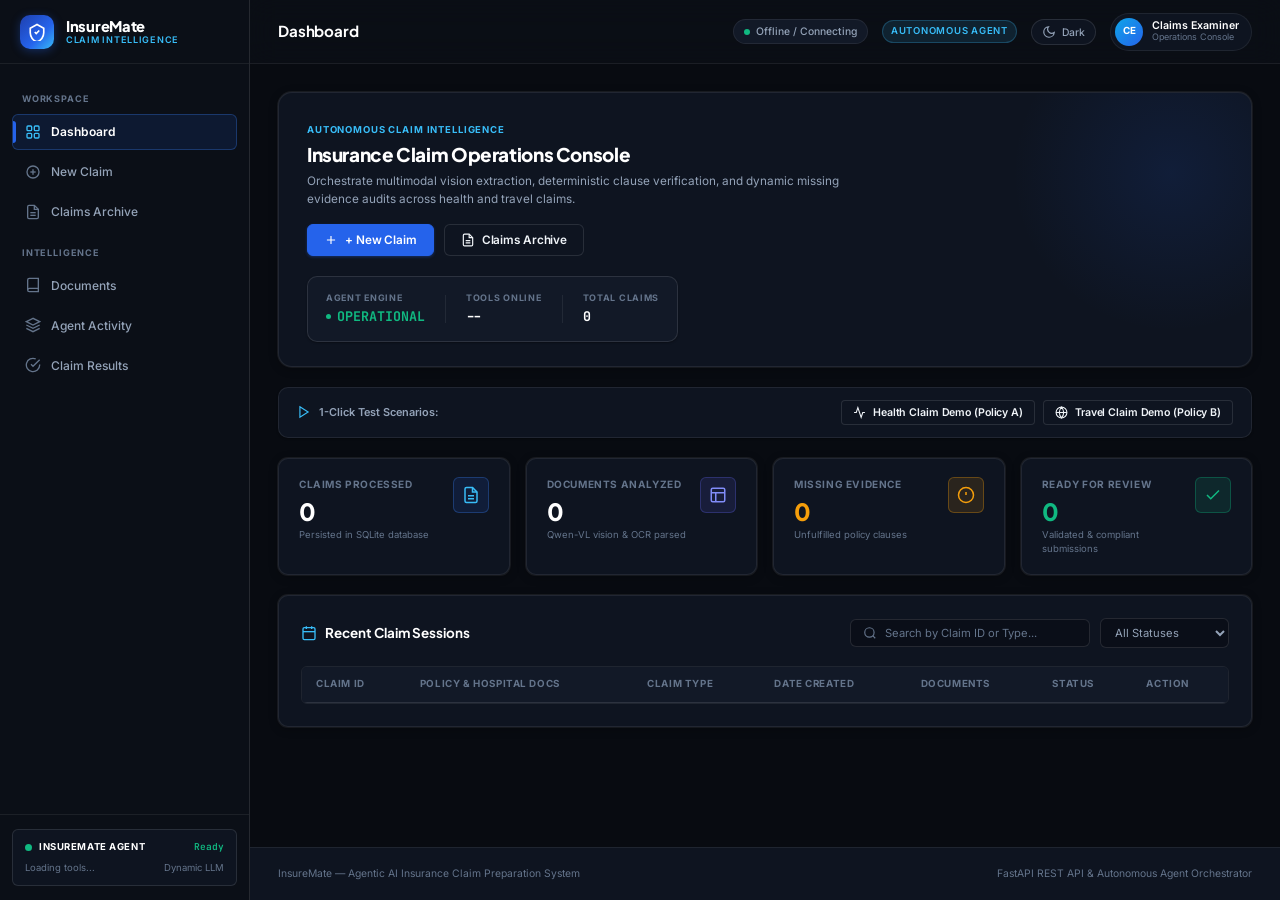
==== frontend/index.html @ 6a3c6ed0 "fix(claim): add script cache busters and update KPI badge styling when 0 missing documents" ====
<!DOCTYPE html>
<html lang="en" data-theme="dark">
<head>
  <meta charset="UTF-8">
  <meta name="viewport" content="width=device-width, initial-scale=1.0">
  <title>InsureMate — Autonomous Insurance Claim Intelligence Platform</title>
  
  <!-- Modern Typography: Plus Jakarta Sans, Inter, JetBrains Mono -->
  <link rel="preconnect" href="https://fonts.googleapis.com">
  <link rel="preconnect" href="https://fonts.gstatic.com" crossorigin>
  <link href="https://fonts.googleapis.com/css2?family=Inter:wght@400;500;600;700&family=Plus+Jakarta+Sans:wght@500;600;700;800&family=JetBrains+Mono:wght@400;500;600&display=swap" rel="stylesheet">

  <!-- Core Design System & Component Stylesheets -->
  <link rel="stylesheet" href="css/style.css">
  <link rel="stylesheet" href="css/dashboard.css">
  <link rel="stylesheet" href="css/upload.css">
  <link rel="stylesheet" href="css/agent.css">
  <link rel="stylesheet" href="css/responsive.css">
</head>
<body>
  <div class="app-layout">
    <!-- Fixed Sidebar Navigation -->
    <aside class="app-sidebar">
      <div class="sidebar-header">
        <div class="logo-badge">
          <!-- InsureMate Shield Icon -->
          <svg width="18" height="18" viewBox="0 0 24 24" fill="none" stroke="currentColor" stroke-width="2.2">
            <path d="M12 2L3 7v6c0 5.55 3.84 10.74 9 12 5.16-1.26 9-6.45 9-12V7l-9-5z"/>
            <polyline points="9 12 11 14 15 10"/>
          </svg>
        </div>
        <div class="logo-text">
          <h1>InsureMate</h1>
          <span>Claim Intelligence</span>
        </div>
      </div>

      <nav class="sidebar-nav">
        <div class="nav-section-title">Workspace</div>
        <button class="nav-link active" data-view="dashboard" id="nav-btn-dashboard">
          <svg width="16" height="16" viewBox="0 0 24 24" fill="none" stroke="currentColor" stroke-width="2">
            <rect x="3" y="3" width="7" height="7" rx="1.5"/>
            <rect x="14" y="3" width="7" height="7" rx="1.5"/>
            <rect x="14" y="14" width="7" height="7" rx="1.5"/>
            <rect x="3" y="14" width="7" height="7" rx="1.5"/>
          </svg>
          <span>Dashboard</span>
        </button>

        <button class="nav-link" data-view="new-claim" id="nav-btn-new-claim">
          <svg width="16" height="16" viewBox="0 0 24 24" fill="none" stroke="currentColor" stroke-width="2">
            <circle cx="12" cy="12" r="9"/>
            <line x1="12" y1="8" x2="12" y2="16"/>
            <line x1="8" y1="12" x2="16" y2="12"/>
          </svg>
          <span>New Claim</span>
        </button>

        <button class="nav-link" data-view="claims" id="nav-btn-claims">
          <svg width="16" height="16" viewBox="0 0 24 24" fill="none" stroke="currentColor" stroke-width="2">
            <path d="M14 2H6a2 2 0 0 0-2 2v16a2 2 0 0 0 2 2h12a2 2 0 0 0 2-2V8z"/>
            <polyline points="14 2 14 8 20 8"/>
            <line x1="16" y1="13" x2="8" y2="13"/>
            <line x1="16" y1="17" x2="8" y2="17"/>
          </svg>
          <span>Claims Archive</span>
        </button>

        <div class="nav-section-title">Intelligence</div>
        <button class="nav-link" data-view="documents" id="nav-btn-documents">
          <svg width="16" height="16" viewBox="0 0 24 24" fill="none" stroke="currentColor" stroke-width="2">
            <path d="M4 19.5A2.5 2.5 0 0 1 6.5 17H20"/>
            <path d="M6.5 2H20v20H6.5A2.5 2.5 0 0 1 4 19.5v-15A2.5 2.5 0 0 1 6.5 2z"/>
          </svg>
          <span>Documents</span>
        </button>

        <button class="nav-link" data-view="agent" id="nav-btn-agent">
          <svg width="16" height="16" viewBox="0 0 24 24" fill="none" stroke="currentColor" stroke-width="2">
            <polygon points="12 2 2 7 12 12 22 7 12 2"/>
            <polyline points="2 17 12 22 22 17"/>
            <polyline points="2 12 12 17 22 12"/>
          </svg>
          <span>Agent Activity</span>
        </button>

        <button class="nav-link" data-view="results" id="nav-btn-results">
          <svg width="16" height="16" viewBox="0 0 24 24" fill="none" stroke="currentColor" stroke-width="2">
            <path d="M22 11.08V12a10 10 0 1 1-5.93-9.14"/>
            <polyline points="22 4 12 14.01 9 11.01"/>
          </svg>
          <span>Claim Results</span>
        </button>
      </nav>

      <!-- Sidebar Footer with Live Agent Status Ticker -->
      <div class="sidebar-footer">
        <div class="agent-status-panel">
          <div class="agent-status-top">
            <div class="agent-status-indicator">
              <div class="agent-pulse-dot" id="sidebar-agent-pulse"></div>
              <span class="agent-panel-title">InsureMate Agent</span>
            </div>
            <span class="agent-panel-state" id="sidebar-agent-state">Ready</span>
          </div>
          <div class="agent-status-details">
            <span id="sidebar-tools-count">Loading tools...</span>
            <span id="sidebar-agent-mode">Dynamic LLM</span>
          </div>
        </div>
      </div>
    </aside>

    <!-- Main Workspace Container -->
    <div class="main-wrapper">
      <!-- Top Sticky Header -->
      <header class="top-header">
        <div class="header-left">
          <button class="header-toggle-mobile" id="btn-mobile-sidebar-toggle" aria-label="Toggle navigation">
            <svg width="18" height="18" viewBox="0 0 24 24" fill="none" stroke="currentColor" stroke-width="2">
              <line x1="3" y1="12" x2="21" y2="12"/>
              <line x1="3" y1="6" x2="21" y2="6"/>
              <line x1="3" y1="18" x2="21" y2="18"/>
            </svg>
          </button>

          <div class="header-view-title" id="header-view-title">
            Dashboard
          </div>

          <div class="active-claim-pill" id="header-active-claim-pill" style="display: none;">
            <span>Active:</span>
            <strong id="header-active-claim-label">--</strong>
            <button id="btn-clear-active-claim" title="Clear active claim selection" class="btn-icon" style="padding: 2px;">
              <svg width="12" height="12" viewBox="0 0 24 24" fill="none" stroke="currentColor" stroke-width="2.5"><line x1="18" y1="6" x2="6" y2="18"/><line x1="6" y1="6" x2="18" y2="18"/></svg>
            </button>
          </div>
        </div>

        <div class="header-right">
          <div class="header-badge-status" id="header-system-status-pill">
            <span class="agent-pulse-dot" style="width: 6px; height: 6px;"></span>
            <span id="header-system-status-text">Backend Connected</span>
          </div>

          <span class="header-agentic-tag">Autonomous Agent</span>

          <!-- Dark / Light Theme Toggle -->
          <button class="theme-toggle-btn" id="btn-theme-toggle" type="button" title="Switch Theme (Dark / Light)" aria-label="Toggle theme">
            <span class="theme-icon theme-icon-dark" aria-hidden="true">
              <svg width="14" height="14" viewBox="0 0 24 24" fill="none" stroke="currentColor" stroke-width="2"><path d="M21 12.79A9 9 0 1 1 11.21 3 7 7 0 0 0 21 12.79z"/></svg>
            </span>
            <span class="theme-icon theme-icon-light" aria-hidden="true">
              <svg width="14" height="14" viewBox="0 0 24 24" fill="none" stroke="currentColor" stroke-width="2"><circle cx="12" cy="12" r="5"/><line x1="12" y1="1" x2="12" y2="3"/><line x1="12" y1="21" x2="12" y2="23"/><line x1="4.22" y1="4.22" x2="5.64" y2="5.64"/><line x1="18.36" y1="18.36" x2="19.78" y2="19.78"/><line x1="1" y1="12" x2="3" y2="12"/><line x1="21" y1="12" x2="23" y2="12"/><line x1="4.22" y1="19.78" x2="5.64" y2="18.36"/><line x1="18.36" y1="5.64" x2="19.78" y2="4.22"/></svg>
            </span>
            <span id="theme-mode-label">Dark</span>
          </button>

          <!-- User Badge -->
          <div class="user-badge">
            <div class="user-avatar">CE</div>
            <div class="user-meta">
              <span class="user-name">Claims Examiner</span>
              <span class="user-role">Operations Console</span>
            </div>
          </div>
        </div>
      </header>

      <!-- Primary Content Area -->
      <main class="page-container">

        <!-- ================================================================ -->
        <!-- VIEW 1: DASHBOARD -->
        <!-- ================================================================ -->
        <section class="view-section active" id="view-dashboard">
          <!-- Operations Hero Section -->
          <div class="dashboard-hero">
            <div class="hero-text">
              <div class="hero-subtitle-tag">Autonomous Claim Intelligence</div>
              <h3>Insurance Claim Operations Console</h3>
              <p>Orchestrate multimodal vision extraction, deterministic clause verification, and dynamic missing evidence audits across health and travel claims.</p>
              <div class="hero-actions">
                <button class="btn btn-primary" id="btn-hero-new-claim" data-action="new-claim">
                  <svg width="14" height="14" viewBox="0 0 24 24" fill="none" stroke="currentColor" stroke-width="2"><line x1="12" y1="5" x2="12" y2="19"/><line x1="5" y1="12" x2="19" y2="12"/></svg>
                  <span>+ New Claim</span>
                </button>
                <button class="btn btn-secondary" id="btn-hero-view-claims">
                  <svg width="14" height="14" viewBox="0 0 24 24" fill="none" stroke="currentColor" stroke-width="2"><path d="M14 2H6a2 2 0 0 0-2 2v16a2 2 0 0 0 2 2h12a2 2 0 0 0 2-2V8z"/><polyline points="14 2 14 8 20 8"/><line x1="16" y1="13" x2="8" y2="13"/><line x1="16" y1="17" x2="8" y2="17"/></svg>
                  <span>Claims Archive</span>
                </button>
              </div>
            </div>

            <!-- Live Telemetry Widget -->
            <div class="hero-system-stats">
              <div class="system-stat-col">
                <span class="system-stat-label">Agent Engine</span>
                <span class="system-stat-val text-emerald">
                  <span class="agent-pulse-dot" style="width: 5px; height: 5px;"></span> OPERATIONAL
                </span>
              </div>
              <div class="system-stat-divider"></div>
              <div class="system-stat-col">
                <span class="system-stat-label">Tools Online</span>
                <span class="system-stat-val" id="hero-stat-tools">--</span>
              </div>
              <div class="system-stat-divider"></div>
              <div class="system-stat-col">
                <span class="system-stat-label">Total Claims</span>
                <span class="system-stat-val" id="hero-stat-claims">0</span>
              </div>
            </div>
          </div>

          <!-- 1-Click Evaluation Scenarios Bar -->
          <div class="demo-scenarios-bar">
            <div class="demo-bar-label">
              <svg width="14" height="14" viewBox="0 0 24 24" fill="none" stroke="currentColor" stroke-width="2"><polygon points="5 3 19 12 5 21 5 3"/></svg>
              <span>1-Click Test Scenarios:</span>
            </div>
            <div class="demo-buttons-group">
              <button class="btn btn-secondary btn-sm" id="btn-dash-demo-health">
                <svg width="13" height="13" viewBox="0 0 24 24" fill="none" stroke="currentColor" stroke-width="2"><path d="M22 12h-4l-3 9L9 3l-3 9H2"/></svg>
                <span>Health Claim Demo (Policy A)</span>
              </button>
              <button class="btn btn-secondary btn-sm" id="btn-dash-demo-travel">
                <svg width="13" height="13" viewBox="0 0 24 24" fill="none" stroke="currentColor" stroke-width="2"><circle cx="12" cy="12" r="10"/><line x1="2" y1="12" x2="22" y2="12"/><path d="M12 2a15.3 15.3 0 0 1 4 10 15.3 15.3 0 0 1-4 10 15.3 15.3 0 0 1-4-10 15.3 15.3 0 0 1 4-10z"/></svg>
                <span>Travel Claim Demo (Policy B)</span>
              </button>
            </div>
          </div>

          <!-- KPI Metric Cards Grid -->
          <div class="kpi-grid">
            <div class="kpi-card kpi-blue">
              <div class="kpi-content">
                <div class="kpi-title">Claims Processed</div>
                <div class="kpi-value" id="kpi-total-claims">0</div>
                <div class="kpi-subtext">Persisted in SQLite database</div>
              </div>
              <div class="kpi-icon-badge">
                <svg width="18" height="18" viewBox="0 0 24 24" fill="none" stroke="currentColor" stroke-width="2"><path d="M14 2H6a2 2 0 0 0-2 2v16a2 2 0 0 0 2 2h12a2 2 0 0 0 2-2V8z"/><polyline points="14 2 14 8 20 8"/><line x1="16" y1="13" x2="8" y2="13"/><line x1="16" y1="17" x2="8" y2="17"/></svg>
              </div>
            </div>

            <div class="kpi-card kpi-indigo">
              <div class="kpi-content">
                <div class="kpi-title">Documents Analyzed</div>
                <div class="kpi-value" id="kpi-total-docs">0</div>
                <div class="kpi-subtext">Qwen-VL vision & OCR parsed</div>
              </div>
              <div class="kpi-icon-badge">
                <svg width="18" height="18" viewBox="0 0 24 24" fill="none" stroke="currentColor" stroke-width="2"><rect x="3" y="3" width="18" height="18" rx="2"/><line x1="3" y1="9" x2="21" y2="9"/><line x1="9" y1="21" x2="9" y2="9"/></svg>
              </div>
            </div>

            <div class="kpi-card kpi-amber">
              <div class="kpi-content">
                <div class="kpi-title">Missing Evidence</div>
                <div class="kpi-value text-amber" id="kpi-missing-docs">0</div>
                <div class="kpi-subtext">Unfulfilled policy clauses</div>
              </div>
              <div class="kpi-icon-badge">
                <svg width="18" height="18" viewBox="0 0 24 24" fill="none" stroke="currentColor" stroke-width="2"><circle cx="12" cy="12" r="10"/><line x1="12" y1="8" x2="12" y2="12"/><line x1="12" y1="16" x2="12.01" y2="16"/></svg>
              </div>
            </div>

            <div class="kpi-card kpi-emerald">
              <div class="kpi-content">
                <div class="kpi-title">Ready for Review</div>
                <div class="kpi-value text-emerald" id="kpi-ready-claims">0</div>
                <div class="kpi-subtext">Validated & compliant submissions</div>
              </div>
              <div class="kpi-icon-badge">
                <svg width="18" height="18" viewBox="0 0 24 24" fill="none" stroke="currentColor" stroke-width="2"><polyline points="20 6 9 17 4 12"/></svg>
              </div>
            </div>
          </div>

          <!-- Recent Claims Table Card -->
          <div class="card">
            <div class="card-header">
              <h3 class="card-title">
                <svg width="16" height="16" viewBox="0 0 24 24" fill="none" stroke="currentColor" stroke-width="2"><rect x="3" y="4" width="18" height="18" rx="2"/><line x1="16" y1="2" x2="16" y2="6"/><line x1="8" y1="2" x2="8" y2="6"/><line x1="3" y1="10" x2="21" y2="10"/></svg>
                <span>Recent Claim Sessions</span>
              </h3>
              <div class="table-controls">
                <div class="search-box">
                  <svg width="14" height="14" viewBox="0 0 24 24" fill="none" stroke="currentColor" stroke-width="2"><circle cx="11" cy="11" r="8"/><line x1="21" y1="21" x2="16.65" y2="16.65"/></svg>
                  <input type="text" id="dash-claims-search" placeholder="Search by Claim ID or Type...">
                </div>
                <div class="filter-group">
                  <select id="dash-claims-filter">
                    <option value="ALL">All Statuses</option>
                    <option value="RUNNING">Agent Running</option>
                    <option value="READY">Claim Ready</option>
                    <option value="MISSING">Action Required</option>
                    <option value="PENDING">Pending</option>
                    <option value="FAILED">Failed</option>
                  </select>
                </div>
              </div>
            </div>

            <div class="table-responsive">
              <table class="data-table">
                <thead>
                  <tr>
                    <th>Claim ID</th>
                    <th>Policy & Hospital Docs</th>
                    <th>Claim Type</th>
                    <th>Date Created</th>
                    <th>Documents</th>
                    <th>Status</th>
                    <th>Action</th>
                  </tr>
                </thead>
                <tbody id="dash-claims-tbody">
                  <!-- Populated dynamically via dashboard.js -->
                </tbody>
              </table>
            </div>
          </div>
        </section>

        <!-- ================================================================ -->
        <!-- VIEW 2: NEW CLAIM (WORKFLOW REGISTRATION) -->
        <!-- ================================================================ -->
        <section class="view-section" id="view-new-claim">
          <div class="page-header">
            <div class="page-title-group">
              <h2>New Insurance Claim Registration</h2>
              <p>Upload policy documents and hospital/evidence files to initiate autonomous agent analysis.</p>
            </div>
          </div>

          <!-- 4-Stage Horizontal Stepper Wizard -->
          <div class="stepper-wizard">
            <div class="wizard-step active" id="wiz-step-1">
              <div class="wizard-step-num">01</div>
              <span>Claim Details</span>
            </div>
            <span class="wizard-step-arrow">⟶</span>
            <div class="wizard-step" id="wiz-step-2">
              <div class="wizard-step-num">02</div>
              <span>Upload Documents</span>
            </div>
            <span class="wizard-step-arrow">⟶</span>
            <div class="wizard-step" id="wiz-step-3">
              <div class="wizard-step-num">03</div>
              <span>Review & Execution</span>
            </div>
            <span class="wizard-step-arrow">⟶</span>
            <div class="wizard-step" id="wiz-step-4">
              <div class="wizard-step-num">04</div>
              <span>Agent Analysis</span>
            </div>
          </div>

          <div class="card">
            <form id="claim-create-form">
              <!-- Step 1: Claim Information -->
              <h4 style="font-size: 0.8rem; font-weight: 700; color: var(--accent); margin-bottom: 14px; text-transform: uppercase; letter-spacing: 0.08em;">
                Step 1: Incident & Claim Details
              </h4>

              <div class="form-grid">
                <!-- AI Vision notice banner -->
                <div style="grid-column: 1 / -1; display: flex; align-items: center; gap: 12px; background: var(--accent-light); border: 1px solid rgba(56, 189, 248, 0.25); border-radius: var(--radius-sm); padding: 12px 16px; margin-bottom: 4px;">
                  <svg width="18" height="18" viewBox="0 0 24 24" fill="none" stroke="currentColor" stroke-width="2" style="color: var(--accent); flex-shrink: 0;"><circle cx="12" cy="12" r="10"/><line x1="12" y1="16" x2="12" y2="12"/><line x1="12" y1="8" x2="12.01" y2="8"/></svg>
                  <div style="font-size: 0.8rem; color: var(--text-primary); line-height: 1.45;">
                    <strong>Document Architecture:</strong> Upload your active <strong>Insurance Policy</strong> (premium contract you hold) and your <strong>Hospital / Claim Document(s)</strong> (admission record, bills, medical receipts to redeem your insurance). Claim references, policy limits, and diagnosis amounts are extracted dynamically from your PDFs.
                  </div>
                </div>

                <div class="form-group">
                  <label class="form-label" for="select-claim-type">Claim Category</label>
                  <select id="select-claim-type" class="form-select">
                    <option value="health">Health / Hospitalization</option>
                    <option value="travel">Travel / Baggage</option>
                    <option value="auto">Auto / Motor Vehicle</option>
                    <option value="general">General Insurance</option>
                  </select>
                  <span class="form-hint">Directs document requirement rules and clause auditor.</span>
                </div>

                <div class="form-group">
                  <label class="form-label" for="input-incident-date">Incident / Hospital Admission Date (Optional)</label>
                  <input type="date" id="input-incident-date" class="form-input">
                  <span class="form-hint">Date of admission or occurrence (verified against policy coverage period).</span>
                </div>

                <div class="form-group full-width">
                  <label class="form-label" for="input-incident-notes">Hospital / Facility Name & Location (Optional)</label>
                  <input type="text" id="input-incident-notes" class="form-input" placeholder="e.g. Apollo Hospital, Inpatient Care, City ER">
                  <span class="form-hint">Supplemental hospital context for the agent's observation log.</span>
                </div>

                <div class="form-group full-width">
                  <label class="form-label" for="input-claim-goal">Agent Analysis Objective</label>
                  <input type="text" id="input-claim-goal" class="form-input"
                    value="Determine claim readiness, validate medical bills, and detect any missing evidence."
                    placeholder="Enter claim objective...">
                  <span class="form-hint">Directs the autonomous agent's strategic planning and dynamic tool calls.</span>
                </div>
              </div>

              <!-- Step 2: Documents Upload -->
              <h4 style="font-size: 0.8rem; font-weight: 700; color: var(--accent); margin: 24px 0 14px; text-transform: uppercase; letter-spacing: 0.08em;">
                Step 2: Upload Documents
              </h4>

              <div class="dropzones-container">
                <!-- Dropzone 1: Insurance Policy Document -->
                <div class="dropzone-wrapper">
                  <label class="form-label">
                    <span>Insurance Policy Document</span>
                    <span style="font-size: 0.68rem; color: var(--accent);">Policy Premium Contract</span>
                  </label>
                  <div class="dropzone-box" id="policy-dropzone">
                    <input type="file" id="policy-file-input" accept=".pdf">
                    <div class="dropzone-icon">
                      <svg width="18" height="18" viewBox="0 0 24 24" fill="none" stroke="currentColor" stroke-width="2"><path d="M14 2H6a2 2 0 0 0-2 2v16a2 2 0 0 0 2 2h12a2 2 0 0 0 2-2V8z"/><polyline points="14 2 14 8 20 8"/><line x1="16" y1="13" x2="8" y2="13"/><line x1="16" y1="17" x2="8" y2="17"/></svg>
                    </div>
                    <div class="dropzone-title">Insurance Policy Document</div>
                    <div class="dropzone-hint">Contract/schedule PDF you hold & pay premium for (e.g. Policy.pdf)</div>
                  </div>
                  <div class="file-list" id="policy-files-list"></div>
                </div>

                <!-- Dropzone 2: Hospital / Claim Document(s) -->
                <div class="dropzone-wrapper">
                  <label class="form-label">
                    <span>Hospital / Claim Document(s)</span>
                    <span style="font-size: 0.68rem; color: var(--emerald);">Bills & Medical Records</span>
                  </label>
                  <div class="dropzone-box" id="claim-dropzone">
                    <input type="file" id="claim-file-input" accept=".pdf" multiple>
                    <div class="dropzone-icon">
                      <svg width="18" height="18" viewBox="0 0 24 24" fill="none" stroke="currentColor" stroke-width="2"><path d="M4 19.5A2.5 2.5 0 0 1 6.5 17H20"/><path d="M6.5 2H20v20H6.5A2.5 2.5 0 0 1 4 19.5v-15A2.5 2.5 0 0 1 6.5 2z"/></svg>
                    </div>
                    <div class="dropzone-title">Upload Hospital / Claim Document(s)</div>
                    <div class="dropzone-hint">Hospital bills, discharge summaries, receipts to redeem/avail insurance</div>
                  </div>
                  <div class="file-list" id="claim-files-list"></div>
                </div>
              </div>

              <!-- Step 3: Review Summary & Execution Settings -->
              <h4 style="font-size: 0.8rem; font-weight: 700; color: var(--accent); margin: 24px 0 14px; text-transform: uppercase; letter-spacing: 0.08em;">
                Step 3: Review & Execution Settings
              </h4>

              <div class="review-summary-card">
                <div class="review-summary-left">
                  <div class="review-meta-item">
                    <span class="review-meta-label">Claim Document Reference</span>
                    <span class="review-meta-val" id="review-claim-ref">Awaiting Hospital Document</span>
                  </div>
                  <div class="review-meta-item">
                    <span class="review-meta-label">Claim Category</span>
                    <span class="review-meta-val" id="review-claim-type">Health</span>
                  </div>
                  <div class="review-meta-item">
                    <span class="review-meta-label">Insurance Policy Contract</span>
                    <span class="review-meta-val" id="review-policy-status">None</span>
                  </div>
                  <div class="review-meta-item">
                    <span class="review-meta-label">Hospital Document(s)</span>
                    <span class="review-meta-val" id="review-files-count">0 file(s)</span>
                  </div>
                </div>
                <span class="badge badge-processing">Ready to Orchestrate</span>
              </div>

              <!-- Advanced Settings -->
              <div class="advanced-settings-box" style="margin-top: 14px;">
                <div style="display: grid; grid-template-columns: repeat(auto-fit, minmax(220px, 1fr)); gap: 14px;">
                  <label class="setting-toggle-item">
                    <input type="checkbox" id="check-offline-mode" checked>
                    <div>
                      <span class="setting-title">Offline Mode</span>
                      <span class="setting-desc">Use local OCR & deterministic rule engine</span>
                    </div>
                  </label>

                  <label class="setting-toggle-item">
                    <input type="checkbox" id="check-auto-run" checked>
                    <div>
                      <span class="setting-title">Auto-Run Agent</span>
                      <span class="setting-desc">Execute autonomous analysis upon creation</span>
                    </div>
                  </label>
                </div>
              </div>

              <!-- Form Actions Bar -->
              <div style="margin-top: 20px; display: flex; justify-content: flex-end; gap: 10px;">
                <button type="button" class="btn btn-secondary" id="btn-reset-form">
                  <span>Reset Form</span>
                </button>
                <button type="submit" class="btn btn-primary" id="btn-submit-claim">
                  <svg width="14" height="14" viewBox="0 0 24 24" fill="none" stroke="currentColor" stroke-width="2"><polygon points="5 3 19 12 5 21 5 3"/></svg>
                  <span>Submit & Launch Agent</span>
                </button>
              </div>
            </form>
          </div>
        </section>

        <!-- ================================================================ -->
        <!-- VIEW 3: CLAIMS ARCHIVE -->
        <!-- ================================================================ -->
        <section class="view-section" id="view-claims">
          <div class="page-header">
            <div class="page-title-group">
              <h2>Historical Claims Archive</h2>
              <p>Browse, inspect, and evaluate stored claims and execution histories.</p>
            </div>
            <div style="display: flex; gap: 8px;">
              <button class="btn btn-secondary btn-sm" id="btn-refresh-claims">
                <svg width="13" height="13" viewBox="0 0 24 24" fill="none" stroke="currentColor" stroke-width="2"><polyline points="23 4 23 10 17 10"/><polyline points="1 20 1 14 7 14"/><path d="M3.51 9a9 9 0 0 1 14.85-3.36L23 10M1 14l4.64 4.36A9 9 0 0 0 20.49 15"/></svg>
                <span>Refresh</span>
              </button>
              <button class="btn btn-primary btn-sm" data-action="new-claim">
                <span>+ New Claim</span>
              </button>
            </div>
          </div>

          <div class="card">
            <div class="card-header">
              <h3 class="card-title">
                <svg width="16" height="16" viewBox="0 0 24 24" fill="none" stroke="currentColor" stroke-width="2"><path d="M14 2H6a2 2 0 0 0-2 2v16a2 2 0 0 0 2 2h12a2 2 0 0 0 2-2V8z"/><polyline points="14 2 14 8 20 8"/></svg>
                <span>All Claim Sessions</span>
              </h3>
              <div class="table-controls">
                <div class="search-box">
                  <svg width="14" height="14" viewBox="0 0 24 24" fill="none" stroke="currentColor" stroke-width="2"><circle cx="11" cy="11" r="8"/><line x1="21" y1="21" x2="16.65" y2="16.65"/></svg>
                  <input type="text" id="claims-page-search" placeholder="Filter by Claim ID or Type...">
                </div>
                <div class="filter-group">
                  <select id="claims-page-filter">
                    <option value="ALL">All Statuses</option>
                    <option value="RUNNING">Agent Running</option>
                    <option value="READY">Ready</option>
                    <option value="MISSING">Action Required</option>
                    <option value="PENDING">Pending</option>
                    <option value="FAILED">Failed</option>
                  </select>
                </div>
              </div>
            </div>

            <div class="table-responsive">
              <table class="data-table">
                <thead>
                  <tr>
                    <th>Claim ID</th>
                    <th>Policy & Hospital Docs</th>
                    <th>Claim Type</th>
                    <th>Created At</th>
                    <th>Documents</th>
                    <th>Status</th>
                    <th>Actions</th>
                  </tr>
                </thead>
                <tbody id="all-claims-tbody">
                  <!-- Populated dynamically via dashboard.js -->
                </tbody>
              </table>
            </div>
          </div>
        </section>

        <!-- ================================================================ -->
        <!-- VIEW 4: DOCUMENTS INSPECTOR -->
        <!-- ================================================================ -->
        <section class="view-section" id="view-documents">
          <div class="page-header">
            <div class="page-title-group">
              <h2>Extracted Document Intelligence</h2>
              <p>Page-by-page vision classification, extracted entity fields, and policy clauses.</p>
            </div>
          </div>

          <div class="card">
            <div class="table-responsive">
              <table class="data-table">
                <thead>
                  <tr>
                    <th>Page / Source</th>
                    <th>Document Classification</th>
                    <th>Policy / Ref No.</th>
                    <th>Holder / Patient</th>
                    <th>Dates</th>
                    <th>Amount</th>
                    <th>Validation</th>
                    <th>Details</th>
                  </tr>
                </thead>
                <tbody id="docs-table-tbody">
                  <!-- Populated dynamically via documents.js -->
                </tbody>
              </table>
            </div>
          </div>
        </section>

        <!-- ================================================================ -->
        <!-- VIEW 5: AGENT ACTIVITY (DYNAMIC AGENTIC AI WORKSPACE) -->
        <!-- ================================================================ -->
        <section class="view-section" id="view-agent">
          <!-- Active Execution Banner -->
          <div class="execution-banner">
            <div class="banner-left">
              <div class="agent-icon-badge">
                <svg width="20" height="20" viewBox="0 0 24 24" fill="none" stroke="currentColor" stroke-width="2"><circle cx="12" cy="12" r="10"/><polyline points="12 6 12 12 16 14"/></svg>
              </div>
              <div class="banner-title-group">
                <h3>Autonomous Agent Operations Console</h3>
                <p id="agent-goal-display">Decomposing claim objective into autonomous tool invocations...</p>
              </div>
            </div>
            <div class="banner-meta">
              <span>Claim ID: <strong id="agent-claim-id-display">--</strong></span>
              <span>Iterations: <strong id="agent-iteration-count">0</strong></span>
              <span class="badge badge-processing" id="agent-status-pill">INITIALIZED</span>
            </div>
            <div class="banner-actions">
              <button class="btn btn-secondary btn-sm" id="btn-agent-refresh" title="Reload status from backend">
                <svg width="13" height="13" viewBox="0 0 24 24" fill="none" stroke="currentColor" stroke-width="2"><polyline points="23 4 23 10 17 10"/><polyline points="1 20 1 14 7 14"/><path d="M3.51 9a9 9 0 0 1 14.85-3.36L23 10M1 14l4.64 4.36A9 9 0 0 0 20.49 15"/></svg>
                <span>Refresh</span>
              </button>
              <button class="btn btn-primary btn-sm" id="btn-agent-start-run">
                <svg width="13" height="13" viewBox="0 0 24 24" fill="none" stroke="currentColor" stroke-width="2"><polygon points="5 3 19 12 5 21 5 3"/></svg>
                <span>Run Agent</span>
              </button>
              <button class="btn btn-secondary btn-sm" id="btn-agent-view-results" style="display: none;">
                <span>View Results</span>
                <svg width="13" height="13" viewBox="0 0 24 24" fill="none" stroke="currentColor" stroke-width="2"><polyline points="9 18 15 12 9 6"/></svg>
              </button>
            </div>
          </div>

          <!-- Dynamic Observed Execution Sequence (#stepper-track) -->
          <div class="stepper-container">
            <div class="stepper-header">
              <div class="stepper-title">
                <svg width="16" height="16" viewBox="0 0 24 24" fill="none" stroke="currentColor" stroke-width="2"><polyline points="22 12 18 12 15 21 9 3 6 12 2 12"/></svg>
                <span>Observed Execution Sequence (LLM Tool Invocations)</span>
              </div>
              <span style="font-size: 0.72rem; color: var(--text-muted);">
                Real tool decisions selected dynamically based on intermediate observations
              </span>
            </div>

            <!-- Dynamic Execution Nodes Injected Here -->
            <div class="stepper-track" id="stepper-track">
              <!-- Dynamically populated via agent.js -->
            </div>
          </div>

          <!-- Dynamic Tool Capability Registry Panel -->
          <div class="agent-tools-panel">
            <div class="agent-tools-header">
              <div class="agent-tools-title">
                <svg width="16" height="16" viewBox="0 0 24 24" fill="none" stroke="currentColor" stroke-width="2"><rect x="2" y="7" width="20" height="14" rx="2"/><path d="M16 21V5a2 2 0 0 0-2-2h-4a2 2 0 0 0-2 2v16"/></svg>
                <span>Agent Capability Catalog (Discovered via /api/tools)</span>
              </div>
              <span class="badge badge-neutral" id="agent-tools-count-badge">Discovering tools...</span>
            </div>

            <!-- Dynamically populated tool cards from backend registry -->
            <div class="agent-tools-grid" id="agent-tools-grid">
              <!-- Populated dynamically via agent.js -->
            </div>
          </div>

          <!-- Dynamic Decision & Reasoning Workspace -->
          <div class="decision-card">
            <div class="card-header" style="margin-bottom: 14px;">
              <h3 class="card-title">
                <svg width="16" height="16" viewBox="0 0 24 24" fill="none" stroke="currentColor" stroke-width="2"><polygon points="12 2 2 7 12 12 22 7 12 2"/><polyline points="2 17 12 22 22 17"/><polyline points="2 12 12 17 22 12"/></svg>
                <span>Dynamic Agent Decision & Observation Workspace</span>
              </h3>
            </div>

            <div class="decision-grid">
              <!-- Block 1: Current Objective -->
              <div class="decision-block">
                <div class="decision-block-title">Current Objective</div>
                <div class="decision-block-content" id="agent-current-objective">
                  Analyze submitted documents, validate validity period, and detect any missing required evidence.
                </div>
              </div>

              <!-- Block 2: Latest Observation -->
              <div class="decision-block">
                <div class="decision-block-title">Latest Observed Result</div>
                <div class="decision-block-content" id="agent-latest-observation">
                  Waiting for initial tool observation.
                </div>
              </div>

              <!-- Block 3: Next Selected Action -->
              <div class="decision-block">
                <div class="decision-block-title">Next Selected Action</div>
                <div class="decision-block-content" style="font-weight: 600; color: var(--accent);" id="agent-next-action">
                  Autonomous Planning
                </div>
              </div>

              <!-- Block 4: Operational Reasoning -->
              <div class="decision-block">
                <div class="decision-block-title">Operational Decision / Reasoning</div>
                <div class="decision-block-content" id="agent-decision-reason" style="font-size: 0.8rem; color: var(--text-secondary);">
                  Awaiting agent trigger to begin autonomous multi-step execution.
                </div>
              </div>

              <!-- Block 5: Completed Actions Checklist -->
              <div class="decision-block" style="grid-column: 1 / -1;">
                <div class="decision-block-title">Verified Completed Actions</div>
                <ul class="action-checklist" id="agent-completed-actions">
                  <li>No actions completed yet.</li>
                </ul>
              </div>
            </div>
          </div>

          <!-- Chronological Tool Execution Activity Timeline -->
          <div class="card timeline-card">
            <div class="timeline-header-main">
              <h3 class="card-title">
                <svg width="16" height="16" viewBox="0 0 24 24" fill="none" stroke="currentColor" stroke-width="2"><circle cx="12" cy="12" r="10"/><polyline points="12 6 12 12 16 14"/></svg>
                <span>Chronological Tool Execution Trace</span>
              </h3>
              <span style="font-size: 0.72rem; color: var(--text-muted);">
                Granular record of all tool calls, inputs, durations, and output observations
              </span>
            </div>
            <div class="timeline-container" id="agent-timeline-container">
              <!-- Populated dynamically via agent.js -->
            </div>
          </div>
        </section>

        <!-- ================================================================ -->
        <!-- VIEW 6: CLAIM RESULTS (FINAL READINESS ASSESSMENT) -->
        <!-- ================================================================ -->
        <section class="view-section" id="view-results">
          <!-- Assessment Verdict Banner -->
          <div class="card" id="results-verdict-banner" style="margin-bottom: 20px;">
            <div style="display: flex; align-items: center; justify-content: space-between; flex-wrap: wrap; gap: 16px;">
              <div style="display: flex; align-items: center; gap: 16px;">
                <div id="results-verdict-icon" style="font-size: 2rem; font-weight: 700; color: var(--emerald);">✓</div>
                <div>
                  <div style="font-size: 0.68rem; font-weight: 700; text-transform: uppercase; letter-spacing: 0.08em; color: var(--text-muted);">
                    CLAIM READINESS ASSESSMENT
                  </div>
                  <h2 id="results-verdict-title" style="font-size: 1.35rem; font-weight: 800; color: var(--text-heading); margin: 2px 0 4px;">
                    CLAIM READY
                  </h2>
                  <p id="results-verdict-desc" style="font-size: 0.82rem; color: var(--text-muted); max-width: 680px;">
                    All required evidence has been submitted and verified.
                  </p>
                </div>
              </div>

              <div style="display: flex; gap: 8px; flex-wrap: wrap;">
                <button class="btn btn-secondary btn-sm" id="btn-copy-claim-summary">Copy Report</button>
                <button class="btn btn-secondary btn-sm" id="btn-copy-raw-json">Copy JSON</button>
                <button class="btn btn-secondary btn-sm" id="btn-download-claim-report">Download Report</button>
                <button class="btn btn-primary btn-sm" data-action="new-claim">+ New Claim</button>
              </div>
            </div>
          </div>

          <!-- Summary Metrics Grid -->
          <div class="kpi-grid" style="margin-bottom: 20px;">
            <div class="kpi-card kpi-blue">
              <div class="kpi-content">
                <div class="kpi-title">Total Documents</div>
                <div class="kpi-value" id="metric-results-docs">0</div>
                <div class="kpi-subtext">Submitted files</div>
              </div>
              <div class="kpi-icon-badge">
                <svg width="18" height="18" viewBox="0 0 24 24" fill="none" stroke="currentColor" stroke-width="2"><path d="M14 2H6a2 2 0 0 0-2 2v16a2 2 0 0 0 2 2h12a2 2 0 0 0 2-2V8z"/><polyline points="14 2 14 8 20 8"/></svg>
              </div>
            </div>

            <div class="kpi-card kpi-emerald">
              <div class="kpi-content">
                <div class="kpi-title">Valid Documents</div>
                <div class="kpi-value text-emerald" id="metric-results-valid">0</div>
                <div class="kpi-subtext">Passed structure check</div>
              </div>
              <div class="kpi-icon-badge">
                <svg width="18" height="18" viewBox="0 0 24 24" fill="none" stroke="currentColor" stroke-width="2"><polyline points="20 6 9 17 4 12"/></svg>
              </div>
            </div>

            <div class="kpi-card kpi-amber">
              <div class="kpi-content">
                <div class="kpi-title">Missing Evidence</div>
                <div class="kpi-value text-amber" id="metric-results-missing">0</div>
                <div class="kpi-subtext">Unfulfilled policy clauses</div>
              </div>
              <div class="kpi-icon-badge">
                <svg width="18" height="18" viewBox="0 0 24 24" fill="none" stroke="currentColor" stroke-width="2"><circle cx="12" cy="12" r="10"/><line x1="12" y1="8" x2="12" y2="12"/><line x1="12" y1="16" x2="12.01" y2="16"/></svg>
              </div>
            </div>

            <div class="kpi-card kpi-indigo">
              <div class="kpi-content">
                <div class="kpi-title">Validity Status</div>
                <div class="kpi-value" id="metric-results-validity">PASS</div>
                <div class="kpi-subtext">Coverage window audit</div>
              </div>
              <div class="kpi-icon-badge">
                <svg width="18" height="18" viewBox="0 0 24 24" fill="none" stroke="currentColor" stroke-width="2"><path d="M12 22s8-4 8-10V5l-8-3-8 3v7c0 6 8 10 8 10z"/></svg>
              </div>
            </div>
          </div>

          <!-- Tabbed Deep-Dive Results -->
          <div class="card">
            <div class="results-tab-nav">
              <button class="results-tab-btn active" data-tab="tab-overview">Overview</button>
              <button class="results-tab-btn" data-tab="tab-missing-evidence">Missing Evidence</button>
              <button class="results-tab-btn" data-tab="tab-validity-math">Validity & Dates</button>
              <button class="results-tab-btn" data-tab="tab-doc-validation">Document Validation</button>
              <button class="results-tab-btn" data-tab="tab-extracted-entities">Extracted Information</button>
              <button class="results-tab-btn" data-tab="tab-raw-state">Technical Details</button>
            </div>

            <!-- Tab 1: Overview Summary -->
            <div class="results-tab-pane active" id="tab-overview">
              <div style="background: var(--bg-elevated); border: 1px solid var(--border-subtle); border-radius: var(--radius-sm); padding: 18px; margin-bottom: 16px;">
                <h4 style="font-size: 0.88rem; font-weight: 700; color: var(--text-heading); margin-bottom: 8px;">Claim Executive Summary</h4>
                <p id="results-overview-summary-text" style="font-size: 0.82rem; color: var(--text-secondary); line-height: 1.5;">
                  Select a claim or execute the InsureMate Agent to view the comprehensive synthesis.
                </p>
              </div>

              <div style="background: var(--bg-elevated); border: 1px solid var(--border-subtle); border-radius: var(--radius-sm); padding: 18px;">
                <h4 style="font-size: 0.88rem; font-weight: 700; color: var(--text-heading); margin-bottom: 8px;">Action Items & Recommendations</h4>
                <ul id="results-action-items-list" class="action-checklist">
                  <li style="color: var(--text-muted);">No action items recorded.</li>
                </ul>
              </div>
            </div>

            <!-- Tab 2: Missing Evidence -->
            <div class="results-tab-pane" id="tab-missing-evidence">
              <div class="table-responsive">
                <table class="data-table">
                  <thead>
                    <tr>
                      <th>Sr No.</th>
                      <th>Required Document</th>
                      <th>Status</th>
                      <th>Reason / Policy Finding</th>
                      <th>Page</th>
                    </tr>
                  </thead>
                  <tbody id="missing-evidence-tbody">
                    <!-- Populated dynamically via claim.js -->
                  </tbody>
                </table>
              </div>
            </div>

            <!-- Tab 3: Validity & Dates -->
            <div class="results-tab-pane" id="tab-validity-math">
              <div style="background: var(--bg-elevated); padding: 16px 18px; border-radius: var(--radius-sm); border: 1px solid var(--border-subtle); margin-bottom: 16px; display: flex; align-items: center; justify-content: space-between; flex-wrap: wrap; gap: 12px;">
                <div>
                  <div style="font-size: 0.68rem; text-transform: uppercase; color: var(--text-muted); font-weight: 600;">Active Policy Period</div>
                  <div style="font-size: 0.95rem; font-weight: 700; color: var(--accent); font-family: var(--font-mono);" id="validity-policy-dates">
                    -- ⟶ --
                  </div>
                </div>
                <div>
                  <span class="badge badge-ready" id="validity-math-status">VALID</span>
                </div>
              </div>

              <div id="validity-checks-list" style="display: flex; flex-direction: column; gap: 10px;">
                <!-- Populated dynamically via claim.js -->
              </div>
            </div>

            <!-- Tab 4: Document Validation -->
            <div class="results-tab-pane" id="tab-doc-validation">
              <div id="doc-validation-list" style="display: flex; flex-direction: column; gap: 10px;">
                <!-- Populated dynamically via claim.js -->
              </div>
            </div>

            <!-- Tab 5: Extracted Entities -->
            <div class="results-tab-pane" id="tab-extracted-entities">
              <div id="extracted-entities-container" style="display: grid; grid-template-columns: repeat(auto-fit, minmax(280px, 1fr)); gap: 14px;">
                <!-- Populated dynamically via claim.js -->
              </div>
            </div>

            <!-- Tab 6: Technical Details (Raw JSON) -->
            <div class="results-tab-pane" id="tab-raw-state">
              <div style="background: var(--code-bg); border: 1px solid var(--code-border); border-radius: var(--radius-sm); padding: 14px; overflow-x: auto;">
                <pre id="claim-raw-json-code" style="margin: 0; font-family: var(--font-mono); font-size: 0.72rem; color: var(--text-primary); max-height: 500px; overflow-y: auto;">
// Raw claim session state will appear here
                </pre>
              </div>
            </div>
          </div>
        </section>

      </main>

      <!-- Global App Footer -->
      <footer class="app-footer">
        <div>InsureMate — Agentic AI Insurance Claim Preparation System</div>
        <div>FastAPI REST API & Autonomous Agent Orchestrator</div>
      </footer>
    </div>
  </div>

  <!-- ==================================================================== -->
  <!-- MODAL 1: DOCUMENT DETAIL INSPECTOR -->
  <!-- ==================================================================== -->
  <div class="modal-overlay" id="doc-detail-modal">
    <div class="modal-card">
      <div class="modal-header">
        <h3 id="doc-modal-title">Document Inspection</h3>
        <button class="btn btn-icon btn-sm" id="btn-close-doc-modal" aria-label="Close modal">✕</button>
      </div>
      <div class="modal-body" id="doc-modal-body">
        <!-- Injected via documents.js -->
      </div>
      <div class="modal-footer">
        <button class="btn btn-secondary btn-sm" onclick="Utils.closeModal('doc-detail-modal')">Close</button>
      </div>
    </div>
  </div>

  <!-- ==================================================================== -->
  <!-- MODAL 2: TOOL SCHEMA INSPECTOR -->
  <!-- ==================================================================== -->
  <div class="modal-overlay" id="tool-schema-modal">
    <div class="modal-card">
      <div class="modal-header">
        <h3 id="tool-schema-modal-title">Tool Schema & Parameters</h3>
        <button class="btn btn-icon btn-sm" id="btn-close-schema-modal" aria-label="Close modal">✕</button>
      </div>
      <div class="modal-body" id="tool-schema-modal-body">
        <!-- Injected via agent.js -->
      </div>
      <div class="modal-footer">
        <button class="btn btn-secondary btn-sm" onclick="Utils.closeModal('tool-schema-modal')">Close</button>
      </div>
    </div>
  </div>

  <!-- ==================================================================== -->
  <!-- MODAL 3: DELETE CLAIM CONFIRMATION -->
  <!-- ==================================================================== -->
  <div class="modal-overlay" id="delete-confirm-modal">
    <div class="modal-card" style="max-width: 440px;">
      <div class="modal-header">
        <h3>Delete Claim Session</h3>
        <button class="btn btn-icon btn-sm" id="btn-close-delete-modal" aria-label="Close modal">✕</button>
      </div>
      <div class="modal-body">
        <p style="color: var(--text-secondary); font-size: 0.84rem; line-height: 1.5;">
          Are you sure you want to delete claim <strong id="delete-claim-id-label" style="color: var(--text-heading);">--</strong>?
          This action will permanently remove the claim record and uploaded documents.
        </p>
      </div>
      <div class="modal-footer">
        <button class="btn btn-secondary btn-sm" id="btn-cancel-delete">Cancel</button>
        <button class="btn btn-danger btn-sm" id="btn-confirm-delete">Delete Permanently</button>
      </div>
    </div>
  </div>

  <!-- Toast Notification Container -->
  <div class="toast-container" id="toast-container"></div>

  <!-- Application Logic Modules -->
  <script src="js/utils.js?v=2.1"></script>
  <script src="js/api.js?v=2.1"></script>
  <script src="js/state.js?v=2.1"></script>
  <script src="js/dashboard.js?v=2.1"></script>
  <script src="js/upload.js?v=2.1"></script>
  <script src="js/agent.js?v=2.1"></script>
  <script src="js/documents.js?v=2.1"></script>
  <script src="js/claim.js?v=2.1"></script>
  <script src="js/app.js?v=2.1"></script>
</body>
</html>
---- frontend/css/style.css ----
/* frontend/css/style.css
   InsureMate — Enterprise Autonomous Insurance Claim Intelligence Platform
   Minimal, High-Precision Design System: Obsidian Dark & Ceramic Light
   Linear / Stripe / Vercel / Antigravity Aesthetic
*/

/* ==========================================================================
   1. DESIGN TOKENS & DUAL-THEME ENGINE
   ========================================================================== */

:root,
html[data-theme="dark"] {
  /* Color Canvas */
  --bg-canvas: #080B11;
  --bg-body: #080B11;
  --bg-sidebar: #0B0F17;
  --bg-header: rgba(11, 15, 23, 0.82);
  --bg-card: #0E1420;
  --bg-card-hover: #131B2B;
  --bg-elevated: #121927;
  --bg-input: #0A0E18;
  --bg-subtle: #0B101C;
  --bg-card-subtle: #0C121F;

  /* Precision Micro-Borders */
  --border-subtle: rgba(255, 255, 255, 0.07);
  --border-default: rgba(255, 255, 255, 0.11);
  --border-card: rgba(255, 255, 255, 0.08);
  --border-hover: rgba(255, 255, 255, 0.18);
  --border-focus: #3B82F6;

  /* Typography */
  --text-heading: #FFFFFF;
  --text-primary: #F1F5F9;
  --text-secondary: #94A3B8;
  --text-muted: #64748B;
  --text-subtle: #475569;
  --text-highlight: #FFFFFF;

  /* Brand Accents */
  --primary: #2563EB;
  --primary-hover: #3B82F6;
  --primary-light: rgba(37, 99, 235, 0.12);
  --primary-border: rgba(59, 130, 246, 0.3);
  --brand-glow: 0 0 24px rgba(37, 99, 235, 0.25);

  --accent: #38BDF8;
  --accent-light: rgba(56, 189, 248, 0.12);
  --cyan: #06B6D4;
  --cyan-light: rgba(6, 182, 212, 0.12);
  --cyan-border: rgba(6, 182, 212, 0.28);

  /* Semantic Status */
  --emerald: #10B981;
  --emerald-light: rgba(16, 185, 129, 0.12);
  --emerald-border: rgba(16, 185, 129, 0.3);
  --badge-ready-text: #34D399;

  --amber: #F59E0B;
  --amber-light: rgba(245, 158, 11, 0.12);
  --amber-border: rgba(245, 158, 11, 0.3);
  --badge-warning-text: #FBBF24;

  --rose: #EF4444;
  --rose-light: rgba(239, 68, 68, 0.12);
  --rose-border: rgba(239, 68, 68, 0.3);
  --badge-error-text: #F87171;

  --badge-running-text: var(--accent);

  /* Code & Syntax */
  --code-bg: #070B13;
  --code-border: rgba(255, 255, 255, 0.08);
  --scrollbar-thumb: #1E293B;
  --scrollbar-thumb-hover: #334155;

  /* Depth Shadows */
  --shadow-sm: 0 1px 2px rgba(0, 0, 0, 0.35);
  --shadow-card: 0 2px 10px rgba(0, 0, 0, 0.3), 0 0 0 1px var(--border-card);
  --shadow-md: 0 8px 24px -4px rgba(0, 0, 0, 0.45), 0 0 0 1px var(--border-hover);
  --shadow-lg: 0 16px 40px -8px rgba(0, 0, 0, 0.6), 0 0 0 1px rgba(59, 130, 246, 0.25);
  --glass-blur: blur(14px);
}

html[data-theme="light"] {
  /* Color Canvas */
  --bg-canvas: #F8FAFC;
  --bg-body: #F8FAFC;
  --bg-sidebar: #FFFFFF;
  --bg-header: rgba(255, 255, 255, 0.88);
  --bg-card: #FFFFFF;
  --bg-card-hover: #F8FAFC;
  --bg-elevated: #F1F5F9;
  --bg-input: #FFFFFF;
  --bg-subtle: #F8FAFC;
  --bg-card-subtle: #F1F5F9;

  /* Precision Micro-Borders */
  --border-subtle: rgba(15, 23, 42, 0.07);
  --border-default: rgba(15, 23, 42, 0.12);
  --border-card: #E2E8F0;
  --border-hover: #CBD5E1;
  --border-focus: #2563EB;

  /* Typography */
  --text-heading: #0F172A;
  --text-primary: #1E293B;
  --text-secondary: #475569;
  --text-muted: #64748B;
  --text-subtle: #94A3B8;
  --text-highlight: #0F172A;

  /* Brand Accents */
  --primary: #2563EB;
  --primary-hover: #1D4ED8;
  --primary-light: rgba(37, 99, 235, 0.08);
  --primary-border: rgba(37, 99, 235, 0.25);
  --brand-glow: 0 0 20px rgba(37, 99, 235, 0.15);

  --accent: #0284C7;
  --accent-light: rgba(2, 132, 199, 0.08);
  --cyan: #0891B2;
  --cyan-light: rgba(8, 145, 178, 0.08);
  --cyan-border: rgba(8, 145, 178, 0.22);

  /* Semantic Status */
  --emerald: #059669;
  --emerald-light: rgba(5, 150, 105, 0.09);
  --emerald-border: rgba(5, 150, 105, 0.25);
  --badge-ready-text: #065F46;

  --amber: #D97706;
  --amber-light: rgba(217, 119, 6, 0.09);
  --amber-border: rgba(217, 119, 6, 0.25);
  --badge-warning-text: #92400E;

  --rose: #E11D48;
  --rose-light: rgba(225, 29, 72, 0.09);
  --rose-border: rgba(225, 29, 72, 0.25);
  --badge-error-text: #9F1239;

  --badge-running-text: #1D4ED8;

  /* Code & Syntax */
  --code-bg: #F8FAFC;
  --code-border: #E2E8F0;
  --scrollbar-thumb: #CBD5E1;
  --scrollbar-thumb-hover: #94A3B8;

  /* Depth Shadows */
  --shadow-sm: 0 1px 3px rgba(0, 0, 0, 0.05);
  --shadow-card: 0 1px 3px rgba(0, 0, 0, 0.06), 0 0 0 1px #E2E8F0;
  --shadow-md: 0 4px 14px -2px rgba(0, 0, 0, 0.08), 0 0 0 1px #CBD5E1;
  --shadow-lg: 0 12px 28px -4px rgba(0, 0, 0, 0.12), 0 0 0 1px rgba(37, 99, 235, 0.2);
  --glass-blur: blur(14px);
}

:root {
  --sidebar-w: 250px;
  --header-h: 64px;
  --font-sans: 'Inter', -apple-system, BlinkMacSystemFont, 'Segoe UI', Roboto, sans-serif;
  --font-display: 'Plus Jakarta Sans', var(--font-sans);
  --font-mono: 'JetBrains Mono', 'SF Mono', Consolas, monospace;

  --radius-xs: 4px;
  --radius-sm: 6px;
  --radius-md: 10px;
  --radius-lg: 14px;
  --radius-xl: 20px;
  --radius-full: 9999px;

  --transition-fast: 150ms cubic-bezier(0.16, 1, 0.3, 1);
  --transition-base: 220ms cubic-bezier(0.16, 1, 0.3, 1);
}

/* ==========================================================================
   2. GLOBAL RESET & BASE STYLES
   ========================================================================== */

*, *::before, *::after {
  box-sizing: border-box;
  margin: 0;
  padding: 0;
}

html {
  font-size: 14px;
  -webkit-font-smoothing: antialiased;
  -moz-osx-font-smoothing: grayscale;
  text-rendering: optimizeLegibility;
  scroll-behavior: smooth;
}

body {
  background-color: var(--bg-body);
  color: var(--text-primary);
  font-family: var(--font-sans);
  line-height: 1.5;
  min-height: 100vh;
  overflow-x: hidden;
  transition: background-color var(--transition-base), color var(--transition-base);
}

/* Scrollbar Customization */
::-webkit-scrollbar {
  width: 6px;
  height: 6px;
}
::-webkit-scrollbar-track {
  background: transparent;
}
::-webkit-scrollbar-thumb {
  background: var(--scrollbar-thumb);
  border-radius: 999px;
}
::-webkit-scrollbar-thumb:hover {
  background: var(--scrollbar-thumb-hover);
}

/* SVG Standard Sizing Guard */
svg {
  display: inline-block;
  vertical-align: middle;
  flex-shrink: 0;
}

button, a, input, select, textarea {
  font-family: inherit;
  font-size: inherit;
  color: inherit;
}

button {
  cursor: pointer;
}

a {
  color: var(--accent);
  text-decoration: none;
  transition: color var(--transition-fast);
}
a:hover {
  color: var(--primary-hover);
}

/* ==========================================================================
   3. APP LAYOUT STRUCTURE
   ========================================================================== */

.app-layout {
  display: flex;
  min-height: 100vh;
  width: 100%;
}

/* Fixed Sidebar Navigation */
.app-sidebar {
  width: var(--sidebar-w);
  background: var(--bg-sidebar);
  border-right: 1px solid var(--border-default);
  display: flex;
  flex-direction: column;
  position: fixed;
  top: 0;
  bottom: 0;
  left: 0;
  z-index: 100;
  transition: transform var(--transition-base), background var(--transition-base), border-color var(--transition-base);
}

.sidebar-header {
  height: var(--header-h);
  display: flex;
  align-items: center;
  gap: 12px;
  padding: 0 20px;
  border-bottom: 1px solid var(--border-subtle);
}

.logo-badge {
  width: 34px;
  height: 34px;
  border-radius: var(--radius-md);
  background: linear-gradient(135deg, #1E40AF 0%, #2563EB 60%, #38BDF8 100%);
  display: flex;
  align-items: center;
  justify-content: center;
  color: #FFFFFF;
  box-shadow: 0 2px 10px rgba(37, 99, 235, 0.35);
  flex-shrink: 0;
}

.logo-text {
  display: flex;
  flex-direction: column;
  line-height: 1.15;
}

.logo-text h1 {
  font-family: var(--font-display);
  font-size: 1.05rem;
  font-weight: 800;
  color: var(--text-heading);
  letter-spacing: -0.02em;
}

.logo-text span {
  font-size: 0.65rem;
  font-weight: 600;
  color: var(--accent);
  letter-spacing: 0.08em;
  text-transform: uppercase;
}

/* Sidebar Navigation Items */
.sidebar-nav {
  flex: 1;
  padding: 16px 12px;
  display: flex;
  flex-direction: column;
  gap: 4px;
  overflow-y: auto;
}

.nav-section-title {
  font-size: 0.65rem;
  font-weight: 700;
  text-transform: uppercase;
  letter-spacing: 0.09em;
  color: var(--text-muted);
  padding: 12px 10px 4px;
}

.nav-link {
  display: flex;
  align-items: center;
  gap: 10px;
  padding: 9px 12px;
  border-radius: var(--radius-sm);
  background: transparent;
  border: 1px solid transparent;
  color: var(--text-secondary);
  font-size: 0.86rem;
  font-weight: 500;
  text-align: left;
  width: 100%;
  transition: all var(--transition-fast);
  position: relative;
}

.nav-link svg {
  color: var(--text-muted);
  transition: color var(--transition-fast);
}

.nav-link:hover {
  background: var(--bg-card-hover);
  color: var(--text-heading);
}
.nav-link:hover svg {
  color: var(--text-heading);
}

.nav-link.active {
  background: var(--primary-light);
  border-color: var(--primary-border);
  color: var(--text-heading);
  font-weight: 600;
}

.nav-link.active svg {
  color: var(--accent);
}

.nav-link.active::before {
  content: '';
  position: absolute;
  left: 0;
  top: 6px;
  bottom: 6px;
  width: 3px;
  border-radius: 0 4px 4px 0;
  background: var(--primary);
}

/* Sidebar Footer & Live Agent Status */
.sidebar-footer {
  padding: 14px 12px;
  border-top: 1px solid var(--border-subtle);
  background: var(--bg-sidebar);
}

.agent-status-panel {
  background: var(--bg-card);
  border: 1px solid var(--border-default);
  border-radius: var(--radius-sm);
  padding: 10px 12px;
  display: flex;
  flex-direction: column;
  gap: 6px;
}

.agent-status-top {
  display: flex;
  align-items: center;
  justify-content: space-between;
}

.agent-status-indicator {
  display: flex;
  align-items: center;
  gap: 7px;
}

.agent-pulse-dot {
  width: 7px;
  height: 7px;
  border-radius: 50%;
  background-color: var(--emerald);
  position: relative;
}

.agent-pulse-dot.running {
  background-color: var(--accent);
  box-shadow: 0 0 8px var(--accent);
  animation: pulse-ring 1.8s infinite;
}

@keyframes pulse-ring {
  0% { transform: scale(0.95); box-shadow: 0 0 0 0 rgba(56, 189, 248, 0.7); }
  70% { transform: scale(1.1); box-shadow: 0 0 0 6px rgba(56, 189, 248, 0); }
  100% { transform: scale(0.95); box-shadow: 0 0 0 0 rgba(56, 189, 248, 0); }
}

.agent-panel-title {
  font-size: 0.68rem;
  font-weight: 700;
  letter-spacing: 0.06em;
  color: var(--text-heading);
  text-transform: uppercase;
}

.agent-panel-state {
  font-size: 0.68rem;
  font-weight: 600;
  color: var(--emerald);
  font-family: var(--font-mono);
}

.agent-status-details {
  display: flex;
  align-items: center;
  justify-content: space-between;
  font-size: 0.68rem;
  color: var(--text-muted);
}

/* ==========================================================================
   4. MAIN SHELL & TOP HEADER
   ========================================================================== */

.main-wrapper {
  flex: 1;
  margin-left: var(--sidebar-w);
  display: flex;
  flex-direction: column;
  min-height: 100vh;
  min-width: 0;
  transition: margin-left var(--transition-base);
}

.top-header {
  height: var(--header-h);
  background: var(--bg-header);
  backdrop-filter: var(--glass-blur);
  -webkit-backdrop-filter: var(--glass-blur);
  border-bottom: 1px solid var(--border-subtle);
  position: sticky;
  top: 0;
  z-index: 90;
  display: flex;
  align-items: center;
  justify-content: space-between;
  padding: 0 28px;
  transition: background var(--transition-base), border-color var(--transition-base);
}

.header-left {
  display: flex;
  align-items: center;
  gap: 14px;
}

.header-toggle-mobile {
  display: none;
  background: transparent;
  border: 1px solid var(--border-default);
  border-radius: var(--radius-sm);
  padding: 6px;
  color: var(--text-secondary);
}

.header-view-title {
  font-family: var(--font-display);
  font-size: 1.08rem;
  font-weight: 700;
  color: var(--text-heading);
  letter-spacing: -0.01em;
}

.active-claim-pill {
  display: inline-flex;
  align-items: center;
  gap: 6px;
  background: var(--bg-elevated);
  border: 1px solid var(--border-default);
  padding: 4px 10px;
  border-radius: var(--radius-full);
  font-size: 0.74rem;
  color: var(--text-secondary);
}

.active-claim-pill strong {
  color: var(--accent);
  font-family: var(--font-mono);
  font-weight: 600;
}

.header-right {
  display: flex;
  align-items: center;
  gap: 14px;
}

.header-badge-status {
  display: flex;
  align-items: center;
  gap: 6px;
  font-size: 0.74rem;
  font-weight: 500;
  color: var(--text-secondary);
  background: var(--bg-elevated);
  padding: 4px 10px;
  border-radius: var(--radius-full);
  border: 1px solid var(--border-subtle);
}

.header-agentic-tag {
  font-size: 0.68rem;
  font-weight: 600;
  text-transform: uppercase;
  letter-spacing: 0.08em;
  color: var(--accent);
  background: var(--accent-light);
  border: 1px solid rgba(56, 189, 248, 0.25);
  padding: 3px 8px;
  border-radius: var(--radius-full);
}

/* Theme Toggle Button */
.theme-toggle-btn {
  display: inline-flex;
  align-items: center;
  gap: 6px;
  background: var(--bg-card);
  border: 1px solid var(--border-default);
  padding: 5px 10px;
  border-radius: var(--radius-full);
  color: var(--text-secondary);
  font-size: 0.74rem;
  font-weight: 500;
  transition: all var(--transition-fast);
}

.theme-toggle-btn:hover {
  background: var(--bg-card-hover);
  color: var(--text-heading);
  border-color: var(--border-hover);
}

html[data-theme="dark"] .theme-icon-light { display: none; }
html[data-theme="dark"] .theme-icon-dark { display: inline-flex; }
html[data-theme="light"] .theme-icon-dark { display: none; }
html[data-theme="light"] .theme-icon-light { display: inline-flex; }

/* User Badge */
.user-badge {
  display: flex;
  align-items: center;
  gap: 9px;
  padding: 4px 6px 4px 4px;
  border-radius: var(--radius-full);
  background: var(--bg-card);
  border: 1px solid var(--border-subtle);
}

.user-avatar {
  width: 28px;
  height: 28px;
  border-radius: 50%;
  background: linear-gradient(135deg, #0EA5E9 0%, #2563EB 100%);
  display: flex;
  align-items: center;
  justify-content: center;
  color: #FFFFFF;
  font-size: 0.7rem;
  font-weight: 700;
}

.user-meta {
  display: flex;
  flex-direction: column;
  line-height: 1.15;
  padding-right: 6px;
}

.user-name {
  font-size: 0.76rem;
  font-weight: 600;
  color: var(--text-heading);
}

.user-role {
  font-size: 0.64rem;
  color: var(--text-muted);
}

/* Page Container */
.page-container {
  flex: 1;
  padding: 28px;
  max-width: 1540px;
  width: 100%;
  margin: 0 auto;
}

.view-section {
  display: none;
  animation: fadeIn 0.22s cubic-bezier(0.16, 1, 0.3, 1);
}

.view-section.active {
  display: block;
}

@keyframes fadeIn {
  from { opacity: 0; transform: translateY(4px); }
  to { opacity: 1; transform: translateY(0); }
}

/* Global Page Header */
.page-header {
  display: flex;
  align-items: center;
  justify-content: space-between;
  margin-bottom: 24px;
  gap: 16px;
  flex-wrap: wrap;
}

.page-title-group h2 {
  font-family: var(--font-display);
  font-size: 1.4rem;
  font-weight: 800;
  color: var(--text-heading);
  letter-spacing: -0.02em;
  margin-bottom: 3px;
}

.page-title-group p {
  font-size: 0.84rem;
  color: var(--text-secondary);
}

/* Global App Footer */
.app-footer {
  margin-top: auto;
  border-top: 1px solid var(--border-subtle);
  padding: 18px 28px;
  display: flex;
  align-items: center;
  justify-content: space-between;
  font-size: 0.74rem;
  color: var(--text-muted);
  background: var(--bg-card);
}

/* ==========================================================================
   5. BUTTONS & UI CONTROLS
   ========================================================================== */

.btn {
  display: inline-flex;
  align-items: center;
  justify-content: center;
  gap: 7px;
  padding: 8px 16px;
  border-radius: var(--radius-sm);
  font-size: 0.84rem;
  font-weight: 600;
  letter-spacing: -0.01em;
  transition: all var(--transition-fast);
  white-space: nowrap;
  border: 1px solid transparent;
}

.btn:active {
  transform: scale(0.98);
}

.btn-sm {
  padding: 5px 11px;
  font-size: 0.76rem;
  border-radius: var(--radius-xs);
}

.btn-lg {
  padding: 11px 22px;
  font-size: 0.92rem;
  border-radius: var(--radius-md);
}

.btn-primary {
  background: var(--primary);
  color: #FFFFFF;
  border-color: var(--primary);
  box-shadow: 0 1px 3px rgba(37, 99, 235, 0.35);
}
.btn-primary:hover {
  background: var(--primary-hover);
  border-color: var(--primary-hover);
  box-shadow: 0 4px 12px rgba(37, 99, 235, 0.45);
}

.btn-secondary {
  background: var(--bg-card);
  color: var(--text-primary);
  border-color: var(--border-default);
}
.btn-secondary:hover {
  background: var(--bg-card-hover);
  border-color: var(--border-hover);
  color: var(--text-heading);
}

.btn-ghost {
  background: transparent;
  color: var(--text-secondary);
  border-color: transparent;
}
.btn-ghost:hover {
  background: var(--bg-elevated);
  color: var(--text-heading);
}

.btn-danger {
  background: var(--rose-light);
  color: var(--badge-error-text);
  border-color: var(--rose-border);
}
.btn-danger:hover {
  background: var(--rose);
  color: #FFFFFF;
}

.btn-icon {
  padding: 6px;
  border-radius: var(--radius-xs);
  background: transparent;
  border: 1px solid transparent;
  color: var(--text-secondary);
}
.btn-icon:hover {
  background: var(--bg-elevated);
  color: var(--text-heading);
  border-color: var(--border-subtle);
}

/* ==========================================================================
   6. CARDS & CONTAINERS
   ========================================================================== */

.card {
  background: var(--bg-card);
  border: 1px solid var(--border-card);
  border-radius: var(--radius-md);
  padding: 22px;
  box-shadow: var(--shadow-card);
  transition: border-color var(--transition-fast), background var(--transition-fast);
}

.card:hover {
  border-color: var(--border-hover);
}

.card-header {
  display: flex;
  align-items: center;
  justify-content: space-between;
  margin-bottom: 18px;
  gap: 12px;
  flex-wrap: wrap;
}

.card-title {
  display: flex;
  align-items: center;
  gap: 8px;
  font-family: var(--font-display);
  font-size: 0.96rem;
  font-weight: 700;
  color: var(--text-heading);
}

.card-title svg {
  color: var(--accent);
}

/* ==========================================================================
   7. BADGES & STATUS PILLS
   ========================================================================== */

.badge {
  display: inline-flex;
  align-items: center;
  gap: 5px;
  padding: 3px 8px;
  border-radius: var(--radius-full);
  font-size: 0.72rem;
  font-weight: 600;
  letter-spacing: 0.02em;
  white-space: nowrap;
}

.badge-ready {
  background: var(--emerald-light);
  color: var(--badge-ready-text);
  border: 1px solid var(--emerald-border);
}

.badge-warning {
  background: var(--amber-light);
  color: var(--badge-warning-text);
  border: 1px solid var(--amber-border);
}

.badge-error {
  background: var(--rose-light);
  color: var(--badge-error-text);
  border: 1px solid var(--rose-border);
}

.badge-processing,
.badge-running {
  background: var(--primary-light);
  color: var(--badge-running-text);
  border: 1px solid var(--primary-border);
  animation: pulse-badge 2s infinite ease-in-out;
}

@keyframes pulse-badge {
  0%, 100% { opacity: 1; }
  50% { opacity: 0.7; }
}

.badge-neutral,
.badge-pending {
  background: var(--bg-elevated);
  color: var(--text-muted);
  border: 1px solid var(--border-default);
}

/* Text status helpers */
.text-emerald { color: var(--emerald) !important; }
.text-amber { color: var(--amber) !important; }
.text-rose { color: var(--rose) !important; }
.text-accent { color: var(--accent) !important; }

/* ==========================================================================
   8. DATA TABLES
   ========================================================================== */

.table-responsive {
  width: 100%;
  overflow-x: auto;
  border-radius: var(--radius-sm);
  border: 1px solid var(--border-subtle);
}

.data-table {
  width: 100%;
  border-collapse: separate;
  border-spacing: 0;
  text-align: left;
  font-size: 0.82rem;
}

.data-table thead th {
  background: var(--bg-elevated);
  color: var(--text-muted);
  font-size: 0.7rem;
  font-weight: 700;
  text-transform: uppercase;
  letter-spacing: 0.06em;
  padding: 10px 14px;
  border-bottom: 1px solid var(--border-default);
  white-space: nowrap;
  position: sticky;
  top: 0;
  z-index: 10;
}

.data-table tbody td {
  padding: 12px 14px;
  border-bottom: 1px solid var(--border-subtle);
  color: var(--text-primary);
  vertical-align: middle;
  background: var(--bg-card);
  transition: background var(--transition-fast);
}

.data-table tbody tr:hover td {
  background: var(--bg-card-hover);
}

.data-table tbody tr:last-child td {
  border-bottom: none;
}

.claim-id-link {
  font-family: var(--font-mono);
  font-weight: 600;
  color: var(--accent);
}
.claim-id-link:hover {
  text-decoration: underline;
}

/* Empty State */
.empty-state {
  text-align: center;
  padding: 48px 20px;
}

.empty-state-icon {
  width: 44px;
  height: 44px;
  border-radius: var(--radius-md);
  background: var(--bg-elevated);
  border: 1px solid var(--border-default);
  display: flex;
  align-items: center;
  justify-content: center;
  margin: 0 auto 12px;
  color: var(--text-muted);
}

.empty-state h4 {
  font-size: 0.95rem;
  font-weight: 700;
  color: var(--text-heading);
  margin-bottom: 4px;
}

.empty-state p {
  font-size: 0.8rem;
  color: var(--text-muted);
  max-width: 360px;
  margin: 0 auto;
}

/* ==========================================================================
   9. FORM ELEMENTS & INPUTS
   ========================================================================== */

.form-grid {
  display: grid;
  grid-template-columns: repeat(2, 1fr);
  gap: 16px;
}

.form-group {
  display: flex;
  flex-direction: column;
  gap: 6px;
}

.form-group.full-width {
  grid-column: 1 / -1;
}

.form-label {
  font-size: 0.78rem;
  font-weight: 600;
  color: var(--text-secondary);
  display: flex;
  align-items: center;
  justify-content: space-between;
}

.form-input,
.form-select,
.select-input {
  background: var(--bg-input);
  border: 1px solid var(--border-default);
  border-radius: var(--radius-sm);
  padding: 8px 12px;
  font-size: 0.84rem;
  color: var(--text-primary);
  outline: none;
  transition: all var(--transition-fast);
}

.form-input:focus,
.form-select:focus,
.select-input:focus {
  border-color: var(--border-focus);
  box-shadow: 0 0 0 2px rgba(59, 130, 246, 0.2);
}

.form-hint {
  font-size: 0.7rem;
  color: var(--text-muted);
}

/* Checkbox Toggle Settings */
.setting-toggle-item {
  display: flex;
  align-items: flex-start;
  gap: 10px;
  cursor: pointer;
  padding: 10px 12px;
  background: var(--bg-elevated);
  border: 1px solid var(--border-subtle);
  border-radius: var(--radius-sm);
  transition: border-color var(--transition-fast);
}

.setting-toggle-item:hover {
  border-color: var(--border-default);
}

.setting-toggle-item input[type="checkbox"] {
  accent-color: var(--primary);
  width: 16px;
  height: 16px;
  margin-top: 2px;
}

.setting-title {
  display: block;
  font-size: 0.8rem;
  font-weight: 600;
  color: var(--text-heading);
}

.setting-desc {
  display: block;
  font-size: 0.7rem;
  color: var(--text-muted);
}

/* ==========================================================================
   10. MODAL DIALOGS
   ========================================================================== */

.modal-overlay {
  position: fixed;
  top: 0;
  left: 0;
  right: 0;
  bottom: 0;
  background: rgba(0, 0, 0, 0.7);
  backdrop-filter: var(--glass-blur);
  -webkit-backdrop-filter: var(--glass-blur);
  z-index: 1000;
  display: flex;
  align-items: center;
  justify-content: center;
  padding: 20px;
  opacity: 0;
  visibility: hidden;
  transition: all var(--transition-base);
}

.modal-overlay.active {
  opacity: 1;
  visibility: visible;
}

.modal-card {
  background: var(--bg-card);
  border: 1px solid var(--border-default);
  border-radius: var(--radius-lg);
  box-shadow: var(--shadow-lg);
  width: 100%;
  max-width: 680px;
  max-height: 85vh;
  display: flex;
  flex-direction: column;
  transform: translateY(12px) scale(0.98);
  transition: all var(--transition-base);
  overflow: hidden;
}

.modal-overlay.active .modal-card {
  transform: translateY(0) scale(1);
}

.modal-header {
  padding: 16px 20px;
  border-bottom: 1px solid var(--border-subtle);
  display: flex;
  align-items: center;
  justify-content: space-between;
}

.modal-header h3 {
  font-family: var(--font-display);
  font-size: 1.05rem;
  font-weight: 700;
  color: var(--text-heading);
}

.modal-body {
  padding: 20px;
  overflow-y: auto;
  flex: 1;
}

.modal-footer {
  padding: 14px 20px;
  border-top: 1px solid var(--border-subtle);
  display: flex;
  align-items: center;
  justify-content: flex-end;
  gap: 10px;
  background: var(--bg-elevated);
}

/* ==========================================================================
   11. TOAST NOTIFICATIONS
   ========================================================================== */

.toast-container {
  position: fixed;
  bottom: 24px;
  right: 24px;
  z-index: 9999;
  display: flex;
  flex-direction: column;
  gap: 8px;
  pointer-events: none;
}

.toast {
  pointer-events: auto;
  min-width: 280px;
  max-width: 420px;
  background: var(--bg-card);
  border: 1px solid var(--border-default);
  box-shadow: var(--shadow-lg);
  border-radius: var(--radius-sm);
  padding: 10px 14px;
  display: flex;
  align-items: center;
  gap: 10px;
  font-size: 0.82rem;
  color: var(--text-heading);
  animation: slideToast 0.25s cubic-bezier(0.16, 1, 0.3, 1);
}

@keyframes slideToast {
  from { transform: translateX(40px); opacity: 0; }
  to { transform: translateX(0); opacity: 1; }
}

.toast-success { border-left: 3px solid var(--emerald); }
.toast-error { border-left: 3px solid var(--rose); }
.toast-warning { border-left: 3px solid var(--amber); }
.toast-info { border-left: 3px solid var(--accent); }
---- frontend/css/dashboard.css ----
/* frontend/css/dashboard.css
   Operations Console & Executive Dashboard Architecture
   High-Precision Linear / Stripe / Antigravity Style
*/

/* ==========================================================================
   1. OPERATIONS HERO SECTION
   ========================================================================== */

.dashboard-hero {
  background: var(--bg-card);
  border: 1px solid var(--border-card);
  border-radius: var(--radius-lg);
  padding: 24px 28px;
  margin-bottom: 20px;
  display: flex;
  align-items: center;
  justify-content: space-between;
  position: relative;
  overflow: hidden;
  box-shadow: var(--shadow-card);
  gap: 20px;
  flex-wrap: wrap;
  transition: border-color var(--transition-fast);
}

.dashboard-hero:hover {
  border-color: var(--border-hover);
}

.dashboard-hero::before {
  content: '';
  position: absolute;
  top: -80px;
  right: -80px;
  width: 320px;
  height: 320px;
  background: radial-gradient(circle, rgba(37, 99, 235, 0.12) 0%, transparent 70%);
  border-radius: 50%;
  pointer-events: none;
}

.hero-text {
  max-width: 580px;
  z-index: 1;
}

.hero-subtitle-tag {
  font-size: 0.68rem;
  font-weight: 700;
  text-transform: uppercase;
  letter-spacing: 0.09em;
  color: var(--accent);
  margin-bottom: 6px;
  display: inline-block;
}

.hero-text h3 {
  font-family: var(--font-display);
  font-size: 1.35rem;
  font-weight: 800;
  color: var(--text-heading);
  letter-spacing: -0.02em;
  margin-bottom: 6px;
  line-height: 1.25;
}

.hero-text p {
  font-size: 0.84rem;
  color: var(--text-secondary);
  line-height: 1.5;
  margin-bottom: 16px;
}

.hero-actions {
  display: flex;
  align-items: center;
  gap: 10px;
  flex-wrap: wrap;
}

/* Hero Right: Live Telemetry Widget */
.hero-system-stats {
  background: var(--bg-elevated);
  border: 1px solid var(--border-default);
  border-radius: var(--radius-md);
  padding: 14px 18px;
  display: flex;
  align-items: center;
  gap: 20px;
  flex-shrink: 0;
  z-index: 1;
  box-shadow: var(--shadow-sm);
}

.system-stat-col {
  display: flex;
  flex-direction: column;
}

.system-stat-label {
  font-size: 0.64rem;
  font-weight: 700;
  text-transform: uppercase;
  letter-spacing: 0.08em;
  color: var(--text-muted);
  margin-bottom: 2px;
}

.system-stat-val {
  font-family: var(--font-mono);
  font-size: 0.95rem;
  font-weight: 700;
  color: var(--text-heading);
  display: flex;
  align-items: center;
  gap: 6px;
}

.system-stat-divider {
  width: 1px;
  height: 28px;
  background: var(--border-subtle);
}

/* ==========================================================================
   2. DEMO SCENARIOS BAR
   ========================================================================== */

.demo-scenarios-bar {
  background: var(--bg-card);
  border: 1px solid var(--border-card);
  border-radius: var(--radius-md);
  padding: 12px 18px;
  margin-bottom: 20px;
  display: flex;
  align-items: center;
  justify-content: space-between;
  gap: 14px;
  flex-wrap: wrap;
  box-shadow: var(--shadow-sm);
}

.demo-bar-label {
  display: flex;
  align-items: center;
  gap: 8px;
  font-size: 0.78rem;
  font-weight: 600;
  color: var(--text-secondary);
}

.demo-bar-label svg {
  color: var(--accent);
}

.demo-buttons-group {
  display: flex;
  align-items: center;
  gap: 8px;
  flex-wrap: wrap;
}

/* ==========================================================================
   3. KPI METRIC CARDS GRID
   ========================================================================== */

.kpi-grid {
  display: grid;
  grid-template-columns: repeat(4, 1fr);
  gap: 16px;
  margin-bottom: 20px;
}

.kpi-card {
  background: var(--bg-card);
  border: 1px solid var(--border-card);
  border-radius: var(--radius-md);
  padding: 18px 20px;
  display: flex;
  align-items: flex-start;
  justify-content: space-between;
  box-shadow: var(--shadow-card);
  position: relative;
  overflow: hidden;
  transition: all var(--transition-fast);
}

.kpi-card:hover {
  transform: translateY(-2px);
  border-color: var(--border-hover);
  box-shadow: var(--shadow-md);
}

.kpi-content {
  display: flex;
  flex-direction: column;
}

.kpi-title {
  font-size: 0.72rem;
  font-weight: 700;
  text-transform: uppercase;
  letter-spacing: 0.06em;
  color: var(--text-muted);
  margin-bottom: 6px;
}

.kpi-value {
  font-family: var(--font-display);
  font-size: 1.7rem;
  font-weight: 800;
  color: var(--text-heading);
  line-height: 1.1;
  letter-spacing: -0.02em;
  margin-bottom: 4px;
}

.kpi-subtext {
  font-size: 0.68rem;
  color: var(--text-muted);
}

.kpi-icon-badge {
  width: 36px;
  height: 36px;
  border-radius: var(--radius-sm);
  display: flex;
  align-items: center;
  justify-content: center;
  flex-shrink: 0;
  background: var(--bg-elevated);
  border: 1px solid var(--border-subtle);
  color: var(--text-secondary);
}

.kpi-blue .kpi-icon-badge {
  background: var(--primary-light);
  border-color: var(--primary-border);
  color: var(--accent);
}

.kpi-indigo .kpi-icon-badge {
  background: rgba(99, 102, 241, 0.12);
  border-color: rgba(99, 102, 241, 0.28);
  color: #818CF8;
}

.kpi-amber .kpi-icon-badge {
  background: var(--amber-light);
  border-color: var(--amber-border);
  color: var(--amber);
}

.kpi-emerald .kpi-icon-badge {
  background: var(--emerald-light);
  border-color: var(--emerald-border);
  color: var(--emerald);
}

/* ==========================================================================
   4. TABLE CONTROLS & SEARCH BAR
   ========================================================================== */

.table-controls {
  display: flex;
  align-items: center;
  gap: 10px;
  flex-wrap: wrap;
}

.search-box {
  display: flex;
  align-items: center;
  gap: 8px;
  background: var(--bg-input);
  border: 1px solid var(--border-default);
  border-radius: var(--radius-sm);
  padding: 6px 12px;
  width: 240px;
  transition: all var(--transition-fast);
}

.search-box:focus-within {
  border-color: var(--border-focus);
  box-shadow: 0 0 0 2px rgba(59, 130, 246, 0.2);
}

.search-box svg {
  color: var(--text-muted);
}

.search-box input {
  background: transparent;
  border: none;
  outline: none;
  color: var(--text-primary);
  font-size: 0.8rem;
  width: 100%;
}

.search-box input::placeholder {
  color: var(--text-muted);
}

.filter-group {
  display: flex;
  align-items: center;
}

.filter-group select {
  background: var(--bg-input);
  border: 1px solid var(--border-default);
  border-radius: var(--radius-sm);
  padding: 6px 10px;
  font-size: 0.8rem;
  color: var(--text-secondary);
  outline: none;
  cursor: pointer;
}

.filter-group select:focus {
  border-color: var(--border-focus);
}
---- frontend/css/upload.css ----
/* frontend/css/upload.css
   Claim Creation & File Upload Architecture
   High-Precision Workflow, Stepper, & Modern Dropzones
*/

/* ==========================================================================
   1. HORIZONTAL STEPPER WIZARD
   ========================================================================== */

.stepper-wizard {
  display: flex;
  align-items: center;
  justify-content: space-between;
  background: var(--bg-card);
  border: 1px solid var(--border-card);
  border-radius: var(--radius-md);
  padding: 12px 20px;
  margin-bottom: 20px;
  box-shadow: var(--shadow-sm);
  gap: 12px;
  overflow-x: auto;
}

.wizard-step {
  display: flex;
  align-items: center;
  gap: 8px;
  font-size: 0.78rem;
  font-weight: 600;
  color: var(--text-muted);
  white-space: nowrap;
  transition: color var(--transition-fast);
}

.wizard-step-num {
  width: 24px;
  height: 24px;
  border-radius: var(--radius-xs);
  background: var(--bg-elevated);
  border: 1px solid var(--border-subtle);
  display: flex;
  align-items: center;
  justify-content: center;
  font-family: var(--font-mono);
  font-size: 0.7rem;
  font-weight: 700;
  color: var(--text-muted);
  transition: all var(--transition-fast);
}

.wizard-step.active {
  color: var(--text-heading);
}

.wizard-step.active .wizard-step-num {
  background: var(--primary);
  border-color: var(--primary);
  color: #FFFFFF;
  box-shadow: 0 0 10px rgba(37, 99, 235, 0.4);
}

.wizard-step.completed {
  color: var(--text-secondary);
}

.wizard-step.completed .wizard-step-num {
  background: var(--emerald-light);
  border-color: var(--emerald-border);
  color: var(--emerald);
}

.wizard-step-arrow {
  color: var(--border-hover);
  font-size: 0.75rem;
}

/* ==========================================================================
   2. DUAL DROPZONES & FILE UPLOAD
   ========================================================================== */

.dropzones-container {
  display: grid;
  grid-template-columns: repeat(2, 1fr);
  gap: 16px;
  margin-bottom: 20px;
}

.dropzone-wrapper {
  display: flex;
  flex-direction: column;
  gap: 8px;
}

.dropzone-box {
  background: var(--bg-input);
  border: 1.5px dashed var(--border-default);
  border-radius: var(--radius-md);
  padding: 28px 20px;
  text-align: center;
  display: flex;
  flex-direction: column;
  align-items: center;
  justify-content: center;
  cursor: pointer;
  position: relative;
  transition: all var(--transition-fast);
  min-height: 140px;
}

.dropzone-box input[type="file"] {
  position: absolute;
  top: 0;
  left: 0;
  width: 100%;
  height: 100%;
  opacity: 0;
  cursor: pointer;
}

.dropzone-box:hover,
.dropzone-box.drag-over {
  border-color: var(--border-focus);
  background: var(--bg-card-hover);
  box-shadow: 0 0 16px rgba(59, 130, 246, 0.15);
}

.dropzone-icon {
  width: 40px;
  height: 40px;
  border-radius: var(--radius-sm);
  background: var(--bg-elevated);
  border: 1px solid var(--border-subtle);
  display: flex;
  align-items: center;
  justify-content: center;
  color: var(--accent);
  margin-bottom: 10px;
  transition: all var(--transition-fast);
}

.dropzone-box:hover .dropzone-icon {
  background: var(--primary-light);
  border-color: var(--primary-border);
  transform: translateY(-2px);
}

.dropzone-title {
  font-size: 0.84rem;
  font-weight: 700;
  color: var(--text-heading);
  margin-bottom: 3px;
}

.dropzone-hint {
  font-size: 0.72rem;
  color: var(--text-muted);
}

/* File list items */
.file-list {
  display: flex;
  flex-direction: column;
  gap: 6px;
  margin-top: 4px;
}

.file-item {
  display: flex;
  align-items: center;
  justify-content: space-between;
  background: var(--bg-elevated);
  border: 1px solid var(--border-subtle);
  border-radius: var(--radius-sm);
  padding: 7px 12px;
  font-size: 0.76rem;
}

.file-item-info {
  display: flex;
  align-items: center;
  gap: 8px;
  overflow: hidden;
}

.file-item-info svg {
  color: var(--accent);
}

.file-item-name {
  font-weight: 600;
  color: var(--text-heading);
  text-overflow: ellipsis;
  overflow: hidden;
  white-space: nowrap;
}

.file-item-size {
  color: var(--text-muted);
  font-family: var(--font-mono);
  font-size: 0.7rem;
}

.file-item-remove {
  background: transparent;
  border: none;
  color: var(--text-muted);
  cursor: pointer;
  padding: 2px 6px;
  border-radius: var(--radius-xs);
  transition: all var(--transition-fast);
}

.file-item-remove:hover {
  color: var(--rose);
  background: var(--rose-light);
}

/* ==========================================================================
   3. REVIEW CARD & ADVANCED SETTINGS
   ========================================================================== */

.review-summary-card {
  background: var(--bg-elevated);
  border: 1px solid var(--border-subtle);
  border-radius: var(--radius-md);
  padding: 14px 18px;
  display: flex;
  align-items: center;
  justify-content: space-between;
  gap: 16px;
  flex-wrap: wrap;
}

.review-summary-left {
  display: flex;
  align-items: center;
  gap: 24px;
  flex-wrap: wrap;
}

.review-meta-item {
  display: flex;
  flex-direction: column;
}

.review-meta-label {
  font-size: 0.65rem;
  font-weight: 700;
  text-transform: uppercase;
  letter-spacing: 0.07em;
  color: var(--text-muted);
  margin-bottom: 2px;
}

.review-meta-val {
  font-size: 0.82rem;
  font-weight: 600;
  color: var(--text-heading);
}

.advanced-settings-box {
  background: var(--bg-card);
  border: 1px solid var(--border-subtle);
  border-radius: var(--radius-md);
  padding: 14px 18px;
}
---- frontend/css/agent.css ----
/* frontend/css/agent.css
   Antigravity Autonomous Agent Operations Console & Observability
   High-Precision AI Decision Workspace, Dynamic Stepper, & Chronological Trace
*/

/* ==========================================================================
   1. ACTIVE EXECUTION BANNER
   ========================================================================== */

.execution-banner {
  display: flex;
  align-items: center;
  justify-content: space-between;
  background: var(--bg-card);
  border: 1px solid var(--border-card);
  border-radius: var(--radius-lg);
  padding: 18px 24px;
  margin-bottom: 20px;
  flex-wrap: wrap;
  gap: 16px;
  box-shadow: var(--shadow-card);
  position: relative;
  overflow: hidden;
  transition: border-color var(--transition-fast);
}

.execution-banner:hover {
  border-color: var(--border-hover);
}

.execution-banner::before {
  content: '';
  position: absolute;
  top: 0; left: 0; width: 4px; height: 100%;
  background: linear-gradient(180deg, var(--accent) 0%, var(--primary) 100%);
}

.banner-left {
  display: flex;
  align-items: center;
  gap: 14px;
}

.agent-icon-badge {
  width: 42px;
  height: 42px;
  border-radius: var(--radius-sm);
  background: var(--primary-light);
  border: 1px solid var(--primary-border);
  display: flex;
  align-items: center;
  justify-content: center;
  color: var(--accent);
  flex-shrink: 0;
  box-shadow: 0 0 16px rgba(37, 99, 235, 0.2);
}

.banner-title-group h3 {
  font-family: var(--font-display);
  font-size: 1.15rem;
  font-weight: 800;
  color: var(--text-heading);
  letter-spacing: -0.01em;
  margin-bottom: 2px;
}

.banner-title-group p {
  font-size: 0.8rem;
  color: var(--text-secondary);
}

.banner-meta {
  display: flex;
  align-items: center;
  gap: 14px;
  font-size: 0.78rem;
  color: var(--text-muted);
  flex-wrap: wrap;
}

.banner-meta strong {
  color: var(--text-heading);
  font-family: var(--font-mono);
}

.banner-actions {
  display: flex;
  align-items: center;
  gap: 8px;
}

/* ==========================================================================
   2. DYNAMIC OBSERVED EXECUTION FLOW (#stepper-track)
   ========================================================================== */

.stepper-container {
  background: var(--bg-card);
  border: 1px solid var(--border-card);
  border-radius: var(--radius-md);
  padding: 18px 20px;
  margin-bottom: 20px;
  box-shadow: var(--shadow-sm);
}

.stepper-header {
  display: flex;
  align-items: center;
  justify-content: space-between;
  margin-bottom: 14px;
  flex-wrap: wrap;
  gap: 10px;
}

.stepper-title {
  display: flex;
  align-items: center;
  gap: 8px;
  font-family: var(--font-display);
  font-size: 0.92rem;
  font-weight: 700;
  color: var(--text-heading);
}

.stepper-title svg {
  color: var(--accent);
}

.stepper-track {
  display: flex;
  align-items: center;
  gap: 10px;
  overflow-x: auto;
  padding: 8px 4px 12px;
}

.stepper-empty-state {
  display: flex;
  align-items: center;
  gap: 10px;
  padding: 14px 18px;
  background: var(--bg-elevated);
  border: 1px solid var(--border-subtle);
  border-radius: var(--radius-sm);
  color: var(--text-muted);
  font-size: 0.8rem;
  width: 100%;
}

.dynamic-step-card {
  min-width: 220px;
  max-width: 260px;
  background: var(--bg-elevated);
  border: 1px solid var(--border-default);
  border-radius: var(--radius-sm);
  padding: 12px 14px;
  display: flex;
  flex-direction: column;
  gap: 6px;
  flex-shrink: 0;
  transition: all var(--transition-fast);
  position: relative;
}

.dynamic-step-card:hover {
  transform: translateY(-2px);
  border-color: var(--border-hover);
}

.dynamic-step-card.completed {
  border-color: rgba(16, 185, 129, 0.35);
}

.dynamic-step-card.running {
  border-color: var(--primary-border);
  background: var(--bg-card-hover);
  box-shadow: 0 0 16px rgba(37, 99, 235, 0.2);
}

.dynamic-step-card.failed {
  border-color: var(--rose-border);
}

.step-card-top {
  display: flex;
  align-items: center;
  justify-content: space-between;
  gap: 8px;
}

.step-card-num {
  font-family: var(--font-mono);
  font-size: 0.65rem;
  font-weight: 700;
  color: var(--text-muted);
  letter-spacing: 0.05em;
}

.step-card-name {
  display: flex;
  align-items: center;
  gap: 6px;
  font-size: 0.82rem;
  font-weight: 700;
  color: var(--text-heading);
}

.step-card-name svg {
  color: var(--emerald);
  flex-shrink: 0;
}

.step-card-summary {
  font-size: 0.72rem;
  color: var(--text-secondary);
  line-height: 1.4;
  overflow: hidden;
  text-overflow: ellipsis;
  display: -webkit-box;
  -webkit-line-clamp: 2;
  -webkit-box-orient: vertical;
}

.step-card-footer {
  display: flex;
  align-items: center;
  justify-content: space-between;
  margin-top: 4px;
  padding-top: 6px;
  border-top: 1px solid var(--border-subtle);
  font-size: 0.65rem;
  color: var(--text-muted);
  font-family: var(--font-mono);
}

.step-arrow-connector {
  color: var(--border-hover);
  font-size: 0.9rem;
  flex-shrink: 0;
}

/* ==========================================================================
   3. CAPABILITY CATALOG GRID
   ========================================================================== */

.agent-tools-panel {
  background: var(--bg-card);
  border: 1px solid var(--border-card);
  border-radius: var(--radius-md);
  padding: 18px 20px;
  margin-bottom: 20px;
  box-shadow: var(--shadow-sm);
}

.agent-tools-header {
  display: flex;
  align-items: center;
  justify-content: space-between;
  margin-bottom: 14px;
}

.agent-tools-title {
  display: flex;
  align-items: center;
  gap: 8px;
  font-family: var(--font-display);
  font-size: 0.92rem;
  font-weight: 700;
  color: var(--text-heading);
}

.agent-tools-title svg {
  color: var(--accent);
}

.agent-tools-grid {
  display: grid;
  grid-template-columns: repeat(auto-fit, minmax(280px, 1fr));
  gap: 12px;
}

.tool-card {
  background: var(--bg-elevated);
  border: 1px solid var(--border-subtle);
  border-radius: var(--radius-sm);
  padding: 12px 14px;
  display: flex;
  flex-direction: column;
  justify-content: space-between;
  gap: 10px;
  cursor: pointer;
  transition: all var(--transition-fast);
}

.tool-card:hover {
  border-color: var(--border-hover);
  background: var(--bg-card-hover);
  transform: translateY(-2px);
  box-shadow: var(--shadow-sm);
}

.tool-card-top {
  display: flex;
  align-items: flex-start;
  justify-content: space-between;
  gap: 8px;
}

.tool-card-name {
  font-size: 0.82rem;
  font-weight: 700;
  color: var(--text-heading);
  line-height: 1.25;
}

.tool-card-system-name {
  font-family: var(--font-mono);
  font-size: 0.65rem;
  color: var(--accent);
  margin-top: 1px;
}

.tool-card-desc {
  font-size: 0.72rem;
  color: var(--text-secondary);
  line-height: 1.4;
  margin-top: 4px;
}

.tool-card-bottom {
  display: flex;
  align-items: center;
  justify-content: space-between;
  font-size: 0.68rem;
  color: var(--text-muted);
  border-top: 1px solid var(--border-subtle);
  padding-top: 6px;
}

.tool-inspect-hint {
  color: var(--accent);
  font-weight: 600;
}

.tool-status-badge {
  font-size: 0.65rem;
  font-weight: 600;
  padding: 2px 7px;
  border-radius: var(--radius-full);
  display: inline-flex;
  align-items: center;
  gap: 4px;
  white-space: nowrap;
}

.tool-status-badge.available {
  background: var(--bg-card);
  color: var(--text-muted);
  border: 1px solid var(--border-subtle);
}

.tool-status-badge.completed {
  background: var(--emerald-light);
  color: var(--badge-ready-text);
  border: 1px solid var(--emerald-border);
}

.tool-status-badge.running {
  background: var(--primary-light);
  color: var(--badge-running-text);
  border: 1px solid var(--primary-border);
}

.tool-status-badge.failed {
  background: var(--rose-light);
  color: var(--badge-error-text);
  border: 1px solid var(--rose-border);
}

/* ==========================================================================
   4. DYNAMIC DECISION & REASONING WORKSPACE
   ========================================================================== */

.decision-card {
  background: var(--bg-card);
  border: 1px solid var(--border-card);
  border-radius: var(--radius-md);
  padding: 20px;
  margin-bottom: 20px;
  box-shadow: var(--shadow-sm);
}

.decision-grid {
  display: grid;
  grid-template-columns: repeat(2, 1fr);
  gap: 12px;
}

.decision-block {
  background: var(--bg-elevated);
  border: 1px solid var(--border-subtle);
  border-radius: var(--radius-sm);
  padding: 12px 16px;
  display: flex;
  flex-direction: column;
  gap: 6px;
}

.decision-block-title {
  font-size: 0.68rem;
  font-weight: 700;
  text-transform: uppercase;
  letter-spacing: 0.08em;
  color: var(--text-muted);
}

.decision-block-content {
  font-size: 0.82rem;
  color: var(--text-heading);
  line-height: 1.45;
}

.action-checklist {
  list-style: none;
  display: flex;
  flex-direction: column;
  gap: 6px;
}

.action-checklist li {
  display: flex;
  align-items: center;
  gap: 8px;
  font-size: 0.78rem;
  color: var(--text-primary);
}

.action-checklist li svg {
  color: var(--emerald);
  flex-shrink: 0;
}

/* ==========================================================================
   5. CHRONOLOGICAL TOOL EXECUTION TRACE TIMELINE
   ========================================================================== */

.timeline-card {
  margin-bottom: 20px;
}

.timeline-header-main {
  display: flex;
  align-items: center;
  justify-content: space-between;
  margin-bottom: 16px;
  flex-wrap: wrap;
  gap: 10px;
}

.timeline-container {
  display: flex;
  flex-direction: column;
  gap: 12px;
}

.timeline-item {
  background: var(--bg-elevated);
  border: 1px solid var(--border-subtle);
  border-radius: var(--radius-sm);
  padding: 14px 18px;
  position: relative;
  transition: all var(--transition-fast);
}

.timeline-item:hover {
  border-color: var(--border-hover);
}

.timeline-item.completed {
  border-left: 3px solid var(--emerald);
}

.timeline-item.failed {
  border-left: 3px solid var(--rose);
}

.timeline-item.running {
  border-left: 3px solid var(--accent);
  background: var(--bg-card-hover);
}

.ag-tool-header {
  display: flex;
  align-items: flex-start;
  justify-content: space-between;
  flex-wrap: wrap;
  gap: 10px;
  margin-bottom: 6px;
}

.ag-tool-identity {
  display: flex;
  flex-direction: column;
  gap: 3px;
}

.ag-tool-action-line {
  display: flex;
  align-items: center;
  gap: 8px;
}

.ag-step-tag {
  font-family: var(--font-mono);
  font-size: 0.68rem;
  font-weight: 700;
  color: var(--text-muted);
}

.ag-tool-action {
  font-size: 0.88rem;
  font-weight: 700;
  color: var(--text-heading);
}

.ag-tool-meta-line {
  display: flex;
  align-items: center;
  gap: 8px;
  font-size: 0.72rem;
  flex-wrap: wrap;
}

.ag-tool-summary-pill {
  color: var(--accent);
  font-weight: 600;
}

.ag-system-tool-tag {
  display: inline-flex;
  align-items: center;
  gap: 4px;
  background: var(--bg-card);
  border: 1px solid var(--border-subtle);
  border-radius: var(--radius-xs);
  padding: 2px 6px;
  font-family: var(--font-mono);
  font-size: 0.65rem;
  color: var(--text-secondary);
}

.ag-tool-status-group {
  display: flex;
  align-items: center;
  gap: 8px;
}

.ag-duration-badge {
  font-family: var(--font-mono);
  font-size: 0.7rem;
  color: var(--text-muted);
  background: var(--bg-card);
  border: 1px solid var(--border-subtle);
  border-radius: var(--radius-xs);
  padding: 2px 7px;
}

.ag-thought-box {
  background: rgba(56, 189, 248, 0.08);
  border: 1px solid rgba(56, 189, 248, 0.2);
  border-radius: var(--radius-xs);
  padding: 8px 12px;
  margin: 8px 0;
  display: flex;
  align-items: flex-start;
  gap: 8px;
  font-size: 0.76rem;
  color: var(--text-primary);
  line-height: 1.45;
}

.ag-thought-box svg {
  color: var(--accent);
  margin-top: 2px;
  flex-shrink: 0;
}

.timeline-summary {
  font-size: 0.78rem;
  color: var(--text-secondary);
  line-height: 1.45;
}

.ag-drawer-toggle {
  background: transparent;
  border: none;
  color: var(--accent);
  font-size: 0.72rem;
  font-weight: 600;
  display: inline-flex;
  align-items: center;
  gap: 6px;
  cursor: pointer;
  padding: 4px 0;
  transition: color var(--transition-fast);
}

.ag-drawer-toggle:hover {
  color: var(--primary-hover);
}

.ag-drawer-toggle svg {
  transition: transform var(--transition-fast);
}

.ag-drawer-toggle.open svg {
  transform: rotate(180deg);
}

.timeline-details-drawer {
  display: none;
  margin-top: 10px;
  padding-top: 10px;
  border-top: 1px solid var(--border-subtle);
}

.timeline-details-drawer.open {
  display: block;
  animation: fadeIn 0.18s ease-in-out;
}

.timeline-drawer-grid {
  display: grid;
  grid-template-columns: repeat(2, 1fr);
  gap: 12px;
}

.timeline-detail-col {
  display: flex;
  flex-direction: column;
  gap: 6px;
}

.timeline-detail-title {
  display: flex;
  align-items: center;
  gap: 6px;
  font-size: 0.68rem;
  font-weight: 700;
  text-transform: uppercase;
  color: var(--text-muted);
}

.timeline-detail-col pre {
  background: var(--code-bg);
  border: 1px solid var(--code-border);
  border-radius: var(--radius-xs);
  padding: 10px;
  font-family: var(--font-mono);
  font-size: 0.7rem;
  color: var(--text-primary);
  white-space: pre-wrap;
  word-break: break-word;
  max-height: 200px;
  overflow-y: auto;
}

/* Tool Schema Modal Inner Rows */
.schema-prop-row {
  padding: 8px 0;
  border-bottom: 1px solid var(--border-subtle);
}
.schema-prop-row:last-child {
  border-bottom: none;
}

.schema-prop-header {
  display: flex;
  align-items: center;
  gap: 8px;
  margin-bottom: 2px;
}

.schema-prop-name {
  font-family: var(--font-mono);
  font-weight: 700;
  font-size: 0.78rem;
  color: var(--accent);
}

.schema-prop-type {
  font-family: var(--font-mono);
  font-size: 0.68rem;
  color: var(--text-muted);
}

.schema-prop-desc {
  font-size: 0.72rem;
  color: var(--text-secondary);
  line-height: 1.4;
}

/* ==========================================================================
   6. RESULTS TABS & DEEP DIVE PANES
   ========================================================================== */

.results-tab-nav {
  display: flex;
  align-items: center;
  gap: 4px;
  border-bottom: 1px solid var(--border-subtle);
  padding-bottom: 12px;
  margin-bottom: 16px;
  overflow-x: auto;
}

.results-tab-btn {
  background: transparent;
  border: 1px solid transparent;
  padding: 6px 14px;
  border-radius: var(--radius-full);
  font-size: 0.8rem;
  font-weight: 600;
  color: var(--text-muted);
  transition: all var(--transition-fast);
  white-space: nowrap;
}

.results-tab-btn:hover {
  color: var(--text-heading);
  background: var(--bg-elevated);
}

.results-tab-btn.active {
  background: var(--primary-light);
  border-color: var(--primary-border);
  color: var(--text-heading);
}

.results-tab-pane {
  display: none;
}

.results-tab-pane.active {
  display: block;
}
---- frontend/css/responsive.css ----
/* frontend/css/responsive.css
   Responsive System for Desktop, Laptop, Tablet, and Mobile Displays
   Ensures seamless adaptability, zero overflow, and fluid touch interactions
*/

@media (max-width: 1200px) {
  .kpi-grid {
    grid-template-columns: repeat(2, 1fr);
  }
}

@media (max-width: 1024px) {
  :root {
    --sidebar-w: 230px;
  }

  .dropzones-container {
    grid-template-columns: 1fr;
  }

  .decision-grid {
    grid-template-columns: 1fr;
  }

  .dashboard-hero {
    flex-direction: column;
    align-items: flex-start;
  }

  .hero-system-stats {
    width: 100%;
    justify-content: space-around;
  }
}

@media (max-width: 768px) {
  .app-sidebar {
    transform: translateX(-100%);
    box-shadow: var(--shadow-lg);
  }

  .app-sidebar.mobile-open {
    transform: translateX(0);
  }

  .main-wrapper {
    margin-left: 0;
  }

  .header-toggle-mobile {
    display: inline-flex;
  }

  .top-header {
    padding: 0 16px;
  }

  .header-agentic-tag {
    display: none;
  }

  .user-meta {
    display: none;
  }

  .page-container {
    padding: 16px 12px;
  }

  .kpi-grid {
    grid-template-columns: 1fr;
    gap: 12px;
  }

  .form-grid {
    grid-template-columns: 1fr;
  }

  .card {
    padding: 16px;
  }

  .hero-actions {
    width: 100%;
  }

  .hero-actions .btn {
    flex: 1;
  }

  .table-controls {
    flex-direction: column;
    align-items: stretch;
    width: 100%;
  }

  .search-box {
    width: 100%;
  }

  .filter-group {
    width: 100%;
  }

  .filter-group select {
    width: 100%;
  }

  .toast-container {
    left: 16px;
    right: 16px;
    bottom: 16px;
  }

  .toast {
    min-width: 0;
    max-width: 100%;
  }

  .app-footer {
    padding: 14px 16px;
    flex-direction: column;
    text-align: center;
    gap: 8px;
  }

  .execution-banner {
    flex-direction: column;
    align-items: flex-start;
  }

  .banner-actions {
    width: 100%;
    justify-content: flex-end;
  }

  .review-summary-card {
    flex-direction: column;
    align-items: flex-start;
  }
}

@media (max-width: 480px) {
  .page-title-group h2 {
    font-size: 1.2rem;
  }

  .hero-text h3 {
    font-size: 1.2rem;
  }

  .hero-system-stats {
    flex-direction: column;
    align-items: flex-start;
    gap: 10px;
  }

  .system-stat-divider {
    display: none;
  }

  .stepper-wizard {
    padding: 10px 12px;
  }

  .demo-buttons-group {
    width: 100%;
  }

  .demo-buttons-group .btn {
    flex: 1;
  }
}
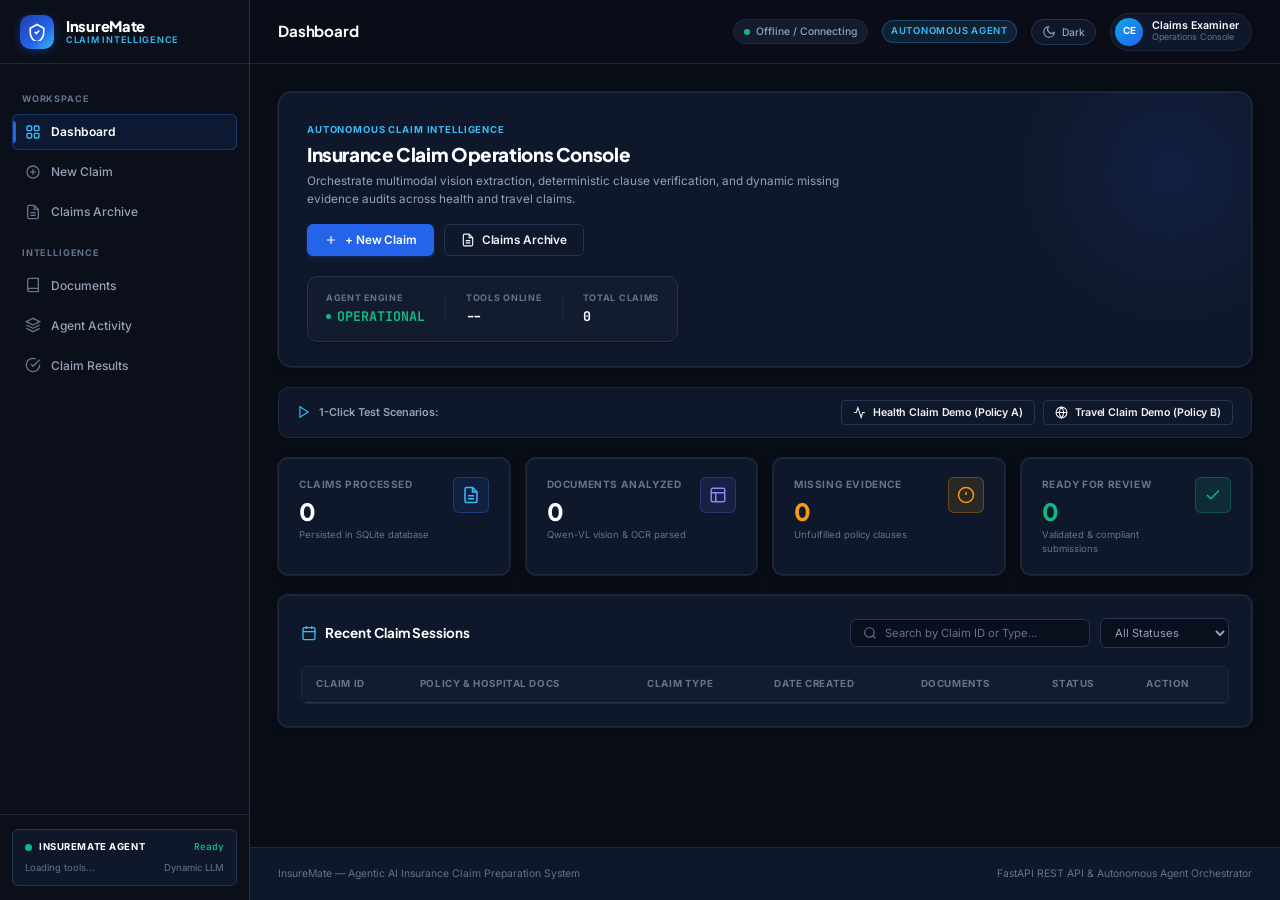
==== commit 49b740f1: "feat: resolve document inversion and truncation bugs, and modernize UI/UX frontend - Fix document sl" ====
--- a/frontend/index.html
+++ b/frontend/index.html
@@ -15,6 +15,7 @@
   <link rel="stylesheet" href="css/dashboard.css">
   <link rel="stylesheet" href="css/upload.css">
   <link rel="stylesheet" href="css/agent.css">
+  <link rel="stylesheet" href="css/claim.css">
   <link rel="stylesheet" href="css/responsive.css">
 </head>
 <body>
@@ -374,24 +375,15 @@
                   </div>
                 </div>
 
+                <input type="hidden" id="select-claim-type" value="health">
+
                 <div class="form-group">
-                  <label class="form-label" for="select-claim-type">Claim Category</label>
-                  <select id="select-claim-type" class="form-select">
-                    <option value="health">Health / Hospitalization</option>
-                    <option value="travel">Travel / Baggage</option>
-                    <option value="auto">Auto / Motor Vehicle</option>
-                    <option value="general">General Insurance</option>
-                  </select>
-                  <span class="form-hint">Directs document requirement rules and clause auditor.</span>
-                </div>
-
-                <div class="form-group">
-                  <label class="form-label" for="input-incident-date">Incident / Hospital Admission Date (Optional)</label>
+                  <label class="form-label" for="input-incident-date">Hospital Admission Date (Optional)</label>
                   <input type="date" id="input-incident-date" class="form-input">
                   <span class="form-hint">Date of admission or occurrence (verified against policy coverage period).</span>
                 </div>
 
-                <div class="form-group full-width">
+                <div class="form-group">
                   <label class="form-label" for="input-incident-notes">Hospital / Facility Name & Location (Optional)</label>
                   <input type="text" id="input-incident-notes" class="form-input" placeholder="e.g. Apollo Hospital, Inpatient Care, City ER">
                   <span class="form-hint">Supplemental hospital context for the agent's observation log.</span>
@@ -459,10 +451,6 @@
                     <span class="review-meta-val" id="review-claim-ref">Awaiting Hospital Document</span>
                   </div>
                   <div class="review-meta-item">
-                    <span class="review-meta-label">Claim Category</span>
-                    <span class="review-meta-val" id="review-claim-type">Health</span>
-                  </div>
-                  <div class="review-meta-item">
                     <span class="review-meta-label">Insurance Policy Contract</span>
                     <span class="review-meta-val" id="review-policy-status">None</span>
                   </div>
@@ -474,17 +462,10 @@
                 <span class="badge badge-processing">Ready to Orchestrate</span>
               </div>
 
-              <!-- Advanced Settings -->
+              <!-- Execution Settings -->
+              <input type="hidden" id="check-offline-mode" value="true">
               <div class="advanced-settings-box" style="margin-top: 14px;">
                 <div style="display: grid; grid-template-columns: repeat(auto-fit, minmax(220px, 1fr)); gap: 14px;">
-                  <label class="setting-toggle-item">
-                    <input type="checkbox" id="check-offline-mode" checked>
-                    <div>
-                      <span class="setting-title">Offline Mode</span>
-                      <span class="setting-desc">Use local OCR & deterministic rule engine</span>
-                    </div>
-                  </label>
-
                   <label class="setting-toggle-item">
                     <input type="checkbox" id="check-auto-run" checked>
                     <div>
@@ -751,78 +732,14 @@
         <!-- VIEW 6: CLAIM RESULTS (FINAL READINESS ASSESSMENT) -->
         <!-- ================================================================ -->
         <section class="view-section" id="view-results">
-          <!-- Assessment Verdict Banner -->
-          <div class="card" id="results-verdict-banner" style="margin-bottom: 20px;">
-            <div style="display: flex; align-items: center; justify-content: space-between; flex-wrap: wrap; gap: 16px;">
-              <div style="display: flex; align-items: center; gap: 16px;">
-                <div id="results-verdict-icon" style="font-size: 2rem; font-weight: 700; color: var(--emerald);">✓</div>
-                <div>
-                  <div style="font-size: 0.68rem; font-weight: 700; text-transform: uppercase; letter-spacing: 0.08em; color: var(--text-muted);">
-                    CLAIM READINESS ASSESSMENT
-                  </div>
-                  <h2 id="results-verdict-title" style="font-size: 1.35rem; font-weight: 800; color: var(--text-heading); margin: 2px 0 4px;">
-                    CLAIM READY
-                  </h2>
-                  <p id="results-verdict-desc" style="font-size: 0.82rem; color: var(--text-muted); max-width: 680px;">
-                    All required evidence has been submitted and verified.
-                  </p>
-                </div>
-              </div>
-
-              <div style="display: flex; gap: 8px; flex-wrap: wrap;">
-                <button class="btn btn-secondary btn-sm" id="btn-copy-claim-summary">Copy Report</button>
-                <button class="btn btn-secondary btn-sm" id="btn-copy-raw-json">Copy JSON</button>
-                <button class="btn btn-secondary btn-sm" id="btn-download-claim-report">Download Report</button>
-                <button class="btn btn-primary btn-sm" data-action="new-claim">+ New Claim</button>
-              </div>
-            </div>
-          </div>
-
-          <!-- Summary Metrics Grid -->
-          <div class="kpi-grid" style="margin-bottom: 20px;">
-            <div class="kpi-card kpi-blue">
-              <div class="kpi-content">
-                <div class="kpi-title">Total Documents</div>
-                <div class="kpi-value" id="metric-results-docs">0</div>
-                <div class="kpi-subtext">Submitted files</div>
-              </div>
-              <div class="kpi-icon-badge">
-                <svg width="18" height="18" viewBox="0 0 24 24" fill="none" stroke="currentColor" stroke-width="2"><path d="M14 2H6a2 2 0 0 0-2 2v16a2 2 0 0 0 2 2h12a2 2 0 0 0 2-2V8z"/><polyline points="14 2 14 8 20 8"/></svg>
-              </div>
-            </div>
-
-            <div class="kpi-card kpi-emerald">
-              <div class="kpi-content">
-                <div class="kpi-title">Valid Documents</div>
-                <div class="kpi-value text-emerald" id="metric-results-valid">0</div>
-                <div class="kpi-subtext">Passed structure check</div>
-              </div>
-              <div class="kpi-icon-badge">
-                <svg width="18" height="18" viewBox="0 0 24 24" fill="none" stroke="currentColor" stroke-width="2"><polyline points="20 6 9 17 4 12"/></svg>
-              </div>
-            </div>
-
-            <div class="kpi-card kpi-amber">
-              <div class="kpi-content">
-                <div class="kpi-title">Missing Evidence</div>
-                <div class="kpi-value text-amber" id="metric-results-missing">0</div>
-                <div class="kpi-subtext">Unfulfilled policy clauses</div>
-              </div>
-              <div class="kpi-icon-badge">
-                <svg width="18" height="18" viewBox="0 0 24 24" fill="none" stroke="currentColor" stroke-width="2"><circle cx="12" cy="12" r="10"/><line x1="12" y1="8" x2="12" y2="12"/><line x1="12" y1="16" x2="12.01" y2="16"/></svg>
-              </div>
-            </div>
-
-            <div class="kpi-card kpi-indigo">
-              <div class="kpi-content">
-                <div class="kpi-title">Validity Status</div>
-                <div class="kpi-value" id="metric-results-validity">PASS</div>
-                <div class="kpi-subtext">Coverage window audit</div>
-              </div>
-              <div class="kpi-icon-badge">
-                <svg width="18" height="18" viewBox="0 0 24 24" fill="none" stroke="currentColor" stroke-width="2"><path d="M12 22s8-4 8-10V5l-8-3-8 3v7c0 6 8 10 8 10z"/></svg>
-              </div>
-            </div>
+          <!-- Module 1: The Adjudication Verdict Hero Banner -->
+          <div id="results-verdict-banner-container">
+            <!-- Populated dynamically via claim.js -->
+          </div>
+
+          <!-- Module 2: High-Impact KPI Metrics Bar (4 Cards) -->
+          <div id="results-kpi-metrics-container">
+            <!-- Populated dynamically via claim.js -->
           </div>
 
           <!-- Tabbed Deep-Dive Results -->
@@ -853,41 +770,46 @@
               </div>
             </div>
 
-            <!-- Tab 2: Missing Evidence -->
+            <!-- Tab 2: Interactive Evidence & Document Remediation Center -->
             <div class="results-tab-pane" id="tab-missing-evidence">
-              <div class="table-responsive">
-                <table class="data-table">
-                  <thead>
-                    <tr>
-                      <th>Sr No.</th>
-                      <th>Required Document</th>
-                      <th>Status</th>
-                      <th>Reason / Policy Finding</th>
-                      <th>Page</th>
-                    </tr>
-                  </thead>
-                  <tbody id="missing-evidence-tbody">
-                    <!-- Populated dynamically via claim.js -->
-                  </tbody>
-                </table>
-              </div>
-            </div>
-
-            <!-- Tab 3: Validity & Dates -->
+              <div class="remediation-section-header">
+                <div class="remediation-header-title">
+                  <svg width="18" height="18" viewBox="0 0 24 24" fill="none" stroke="currentColor" stroke-width="2"><path d="M14 2H6a2 2 0 0 0-2 2v16a2 2 0 0 0 2 2h12a2 2 0 0 0 2-2V8z"/><polyline points="14 2 14 8 20 8"/><line x1="16" y1="13" x2="8" y2="13"/><line x1="16" y1="17" x2="8" y2="17"/></svg>
+                  <h3>Mandatory Evidence & Policy Clause Fulfillment</h3>
+                </div>
+                <span style="font-size: 0.76rem; color: var(--text-muted);">
+                  Attach missing documents directly to fulfill policy clauses and trigger autonomous re-adjudication
+                </span>
+              </div>
+              <div class="requirement-cards-grid" id="remediation-cards-container">
+                <!-- Populated dynamically via claim.js -->
+              </div>
+            </div>
+
+            <!-- Tab 3: Coverage & Timeline Visualizer (Validity & Dates) -->
             <div class="results-tab-pane" id="tab-validity-math">
-              <div style="background: var(--bg-elevated); padding: 16px 18px; border-radius: var(--radius-sm); border: 1px solid var(--border-subtle); margin-bottom: 16px; display: flex; align-items: center; justify-content: space-between; flex-wrap: wrap; gap: 12px;">
-                <div>
-                  <div style="font-size: 0.68rem; text-transform: uppercase; color: var(--text-muted); font-weight: 600;">Active Policy Period</div>
-                  <div style="font-size: 0.95rem; font-weight: 700; color: var(--accent); font-family: var(--font-mono);" id="validity-policy-dates">
-                    -- ⟶ --
+              <div class="coverage-timeline-card">
+                <div class="coverage-timeline-header">
+                  <div>
+                    <div style="font-size: 0.68rem; text-transform: uppercase; color: var(--text-muted); font-weight: 700; letter-spacing: 0.06em;">Policy Coverage Horizon</div>
+                    <div style="font-size: 1.05rem; font-weight: 800; color: var(--text-heading); font-family: var(--font-mono); margin-top: 2px;" id="validity-policy-dates">
+                      -- ⟶ --
+                    </div>
                   </div>
-                </div>
-                <div>
-                  <span class="badge badge-ready" id="validity-math-status">VALID</span>
-                </div>
-              </div>
-
-              <div id="validity-checks-list" style="display: flex; flex-direction: column; gap: 10px;">
+                  <div>
+                    <span class="badge badge-ready" id="validity-math-status">VALID</span>
+                  </div>
+                </div>
+                <div id="coverage-gantt-chart-container">
+                  <!-- Populated dynamically via claim.js -->
+                </div>
+              </div>
+
+              <div class="remediation-header-title" style="margin-bottom: 12px;">
+                <svg width="16" height="16" viewBox="0 0 24 24" fill="none" stroke="currentColor" stroke-width="2"><rect x="3" y="4" width="18" height="18" rx="2" ry="2"/><line x1="16" y1="2" x2="16" y2="6"/><line x1="8" y1="2" x2="8" y2="6"/><line x1="3" y1="10" x2="21" y2="10"/></svg>
+                <h4 style="font-size: 0.9rem; font-weight: 700; color: var(--text-heading); margin: 0;">Date & Chronology Audit Verification</h4>
+              </div>
+              <div id="validity-checks-list" class="date-audit-checklist">
                 <!-- Populated dynamically via claim.js -->
               </div>
             </div>
@@ -934,7 +856,9 @@
     <div class="modal-card">
       <div class="modal-header">
         <h3 id="doc-modal-title">Document Inspection</h3>
-        <button class="btn btn-icon btn-sm" id="btn-close-doc-modal" aria-label="Close modal">✕</button>
+        <button class="btn btn-icon btn-sm" id="btn-close-doc-modal" aria-label="Close modal">
+          <svg width="14" height="14" viewBox="0 0 24 24" fill="none" stroke="currentColor" stroke-width="2.5"><line x1="18" y1="6" x2="6" y2="18"/><line x1="6" y1="6" x2="18" y2="18"/></svg>
+        </button>
       </div>
       <div class="modal-body" id="doc-modal-body">
         <!-- Injected via documents.js -->
@@ -952,7 +876,9 @@
     <div class="modal-card">
       <div class="modal-header">
         <h3 id="tool-schema-modal-title">Tool Schema & Parameters</h3>
-        <button class="btn btn-icon btn-sm" id="btn-close-schema-modal" aria-label="Close modal">✕</button>
+        <button class="btn btn-icon btn-sm" id="btn-close-schema-modal" aria-label="Close modal">
+          <svg width="14" height="14" viewBox="0 0 24 24" fill="none" stroke="currentColor" stroke-width="2.5"><line x1="18" y1="6" x2="6" y2="18"/><line x1="6" y1="6" x2="18" y2="18"/></svg>
+        </button>
       </div>
       <div class="modal-body" id="tool-schema-modal-body">
         <!-- Injected via agent.js -->
@@ -970,7 +896,9 @@
     <div class="modal-card" style="max-width: 440px;">
       <div class="modal-header">
         <h3>Delete Claim Session</h3>
-        <button class="btn btn-icon btn-sm" id="btn-close-delete-modal" aria-label="Close modal">✕</button>
+        <button class="btn btn-icon btn-sm" id="btn-close-delete-modal" aria-label="Close modal">
+          <svg width="14" height="14" viewBox="0 0 24 24" fill="none" stroke="currentColor" stroke-width="2.5"><line x1="18" y1="6" x2="6" y2="18"/><line x1="6" y1="6" x2="18" y2="18"/></svg>
+        </button>
       </div>
       <div class="modal-body">
         <p style="color: var(--text-secondary); font-size: 0.84rem; line-height: 1.5;">
--- a/frontend/css/style.css
+++ b/frontend/css/style.css
@@ -11,23 +11,23 @@
 :root,
 html[data-theme="dark"] {
   /* Color Canvas */
-  --bg-canvas: #080B11;
-  --bg-body: #080B11;
-  --bg-sidebar: #0B0F17;
-  --bg-header: rgba(11, 15, 23, 0.82);
-  --bg-card: #0E1420;
-  --bg-card-hover: #131B2B;
-  --bg-elevated: #121927;
-  --bg-input: #0A0E18;
-  --bg-subtle: #0B101C;
-  --bg-card-subtle: #0C121F;
+  --bg-canvas: #090d16;
+  --bg-body: #090d16;
+  --bg-sidebar: #0b0f19;
+  --bg-header: rgba(11, 15, 25, 0.85);
+  --bg-card: #0f172a;
+  --bg-card-hover: #162035;
+  --bg-elevated: #131c2e;
+  --bg-input: #0a0f1d;
+  --bg-subtle: #0d1322;
+  --bg-card-subtle: #0f172a;
 
   /* Precision Micro-Borders */
-  --border-subtle: rgba(255, 255, 255, 0.07);
-  --border-default: rgba(255, 255, 255, 0.11);
-  --border-card: rgba(255, 255, 255, 0.08);
-  --border-hover: rgba(255, 255, 255, 0.18);
-  --border-focus: #3B82F6;
+  --border-subtle: #1e293b;
+  --border-default: #27354f;
+  --border-card: #1e293b;
+  --border-hover: #334155;
+  --border-focus: #6366f1;
 
   /* Typography */
   --text-heading: #FFFFFF;
@@ -44,6 +44,11 @@
   --primary-border: rgba(59, 130, 246, 0.3);
   --brand-glow: 0 0 24px rgba(37, 99, 235, 0.25);
 
+  --indigo: #6366f1;
+  --indigo-light: rgba(99, 102, 241, 0.12);
+  --indigo-border: rgba(99, 102, 241, 0.3);
+  --indigo-glow: 0 0 20px rgba(99, 102, 241, 0.2);
+
   --accent: #38BDF8;
   --accent-light: rgba(56, 189, 248, 0.12);
   --cyan: #06B6D4;
@@ -54,31 +59,34 @@
   --emerald: #10B981;
   --emerald-light: rgba(16, 185, 129, 0.12);
   --emerald-border: rgba(16, 185, 129, 0.3);
+  --emerald-glow: 0 0 20px rgba(16, 185, 129, 0.2);
   --badge-ready-text: #34D399;
 
   --amber: #F59E0B;
   --amber-light: rgba(245, 158, 11, 0.12);
   --amber-border: rgba(245, 158, 11, 0.3);
+  --amber-glow: 0 0 20px rgba(245, 158, 11, 0.2);
   --badge-warning-text: #FBBF24;
 
-  --rose: #EF4444;
-  --rose-light: rgba(239, 68, 68, 0.12);
-  --rose-border: rgba(239, 68, 68, 0.3);
-  --badge-error-text: #F87171;
+  --rose: #F43F5E;
+  --rose-light: rgba(244, 63, 94, 0.12);
+  --rose-border: rgba(244, 63, 94, 0.3);
+  --rose-glow: 0 0 20px rgba(244, 63, 94, 0.2);
+  --badge-error-text: #FB7185;
 
   --badge-running-text: var(--accent);
 
   /* Code & Syntax */
   --code-bg: #070B13;
-  --code-border: rgba(255, 255, 255, 0.08);
+  --code-border: #1e293b;
   --scrollbar-thumb: #1E293B;
   --scrollbar-thumb-hover: #334155;
 
   /* Depth Shadows */
-  --shadow-sm: 0 1px 2px rgba(0, 0, 0, 0.35);
-  --shadow-card: 0 2px 10px rgba(0, 0, 0, 0.3), 0 0 0 1px var(--border-card);
-  --shadow-md: 0 8px 24px -4px rgba(0, 0, 0, 0.45), 0 0 0 1px var(--border-hover);
-  --shadow-lg: 0 16px 40px -8px rgba(0, 0, 0, 0.6), 0 0 0 1px rgba(59, 130, 246, 0.25);
+  --shadow-sm: 0 1px 2px rgba(0, 0, 0, 0.4);
+  --shadow-card: 0 2px 10px rgba(0, 0, 0, 0.35), 0 0 0 1px var(--border-card);
+  --shadow-md: 0 8px 24px -4px rgba(0, 0, 0, 0.5), 0 0 0 1px var(--border-hover);
+  --shadow-lg: 0 16px 40px -8px rgba(0, 0, 0, 0.65), 0 0 0 1px rgba(99, 102, 241, 0.25);
   --glass-blur: blur(14px);
 }
 
@@ -869,6 +877,98 @@
   color: var(--text-muted);
   border: 1px solid var(--border-default);
 }
+
+/* Hospital Claim Category Badges */
+.badge-hospital-inpatient {
+  background: rgba(37, 99, 235, 0.12);
+  color: #60A5FA;
+  border: 1px solid rgba(59, 130, 246, 0.35);
+}
+.badge-hospital-daycare {
+  background: rgba(6, 182, 212, 0.12);
+  color: #22D3EE;
+  border: 1px solid rgba(6, 182, 212, 0.35);
+}
+.badge-hospital-emergency {
+  background: rgba(239, 68, 68, 0.12);
+  color: #F87171;
+  border: 1px solid rgba(239, 68, 68, 0.35);
+}
+.badge-hospital-prepost {
+  background: rgba(168, 85, 247, 0.12);
+  color: #C084FC;
+  border: 1px solid rgba(168, 85, 247, 0.35);
+}
+.badge-hospital-diagnostic {
+  background: rgba(13, 148, 136, 0.14);
+  color: #2DD4BF;
+  border: 1px solid rgba(13, 148, 136, 0.35);
+}
+.badge-hospital-maternity {
+  background: rgba(236, 72, 153, 0.12);
+  color: #F472B6;
+  border: 1px solid rgba(236, 72, 153, 0.35);
+}
+.badge-hospital-critical {
+  background: rgba(245, 158, 11, 0.12);
+  color: #FBBF24;
+  border: 1px solid rgba(245, 158, 11, 0.35);
+}
+.badge-hospital-ayush {
+  background: rgba(16, 185, 129, 0.12);
+  color: #34D399;
+  border: 1px solid rgba(16, 185, 129, 0.35);
+}
+
+/* Hospital Evidence Guide */
+.hospital-evidence-guide {
+  background: var(--bg-card-subtle);
+  border: 1px solid var(--border-subtle);
+  border-radius: var(--radius-sm);
+  padding: 12px 16px;
+  margin-bottom: 16px;
+  display: flex;
+  flex-direction: column;
+  gap: 10px;
+}
+.hospital-guide-header {
+  display: flex;
+  align-items: center;
+  gap: 8px;
+  font-size: 0.76rem;
+  font-weight: 700;
+  text-transform: uppercase;
+  letter-spacing: 0.06em;
+  color: var(--accent);
+}
+.hospital-guide-pills {
+  display: flex;
+  flex-wrap: wrap;
+  gap: 8px;
+}
+.hospital-pill {
+  display: inline-flex;
+  align-items: center;
+  gap: 6px;
+  background: var(--bg-elevated);
+  border: 1px solid var(--border-subtle);
+  border-radius: var(--radius-full);
+  padding: 4px 10px;
+  font-size: 0.72rem;
+  color: var(--text-secondary);
+  font-weight: 500;
+}
+.pill-dot {
+  width: 6px;
+  height: 6px;
+  border-radius: 50%;
+  display: inline-block;
+}
+.pill-dot.emerald { background: var(--emerald); }
+.pill-dot.blue { background: #3B82F6; }
+.pill-dot.cyan { background: #06B6D4; }
+.pill-dot.amber { background: var(--amber); }
+.pill-dot.purple { background: #A855F7; }
 
 /* Text status helpers */
 .text-emerald { color: var(--emerald) !important; }
--- a/frontend/css/claim.css
+++ b/frontend/css/claim.css
@@ -0,0 +1,737 @@
+/* frontend/css/claim.css
+   InsureMate — Enterprise Adjudication & Results Design System
+   Specialized Styles for Adjudication Verdict Banner, KPI Metrics Bar,
+   Interactive Document Remediation Center, and Coverage Timeline Visualizer.
+*/
+
+/* ==========================================================================
+   1. HERO ADJUDICATION VERDICT BANNER
+   ========================================================================== */
+
+.verdict-hero-card {
+  position: relative;
+  background: var(--bg-card);
+  border: 1px solid var(--border-subtle);
+  border-radius: var(--radius-md);
+  padding: 24px 28px;
+  margin-bottom: 24px;
+  box-shadow: 0 4px 20px rgba(0, 0, 0, 0.25);
+  overflow: hidden;
+  transition: all var(--transition-normal);
+}
+
+.verdict-hero-card::before {
+  content: '';
+  position: absolute;
+  top: 0;
+  left: 0;
+  bottom: 0;
+  width: 4px;
+  background: var(--accent);
+  transition: background var(--transition-fast);
+}
+
+.verdict-hero-card.verdict-emerald::before {
+  background: var(--emerald);
+  box-shadow: 0 0 16px var(--emerald);
+}
+
+.verdict-hero-card.verdict-amber::before {
+  background: var(--amber);
+  box-shadow: 0 0 16px var(--amber);
+}
+
+.verdict-hero-card.verdict-rose::before {
+  background: var(--rose);
+  box-shadow: 0 0 16px var(--rose);
+}
+
+.verdict-hero-card.verdict-indigo::before {
+  background: var(--indigo);
+  box-shadow: 0 0 16px var(--indigo);
+}
+
+.verdict-hero-inner {
+  display: flex;
+  align-items: flex-start;
+  justify-content: space-between;
+  flex-wrap: wrap;
+  gap: 20px;
+}
+
+.verdict-hero-left {
+  display: flex;
+  align-items: flex-start;
+  gap: 18px;
+  flex: 1;
+  min-width: 320px;
+}
+
+.verdict-icon-container {
+  width: 52px;
+  height: 52px;
+  border-radius: 14px;
+  display: flex;
+  align-items: center;
+  justify-content: center;
+  flex-shrink: 0;
+  transition: all var(--transition-normal);
+}
+
+.verdict-icon-container.icon-emerald {
+  background: rgba(16, 185, 129, 0.12);
+  border: 1px solid rgba(16, 185, 129, 0.25);
+  color: var(--emerald);
+}
+
+.verdict-icon-container.icon-amber {
+  background: rgba(245, 158, 11, 0.12);
+  border: 1px solid rgba(245, 158, 11, 0.25);
+  color: var(--amber);
+}
+
+.verdict-icon-container.icon-rose {
+  background: rgba(244, 63, 94, 0.12);
+  border: 1px solid rgba(244, 63, 94, 0.25);
+  color: var(--rose);
+}
+
+.verdict-icon-container.icon-indigo {
+  background: rgba(99, 102, 241, 0.12);
+  border: 1px solid rgba(99, 102, 241, 0.25);
+  color: var(--indigo);
+}
+
+.verdict-meta-badges {
+  display: flex;
+  align-items: center;
+  gap: 10px;
+  margin-bottom: 6px;
+  flex-wrap: wrap;
+}
+
+.verdict-status-pill {
+  display: inline-flex;
+  align-items: center;
+  gap: 6px;
+  padding: 3px 10px;
+  border-radius: var(--radius-full);
+  font-size: 0.68rem;
+  font-weight: 700;
+  letter-spacing: 0.08em;
+  text-transform: uppercase;
+}
+
+.verdict-status-pill.pill-emerald {
+  background: rgba(16, 185, 129, 0.15);
+  color: #34d399;
+  border: 1px solid rgba(16, 185, 129, 0.3);
+}
+
+.verdict-status-pill.pill-amber {
+  background: rgba(245, 158, 11, 0.15);
+  color: #fbbf24;
+  border: 1px solid rgba(245, 158, 11, 0.3);
+}
+
+.verdict-status-pill.pill-rose {
+  background: rgba(244, 63, 94, 0.15);
+  color: #fb7185;
+  border: 1px solid rgba(244, 63, 94, 0.3);
+}
+
+.verdict-status-pill.pill-indigo {
+  background: rgba(99, 102, 241, 0.15);
+  color: #a5b4fc;
+  border: 1px solid rgba(99, 102, 241, 0.3);
+}
+
+.worker-status-chip {
+  display: inline-flex;
+  align-items: center;
+  gap: 6px;
+  padding: 3px 8px;
+  border-radius: var(--radius-full);
+  font-size: 0.68rem;
+  font-weight: 600;
+  background: var(--bg-elevated);
+  border: 1px solid var(--border-subtle);
+  color: var(--text-muted);
+}
+
+.beacon-dot {
+  width: 6px;
+  height: 6px;
+  border-radius: 50%;
+  background: currentColor;
+  box-shadow: 0 0 8px currentColor;
+  display: inline-block;
+}
+
+.beacon-dot.pulse {
+  animation: pulse-beacon 1.8s infinite ease-in-out;
+}
+
+@keyframes pulse-beacon {
+  0%, 100% { opacity: 1; transform: scale(1); }
+  50% { opacity: 0.35; transform: scale(0.8); }
+}
+
+.verdict-title {
+  font-size: 1.35rem;
+  font-weight: 800;
+  color: var(--text-heading);
+  margin: 0 0 6px 0;
+  line-height: 1.3;
+  letter-spacing: -0.01em;
+}
+
+.verdict-summary-text {
+  font-size: 0.84rem;
+  color: var(--text-secondary);
+  line-height: 1.55;
+  margin: 0;
+  max-width: 720px;
+}
+
+.verdict-hero-actions {
+  display: flex;
+  align-items: center;
+  gap: 8px;
+  flex-wrap: wrap;
+}
+
+/* ==========================================================================
+   2. HIGH-IMPACT KPI METRICS BAR
+   ========================================================================== */
+
+.kpi-metrics-row {
+  display: grid;
+  grid-template-columns: repeat(4, 1fr);
+  gap: 16px;
+  margin-bottom: 24px;
+}
+
+@media (max-width: 1024px) {
+  .kpi-metrics-row {
+    grid-template-columns: repeat(2, 1fr);
+  }
+}
+
+@media (max-width: 640px) {
+  .kpi-metrics-row {
+    grid-template-columns: 1fr;
+  }
+}
+
+.kpi-modern-card {
+  background: var(--bg-card);
+  border: 1px solid var(--border-subtle);
+  border-radius: var(--radius-md);
+  padding: 18px 20px;
+  display: flex;
+  flex-direction: column;
+  justify-content: space-between;
+  position: relative;
+  transition: transform var(--transition-fast), border-color var(--transition-fast), box-shadow var(--transition-fast);
+}
+
+.kpi-modern-card:hover {
+  border-color: var(--border-hover);
+  transform: translateY(-2px);
+  box-shadow: 0 6px 18px rgba(0, 0, 0, 0.25);
+}
+
+.kpi-card-header {
+  display: flex;
+  align-items: center;
+  justify-content: space-between;
+  margin-bottom: 12px;
+}
+
+.kpi-card-title {
+  font-size: 0.72rem;
+  font-weight: 600;
+  text-transform: uppercase;
+  letter-spacing: 0.06em;
+  color: var(--text-muted);
+}
+
+.kpi-card-icon-wrap {
+  width: 32px;
+  height: 32px;
+  border-radius: 8px;
+  display: flex;
+  align-items: center;
+  justify-content: center;
+}
+
+.kpi-card-val {
+  font-size: 1.45rem;
+  font-weight: 800;
+  color: var(--text-heading);
+  font-variant-numeric: tabular-nums;
+  line-height: 1.2;
+  margin-bottom: 4px;
+}
+
+.kpi-card-subtext {
+  font-size: 0.74rem;
+  color: var(--text-muted);
+  display: flex;
+  align-items: center;
+  gap: 6px;
+}
+
+/* ==========================================================================
+   3. INTERACTIVE EVIDENCE & DOCUMENT REMEDIATION CENTER
+   ========================================================================== */
+
+.remediation-section-header {
+  display: flex;
+  align-items: center;
+  justify-content: space-between;
+  flex-wrap: wrap;
+  gap: 12px;
+  margin-bottom: 16px;
+  padding: 0 4px;
+}
+
+.remediation-header-title {
+  display: flex;
+  align-items: center;
+  gap: 10px;
+}
+
+.remediation-header-title h3 {
+  font-size: 1rem;
+  font-weight: 700;
+  color: var(--text-heading);
+  margin: 0;
+}
+
+.requirement-cards-grid {
+  display: grid;
+  grid-template-columns: 1fr;
+  gap: 14px;
+}
+
+.requirement-card {
+  background: var(--bg-card);
+  border: 1px solid var(--border-subtle);
+  border-radius: var(--radius-md);
+  padding: 18px 20px;
+  transition: all var(--transition-fast);
+  position: relative;
+}
+
+.requirement-card:hover {
+  border-color: var(--border-hover);
+}
+
+.requirement-card.status-verified {
+  border-left: 3px solid var(--emerald);
+}
+
+.requirement-card.status-missing {
+  border-left: 3px solid var(--amber);
+  background: linear-gradient(135deg, var(--bg-card) 0%, rgba(245, 158, 11, 0.03) 100%);
+}
+
+.requirement-card.status-invalid {
+  border-left: 3px solid var(--rose);
+  background: linear-gradient(135deg, var(--bg-card) 0%, rgba(244, 63, 94, 0.03) 100%);
+}
+
+.req-card-top {
+  display: flex;
+  align-items: flex-start;
+  justify-content: space-between;
+  flex-wrap: wrap;
+  gap: 12px;
+  margin-bottom: 10px;
+}
+
+.req-title-group {
+  display: flex;
+  align-items: center;
+  gap: 10px;
+  flex-wrap: wrap;
+}
+
+.req-doc-title {
+  font-size: 0.95rem;
+  font-weight: 700;
+  color: var(--text-heading);
+  margin: 0;
+}
+
+.clause-badge {
+  display: inline-flex;
+  align-items: center;
+  gap: 4px;
+  background: rgba(99, 102, 241, 0.12);
+  border: 1px solid rgba(99, 102, 241, 0.25);
+  color: #818cf8;
+  font-size: 0.68rem;
+  font-weight: 600;
+  font-family: var(--font-mono);
+  padding: 2px 8px;
+  border-radius: 4px;
+}
+
+.severity-pill {
+  display: inline-flex;
+  align-items: center;
+  gap: 4px;
+  background: rgba(244, 63, 94, 0.12);
+  border: 1px solid rgba(244, 63, 94, 0.25);
+  color: #fb7185;
+  font-size: 0.66rem;
+  font-weight: 700;
+  text-transform: uppercase;
+  letter-spacing: 0.04em;
+  padding: 2px 7px;
+  border-radius: 4px;
+}
+
+.req-status-tag {
+  display: inline-flex;
+  align-items: center;
+  gap: 6px;
+  font-size: 0.72rem;
+  font-weight: 700;
+  padding: 4px 10px;
+  border-radius: var(--radius-full);
+}
+
+.req-status-tag.tag-verified {
+  background: rgba(16, 185, 129, 0.15);
+  color: #34d399;
+  border: 1px solid rgba(16, 185, 129, 0.3);
+}
+
+.req-status-tag.tag-missing {
+  background: rgba(245, 158, 11, 0.15);
+  color: #fbbf24;
+  border: 1px solid rgba(245, 158, 11, 0.3);
+}
+
+.req-reason-box {
+  font-size: 0.8rem;
+  color: var(--text-secondary);
+  line-height: 1.5;
+  margin-bottom: 12px;
+}
+
+.req-meta-row {
+  display: flex;
+  align-items: center;
+  justify-content: space-between;
+  flex-wrap: wrap;
+  gap: 12px;
+  padding-top: 10px;
+  border-top: 1px solid var(--border-subtle);
+  font-size: 0.76rem;
+}
+
+/* Inline Remediation Dropzone */
+.inline-remediation-dropzone {
+  margin-top: 12px;
+  background: var(--bg-elevated);
+  border: 1.5px dashed var(--border-hover);
+  border-radius: var(--radius-sm);
+  padding: 14px 18px;
+  display: flex;
+  align-items: center;
+  justify-content: space-between;
+  gap: 14px;
+  transition: all var(--transition-fast);
+  cursor: pointer;
+}
+
+.inline-remediation-dropzone:hover,
+.inline-remediation-dropzone.dragover {
+  border-color: var(--accent);
+  background: rgba(56, 189, 248, 0.04);
+}
+
+.remediation-drop-left {
+  display: flex;
+  align-items: center;
+  gap: 12px;
+}
+
+.remediation-drop-icon {
+  width: 32px;
+  height: 32px;
+  border-radius: 8px;
+  background: rgba(245, 158, 11, 0.1);
+  color: var(--amber);
+  display: flex;
+  align-items: center;
+  justify-content: center;
+  flex-shrink: 0;
+}
+
+.remediation-drop-text {
+  display: flex;
+  flex-direction: column;
+}
+
+.remediation-drop-title {
+  font-size: 0.78rem;
+  font-weight: 600;
+  color: var(--text-heading);
+}
+
+.remediation-drop-hint {
+  font-size: 0.7rem;
+  color: var(--text-muted);
+}
+
+.remediation-file-input {
+  display: none;
+}
+
+.remediation-uploading-bar {
+  width: 100%;
+  height: 3px;
+  background: var(--border-subtle);
+  border-radius: 2px;
+  overflow: hidden;
+  margin-top: 8px;
+}
+
+.remediation-uploading-progress {
+  height: 100%;
+  background: var(--accent);
+  width: 40%;
+  animation: upload-prog 1.2s infinite ease-in-out;
+}
+
+@keyframes upload-prog {
+  0% { transform: translateX(-100%); }
+  100% { transform: translateX(250%); }
+}
+
+/* ==========================================================================
+   4. COVERAGE & TIMELINE VISUALIZER (GANTT CHART)
+   ========================================================================== */
+
+.coverage-timeline-card {
+  background: var(--bg-card);
+  border: 1px solid var(--border-subtle);
+  border-radius: var(--radius-md);
+  padding: 22px 24px;
+  margin-bottom: 20px;
+}
+
+.coverage-timeline-header {
+  display: flex;
+  align-items: center;
+  justify-content: space-between;
+  margin-bottom: 20px;
+  flex-wrap: wrap;
+  gap: 10px;
+}
+
+.gantt-container {
+  position: relative;
+  padding: 28px 12px 20px;
+  margin: 10px 0 24px;
+}
+
+.gantt-track-bg {
+  position: relative;
+  height: 12px;
+  background: rgba(255, 255, 255, 0.05);
+  border-radius: 6px;
+  width: 100%;
+}
+
+.gantt-coverage-window {
+  position: absolute;
+  top: 0;
+  bottom: 0;
+  left: 10%;
+  width: 75%;
+  background: linear-gradient(90deg, rgba(16, 185, 129, 0.3) 0%, rgba(16, 185, 129, 0.6) 100%);
+  border: 1px solid rgba(16, 185, 129, 0.8);
+  border-radius: 6px;
+  box-shadow: 0 0 14px rgba(16, 185, 129, 0.2);
+}
+
+.gantt-marker {
+  position: absolute;
+  top: -24px;
+  transform: translateX(-50%);
+  display: flex;
+  flex-direction: column;
+  align-items: center;
+  z-index: 2;
+}
+
+.gantt-marker-badge {
+  padding: 2px 7px;
+  border-radius: 4px;
+  font-size: 0.64rem;
+  font-weight: 700;
+  font-family: var(--font-mono);
+  white-space: nowrap;
+  box-shadow: 0 2px 8px rgba(0, 0, 0, 0.4);
+}
+
+.gantt-marker-pin {
+  width: 2px;
+  height: 20px;
+  background: currentColor;
+  margin-top: 2px;
+}
+
+.gantt-marker.marker-incident {
+  left: 38%;
+  color: var(--emerald);
+}
+
+.gantt-marker.marker-incident.out-of-bounds {
+  left: 92%;
+  color: var(--rose);
+}
+
+.gantt-marker.marker-incident .gantt-marker-badge {
+  background: #0f172a;
+  border: 1px solid currentColor;
+}
+
+.gantt-legend-row {
+  display: flex;
+  align-items: center;
+  justify-content: space-between;
+  font-size: 0.72rem;
+  color: var(--text-muted);
+  font-family: var(--font-mono);
+  padding: 0 4px;
+  margin-top: 14px;
+}
+
+.date-audit-checklist {
+  display: flex;
+  flex-direction: column;
+  gap: 10px;
+  margin-top: 18px;
+}
+
+.date-audit-item {
+  background: var(--bg-elevated);
+  border: 1px solid var(--border-subtle);
+  border-radius: var(--radius-sm);
+  padding: 12px 16px;
+  display: flex;
+  align-items: center;
+  justify-content: space-between;
+  flex-wrap: wrap;
+  gap: 10px;
+}
+
+.date-audit-left {
+  display: flex;
+  align-items: center;
+  gap: 12px;
+}
+
+.date-audit-icon {
+  width: 28px;
+  height: 28px;
+  border-radius: 6px;
+  display: flex;
+  align-items: center;
+  justify-content: center;
+  flex-shrink: 0;
+}
+
+.date-audit-icon.audit-pass {
+  background: rgba(16, 185, 129, 0.12);
+  color: var(--emerald);
+}
+
+.date-audit-icon.audit-fail {
+  background: rgba(244, 63, 94, 0.12);
+  color: var(--rose);
+}
+
+.date-audit-desc-title {
+  font-size: 0.82rem;
+  font-weight: 600;
+  color: var(--text-heading);
+}
+
+.date-audit-desc-sub {
+  font-size: 0.72rem;
+  color: var(--text-muted);
+}
+
+.date-audit-right {
+  display: flex;
+  align-items: center;
+  gap: 10px;
+}
+
+.date-audit-tag {
+  font-family: var(--font-mono);
+  font-size: 0.74rem;
+  padding: 3px 8px;
+  border-radius: 4px;
+  background: var(--bg-card);
+  border: 1px solid var(--border-subtle);
+  color: var(--accent);
+}
+
+/* ==========================================================================
+   5. PRINT & REPORT EXPORT MEDIA QUERY
+   ========================================================================== */
+
+@media print {
+  .app-sidebar,
+  .top-header,
+  .app-footer,
+  .verdict-hero-actions,
+  .inline-remediation-dropzone,
+  .results-tab-nav,
+  .header-toggle-mobile,
+  .btn {
+    display: none !important;
+  }
+
+  body,
+  .app-layout,
+  .main-wrapper,
+  .page-container {
+    background: #ffffff !important;
+    color: #000000 !important;
+    margin: 0 !important;
+    padding: 0 !important;
+    width: 100% !important;
+  }
+
+  .verdict-hero-card,
+  .kpi-modern-card,
+  .requirement-card,
+  .coverage-timeline-card,
+  .card {
+    border: 1px solid #d1d5db !important;
+    background: #ffffff !important;
+    box-shadow: none !important;
+    color: #111827 !important;
+    break-inside: avoid;
+  }
+
+  .verdict-title {
+    color: #111827 !important;
+  }
+
+  .results-tab-pane {
+    display: block !important;
+    margin-bottom: 24px;
+  }
+}
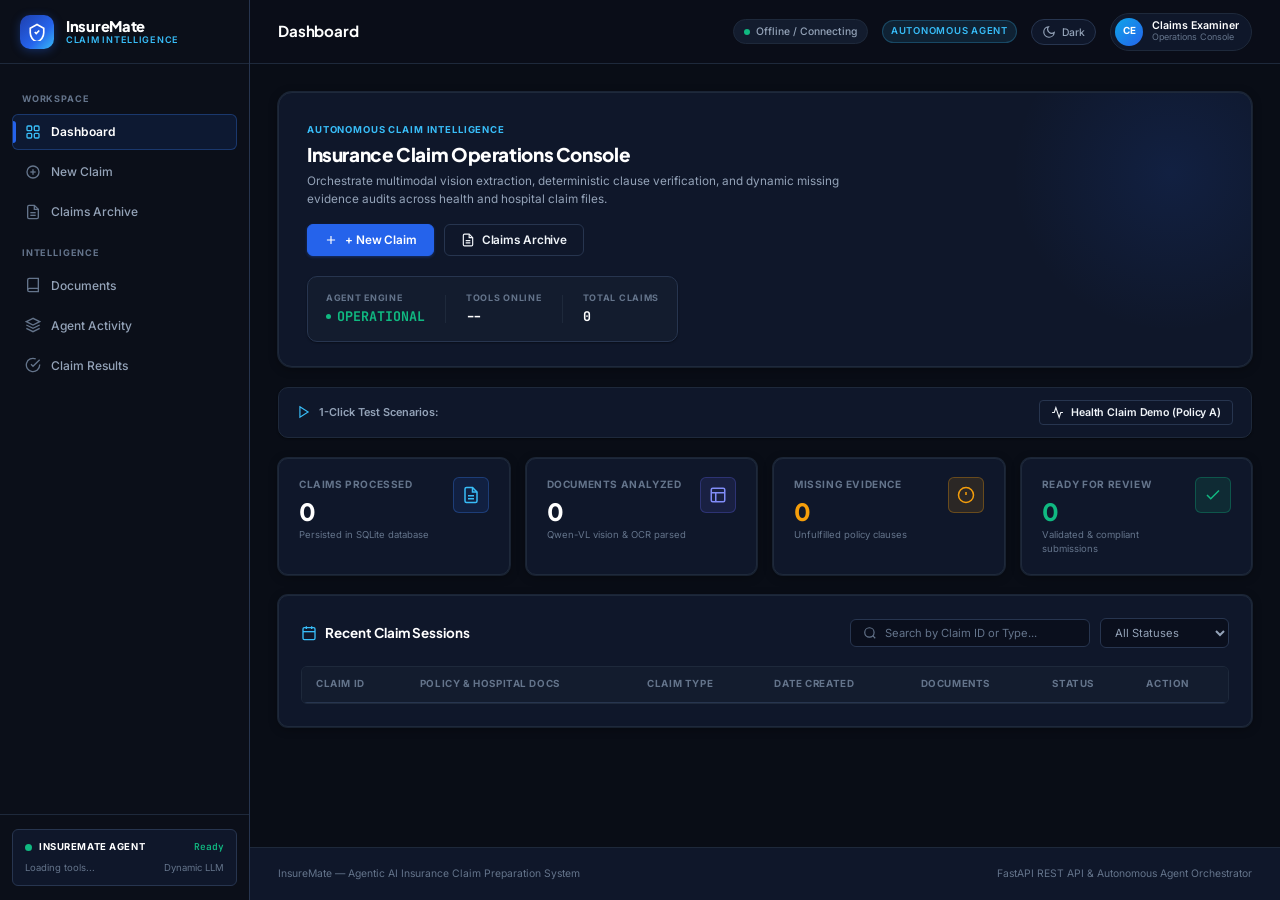
==== commit 25505661: "feat: add FastAPI backend server and complete frontend interface for InsureMate claim management" ====
--- a/frontend/index.html
+++ b/frontend/index.html
@@ -11,12 +11,12 @@
   <link href="https://fonts.googleapis.com/css2?family=Inter:wght@400;500;600;700&family=Plus+Jakarta+Sans:wght@500;600;700;800&family=JetBrains+Mono:wght@400;500;600&display=swap" rel="stylesheet">
 
   <!-- Core Design System & Component Stylesheets -->
-  <link rel="stylesheet" href="css/style.css">
-  <link rel="stylesheet" href="css/dashboard.css">
-  <link rel="stylesheet" href="css/upload.css">
-  <link rel="stylesheet" href="css/agent.css">
-  <link rel="stylesheet" href="css/claim.css">
-  <link rel="stylesheet" href="css/responsive.css">
+  <link rel="stylesheet" href="css/style.css?v=3.6.0">
+  <link rel="stylesheet" href="css/dashboard.css?v=3.6.0">
+  <link rel="stylesheet" href="css/upload.css?v=3.6.0">
+  <link rel="stylesheet" href="css/agent.css?v=3.6.0">
+  <link rel="stylesheet" href="css/claim.css?v=3.6.0">
+  <link rel="stylesheet" href="css/responsive.css?v=3.6.0">
 </head>
 <body>
   <div class="app-layout">
@@ -180,7 +180,7 @@
             <div class="hero-text">
               <div class="hero-subtitle-tag">Autonomous Claim Intelligence</div>
               <h3>Insurance Claim Operations Console</h3>
-              <p>Orchestrate multimodal vision extraction, deterministic clause verification, and dynamic missing evidence audits across health and travel claims.</p>
+              <p>Orchestrate multimodal vision extraction, deterministic clause verification, and dynamic missing evidence audits across health and hospital claim files.</p>
               <div class="hero-actions">
                 <button class="btn btn-primary" id="btn-hero-new-claim" data-action="new-claim">
                   <svg width="14" height="14" viewBox="0 0 24 24" fill="none" stroke="currentColor" stroke-width="2"><line x1="12" y1="5" x2="12" y2="19"/><line x1="5" y1="12" x2="19" y2="12"/></svg>
@@ -225,7 +225,7 @@
                 <svg width="13" height="13" viewBox="0 0 24 24" fill="none" stroke="currentColor" stroke-width="2"><path d="M22 12h-4l-3 9L9 3l-3 9H2"/></svg>
                 <span>Health Claim Demo (Policy A)</span>
               </button>
-              <button class="btn btn-secondary btn-sm" id="btn-dash-demo-travel">
+              <button class="btn btn-secondary btn-sm" id="btn-dash-demo-travel" style="display: none;" aria-hidden="true">
                 <svg width="13" height="13" viewBox="0 0 24 24" fill="none" stroke="currentColor" stroke-width="2"><circle cx="12" cy="12" r="10"/><line x1="2" y1="12" x2="22" y2="12"/><path d="M12 2a15.3 15.3 0 0 1 4 10 15.3 15.3 0 0 1-4 10 15.3 15.3 0 0 1-4-10 15.3 15.3 0 0 1 4-10z"/></svg>
                 <span>Travel Claim Demo (Policy B)</span>
               </button>
@@ -463,7 +463,6 @@
               </div>
 
               <!-- Execution Settings -->
-              <input type="hidden" id="check-offline-mode" value="true">
               <div class="advanced-settings-box" style="margin-top: 14px;">
                 <div style="display: grid; grid-template-columns: repeat(auto-fit, minmax(220px, 1fr)); gap: 14px;">
                   <label class="setting-toggle-item">
@@ -734,7 +733,12 @@
         <section class="view-section" id="view-results">
           <!-- Module 1: The Adjudication Verdict Hero Banner -->
           <div id="results-verdict-banner-container">
-            <!-- Populated dynamically via claim.js -->
+            <!-- Initial fallback action buttons for compatibility -->
+            <div style="display: none;" aria-hidden="true">
+              <button id="btn-copy-claim-summary"></button>
+              <button id="btn-copy-raw-json"></button>
+              <button id="btn-download-claim-report"></button>
+            </div>
           </div>
 
           <!-- Module 2: High-Impact KPI Metrics Bar (4 Cards) -->
@@ -784,6 +788,9 @@
               <div class="requirement-cards-grid" id="remediation-cards-container">
                 <!-- Populated dynamically via claim.js -->
               </div>
+              <table style="display: none;" aria-hidden="true">
+                <tbody id="missing-evidence-tbody"></tbody>
+              </table>
             </div>
 
             <!-- Tab 3: Coverage & Timeline Visualizer (Validity & Dates) -->
@@ -917,14 +924,14 @@
   <div class="toast-container" id="toast-container"></div>
 
   <!-- Application Logic Modules -->
-  <script src="js/utils.js?v=2.1"></script>
-  <script src="js/api.js?v=2.1"></script>
-  <script src="js/state.js?v=2.1"></script>
-  <script src="js/dashboard.js?v=2.1"></script>
-  <script src="js/upload.js?v=2.1"></script>
-  <script src="js/agent.js?v=2.1"></script>
-  <script src="js/documents.js?v=2.1"></script>
-  <script src="js/claim.js?v=2.1"></script>
-  <script src="js/app.js?v=2.1"></script>
+  <script src="js/utils.js?v=3.7.0"></script>
+  <script src="js/api.js?v=3.7.0"></script>
+  <script src="js/state.js?v=3.7.0"></script>
+  <script src="js/dashboard.js?v=3.7.0"></script>
+  <script src="js/upload.js?v=3.7.0"></script>
+  <script src="js/agent.js?v=3.7.0"></script>
+  <script src="js/documents.js?v=3.7.0"></script>
+  <script src="js/claim.js?v=3.7.0"></script>
+  <script src="js/app.js?v=3.7.0"></script>
 </body>
 </html>
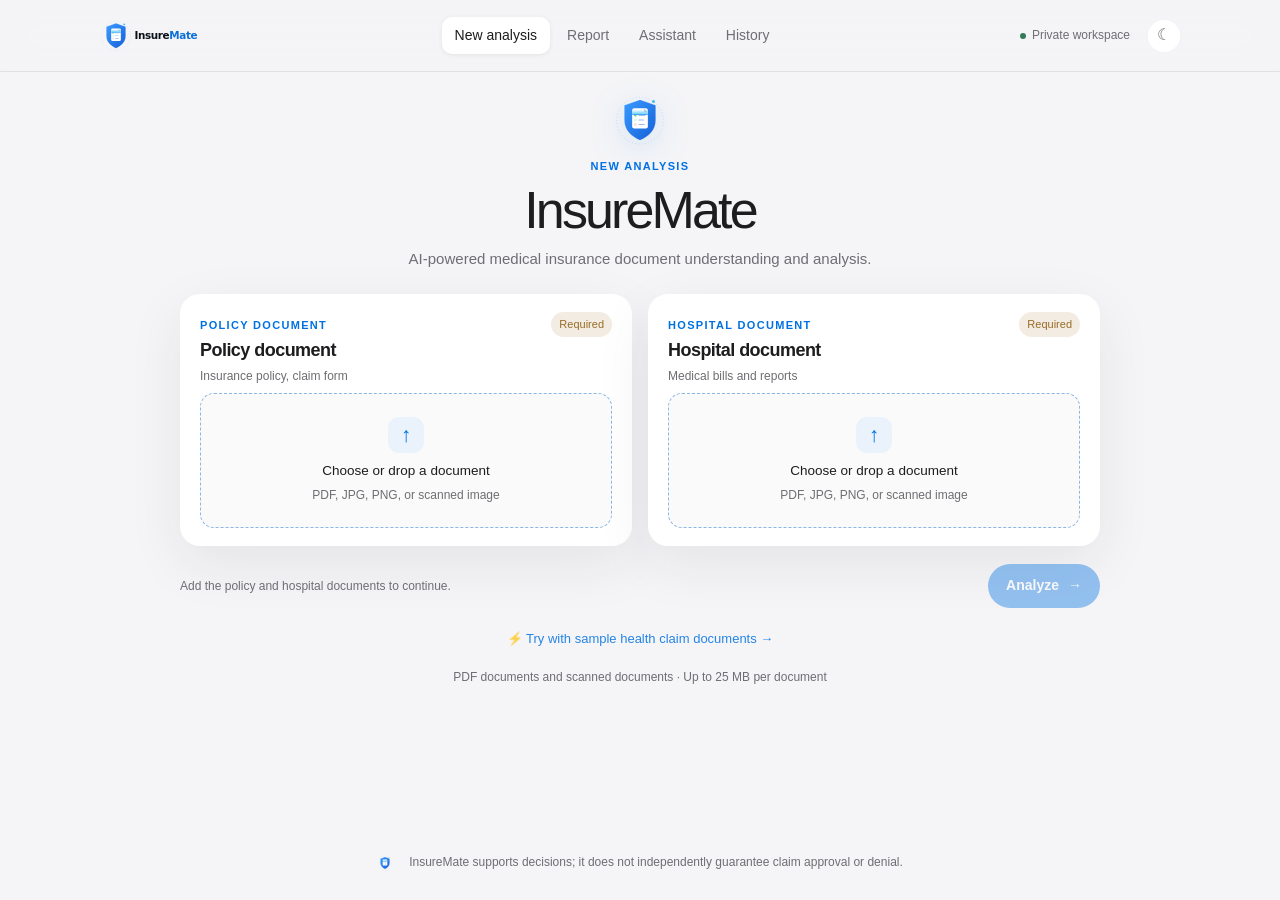
==== commit ac549857: "initialized InsureMate core application with backend services, agent logic, and frontend assets" ====
--- a/frontend/index.html
+++ b/frontend/index.html
@@ -1,937 +1,69 @@
-<!DOCTYPE html>
-<html lang="en" data-theme="dark">
+<!doctype html>
+<html lang="en" data-theme="light">
 <head>
   <meta charset="UTF-8">
-  <meta name="viewport" content="width=device-width, initial-scale=1.0">
-  <title>InsureMate — Autonomous Insurance Claim Intelligence Platform</title>
-  
-  <!-- Modern Typography: Plus Jakarta Sans, Inter, JetBrains Mono -->
-  <link rel="preconnect" href="https://fonts.googleapis.com">
-  <link rel="preconnect" href="https://fonts.gstatic.com" crossorigin>
-  <link href="https://fonts.googleapis.com/css2?family=Inter:wght@400;500;600;700&family=Plus+Jakarta+Sans:wght@500;600;700;800&family=JetBrains+Mono:wght@400;500;600&display=swap" rel="stylesheet">
-
-  <!-- Core Design System & Component Stylesheets -->
-  <link rel="stylesheet" href="css/style.css?v=3.6.0">
-  <link rel="stylesheet" href="css/dashboard.css?v=3.6.0">
-  <link rel="stylesheet" href="css/upload.css?v=3.6.0">
-  <link rel="stylesheet" href="css/agent.css?v=3.6.0">
-  <link rel="stylesheet" href="css/claim.css?v=3.6.0">
-  <link rel="stylesheet" href="css/responsive.css?v=3.6.0">
+  <meta name="viewport" content="width=device-width, initial-scale=1">
+  <meta name="description" content="InsureMate — AI-powered medical insurance document understanding and analysis.">
+  <meta name="insuremate-api-base-url" content="">
+  <title>InsureMate — Document understanding, made clear</title>
+  <link rel="icon" type="image/svg+xml" href="assets/insuremate-icon-light.svg" media="(prefers-color-scheme: light)">
+  <link rel="icon" type="image/svg+xml" href="assets/insuremate-icon-dark.svg" media="(prefers-color-scheme: dark)">
+  <link rel="apple-touch-icon" href="assets/insuremate-icon-light.svg">
+  <link rel="stylesheet" href="css/style.css?v=20261026_05">
 </head>
 <body>
-  <div class="app-layout">
-    <!-- Fixed Sidebar Navigation -->
-    <aside class="app-sidebar">
-      <div class="sidebar-header">
-        <div class="logo-badge">
-          <!-- InsureMate Shield Icon -->
-          <svg width="18" height="18" viewBox="0 0 24 24" fill="none" stroke="currentColor" stroke-width="2.2">
-            <path d="M12 2L3 7v6c0 5.55 3.84 10.74 9 12 5.16-1.26 9-6.45 9-12V7l-9-5z"/>
-            <polyline points="9 12 11 14 15 10"/>
-          </svg>
-        </div>
-        <div class="logo-text">
-          <h1>InsureMate</h1>
-          <span>Claim Intelligence</span>
-        </div>
+  <div class="app-shell">
+    <header class="topbar">
+      <a class="brand" href="#new" aria-label="InsureMate home">
+        <img class="brand-logo dark-logo" src="assets/insuremate-logo-dark.svg" alt="InsureMate" height="34">
+        <img class="brand-logo light-logo" src="assets/insuremate-logo-light.svg" alt="InsureMate" height="34">
+      </a>
+      <nav class="topnav" aria-label="Primary navigation">
+        <button class="nav-item active" data-view="new">New analysis</button>
+        <button class="nav-item" data-view="report">Report</button>
+        <button class="nav-item" data-view="assistant">Assistant</button>
+        <button class="nav-item" data-view="history">History</button>
+      </nav>
+      <div class="topbar-actions">
+        <span class="secure-note"><span class="status-dot"></span>Private workspace</span>
+        <button id="theme-toggle" class="icon-button" aria-label="Toggle color theme" title="Toggle theme">☼</button>
       </div>
+    </header>
 
-      <nav class="sidebar-nav">
-        <div class="nav-section-title">Workspace</div>
-        <button class="nav-link active" data-view="dashboard" id="nav-btn-dashboard">
-          <svg width="16" height="16" viewBox="0 0 24 24" fill="none" stroke="currentColor" stroke-width="2">
-            <rect x="3" y="3" width="7" height="7" rx="1.5"/>
-            <rect x="14" y="3" width="7" height="7" rx="1.5"/>
-            <rect x="14" y="14" width="7" height="7" rx="1.5"/>
-            <rect x="3" y="14" width="7" height="7" rx="1.5"/>
-          </svg>
-          <span>Dashboard</span>
-        </button>
+    <main id="app" class="content"></main>
 
-        <button class="nav-link" data-view="new-claim" id="nav-btn-new-claim">
-          <svg width="16" height="16" viewBox="0 0 24 24" fill="none" stroke="currentColor" stroke-width="2">
-            <circle cx="12" cy="12" r="9"/>
-            <line x1="12" y1="8" x2="12" y2="16"/>
-            <line x1="8" y1="12" x2="16" y2="12"/>
-          </svg>
-          <span>New Claim</span>
-        </button>
-
-        <button class="nav-link" data-view="claims" id="nav-btn-claims">
-          <svg width="16" height="16" viewBox="0 0 24 24" fill="none" stroke="currentColor" stroke-width="2">
-            <path d="M14 2H6a2 2 0 0 0-2 2v16a2 2 0 0 0 2 2h12a2 2 0 0 0 2-2V8z"/>
-            <polyline points="14 2 14 8 20 8"/>
-            <line x1="16" y1="13" x2="8" y2="13"/>
-            <line x1="16" y1="17" x2="8" y2="17"/>
-          </svg>
-          <span>Claims Archive</span>
-        </button>
-
-        <div class="nav-section-title">Intelligence</div>
-        <button class="nav-link" data-view="documents" id="nav-btn-documents">
-          <svg width="16" height="16" viewBox="0 0 24 24" fill="none" stroke="currentColor" stroke-width="2">
-            <path d="M4 19.5A2.5 2.5 0 0 1 6.5 17H20"/>
-            <path d="M6.5 2H20v20H6.5A2.5 2.5 0 0 1 4 19.5v-15A2.5 2.5 0 0 1 6.5 2z"/>
-          </svg>
-          <span>Documents</span>
-        </button>
-
-        <button class="nav-link" data-view="agent" id="nav-btn-agent">
-          <svg width="16" height="16" viewBox="0 0 24 24" fill="none" stroke="currentColor" stroke-width="2">
-            <polygon points="12 2 2 7 12 12 22 7 12 2"/>
-            <polyline points="2 17 12 22 22 17"/>
-            <polyline points="2 12 12 17 22 12"/>
-          </svg>
-          <span>Agent Activity</span>
-        </button>
-
-        <button class="nav-link" data-view="results" id="nav-btn-results">
-          <svg width="16" height="16" viewBox="0 0 24 24" fill="none" stroke="currentColor" stroke-width="2">
-            <path d="M22 11.08V12a10 10 0 1 1-5.93-9.14"/>
-            <polyline points="22 4 12 14.01 9 11.01"/>
-          </svg>
-          <span>Claim Results</span>
-        </button>
-      </nav>
-
-      <!-- Sidebar Footer with Live Agent Status Ticker -->
-      <div class="sidebar-footer">
-        <div class="agent-status-panel">
-          <div class="agent-status-top">
-            <div class="agent-status-indicator">
-              <div class="agent-pulse-dot" id="sidebar-agent-pulse"></div>
-              <span class="agent-panel-title">InsureMate Agent</span>
-            </div>
-            <span class="agent-panel-state" id="sidebar-agent-state">Ready</span>
-          </div>
-          <div class="agent-status-details">
-            <span id="sidebar-tools-count">Loading tools...</span>
-            <span id="sidebar-agent-mode">Dynamic LLM</span>
-          </div>
-        </div>
-      </div>
-    </aside>
-
-    <!-- Main Workspace Container -->
-    <div class="main-wrapper">
-      <!-- Top Sticky Header -->
-      <header class="top-header">
-        <div class="header-left">
-          <button class="header-toggle-mobile" id="btn-mobile-sidebar-toggle" aria-label="Toggle navigation">
-            <svg width="18" height="18" viewBox="0 0 24 24" fill="none" stroke="currentColor" stroke-width="2">
-              <line x1="3" y1="12" x2="21" y2="12"/>
-              <line x1="3" y1="6" x2="21" y2="6"/>
-              <line x1="3" y1="18" x2="21" y2="18"/>
-            </svg>
-          </button>
-
-          <div class="header-view-title" id="header-view-title">
-            Dashboard
-          </div>
-
-          <div class="active-claim-pill" id="header-active-claim-pill" style="display: none;">
-            <span>Active:</span>
-            <strong id="header-active-claim-label">--</strong>
-            <button id="btn-clear-active-claim" title="Clear active claim selection" class="btn-icon" style="padding: 2px;">
-              <svg width="12" height="12" viewBox="0 0 24 24" fill="none" stroke="currentColor" stroke-width="2.5"><line x1="18" y1="6" x2="6" y2="18"/><line x1="6" y1="6" x2="18" y2="18"/></svg>
-            </button>
-          </div>
-        </div>
-
-        <div class="header-right">
-          <div class="header-badge-status" id="header-system-status-pill">
-            <span class="agent-pulse-dot" style="width: 6px; height: 6px;"></span>
-            <span id="header-system-status-text">Backend Connected</span>
-          </div>
-
-          <span class="header-agentic-tag">Autonomous Agent</span>
-
-          <!-- Dark / Light Theme Toggle -->
-          <button class="theme-toggle-btn" id="btn-theme-toggle" type="button" title="Switch Theme (Dark / Light)" aria-label="Toggle theme">
-            <span class="theme-icon theme-icon-dark" aria-hidden="true">
-              <svg width="14" height="14" viewBox="0 0 24 24" fill="none" stroke="currentColor" stroke-width="2"><path d="M21 12.79A9 9 0 1 1 11.21 3 7 7 0 0 0 21 12.79z"/></svg>
-            </span>
-            <span class="theme-icon theme-icon-light" aria-hidden="true">
-              <svg width="14" height="14" viewBox="0 0 24 24" fill="none" stroke="currentColor" stroke-width="2"><circle cx="12" cy="12" r="5"/><line x1="12" y1="1" x2="12" y2="3"/><line x1="12" y1="21" x2="12" y2="23"/><line x1="4.22" y1="4.22" x2="5.64" y2="5.64"/><line x1="18.36" y1="18.36" x2="19.78" y2="19.78"/><line x1="1" y1="12" x2="3" y2="12"/><line x1="21" y1="12" x2="23" y2="12"/><line x1="4.22" y1="19.78" x2="5.64" y2="18.36"/><line x1="18.36" y1="5.64" x2="19.78" y2="4.22"/></svg>
-            </span>
-            <span id="theme-mode-label">Dark</span>
-          </button>
-
-          <!-- User Badge -->
-          <div class="user-badge">
-            <div class="user-avatar">CE</div>
-            <div class="user-meta">
-              <span class="user-name">Claims Examiner</span>
-              <span class="user-role">Operations Console</span>
-            </div>
-          </div>
-        </div>
-      </header>
-
-      <!-- Primary Content Area -->
-      <main class="page-container">
-
-        <!-- ================================================================ -->
-        <!-- VIEW 1: DASHBOARD -->
-        <!-- ================================================================ -->
-        <section class="view-section active" id="view-dashboard">
-          <!-- Operations Hero Section -->
-          <div class="dashboard-hero">
-            <div class="hero-text">
-              <div class="hero-subtitle-tag">Autonomous Claim Intelligence</div>
-              <h3>Insurance Claim Operations Console</h3>
-              <p>Orchestrate multimodal vision extraction, deterministic clause verification, and dynamic missing evidence audits across health and hospital claim files.</p>
-              <div class="hero-actions">
-                <button class="btn btn-primary" id="btn-hero-new-claim" data-action="new-claim">
-                  <svg width="14" height="14" viewBox="0 0 24 24" fill="none" stroke="currentColor" stroke-width="2"><line x1="12" y1="5" x2="12" y2="19"/><line x1="5" y1="12" x2="19" y2="12"/></svg>
-                  <span>+ New Claim</span>
-                </button>
-                <button class="btn btn-secondary" id="btn-hero-view-claims">
-                  <svg width="14" height="14" viewBox="0 0 24 24" fill="none" stroke="currentColor" stroke-width="2"><path d="M14 2H6a2 2 0 0 0-2 2v16a2 2 0 0 0 2 2h12a2 2 0 0 0 2-2V8z"/><polyline points="14 2 14 8 20 8"/><line x1="16" y1="13" x2="8" y2="13"/><line x1="16" y1="17" x2="8" y2="17"/></svg>
-                  <span>Claims Archive</span>
-                </button>
-              </div>
-            </div>
-
-            <!-- Live Telemetry Widget -->
-            <div class="hero-system-stats">
-              <div class="system-stat-col">
-                <span class="system-stat-label">Agent Engine</span>
-                <span class="system-stat-val text-emerald">
-                  <span class="agent-pulse-dot" style="width: 5px; height: 5px;"></span> OPERATIONAL
-                </span>
-              </div>
-              <div class="system-stat-divider"></div>
-              <div class="system-stat-col">
-                <span class="system-stat-label">Tools Online</span>
-                <span class="system-stat-val" id="hero-stat-tools">--</span>
-              </div>
-              <div class="system-stat-divider"></div>
-              <div class="system-stat-col">
-                <span class="system-stat-label">Total Claims</span>
-                <span class="system-stat-val" id="hero-stat-claims">0</span>
-              </div>
-            </div>
-          </div>
-
-          <!-- 1-Click Evaluation Scenarios Bar -->
-          <div class="demo-scenarios-bar">
-            <div class="demo-bar-label">
-              <svg width="14" height="14" viewBox="0 0 24 24" fill="none" stroke="currentColor" stroke-width="2"><polygon points="5 3 19 12 5 21 5 3"/></svg>
-              <span>1-Click Test Scenarios:</span>
-            </div>
-            <div class="demo-buttons-group">
-              <button class="btn btn-secondary btn-sm" id="btn-dash-demo-health">
-                <svg width="13" height="13" viewBox="0 0 24 24" fill="none" stroke="currentColor" stroke-width="2"><path d="M22 12h-4l-3 9L9 3l-3 9H2"/></svg>
-                <span>Health Claim Demo (Policy A)</span>
-              </button>
-              <button class="btn btn-secondary btn-sm" id="btn-dash-demo-travel" style="display: none;" aria-hidden="true">
-                <svg width="13" height="13" viewBox="0 0 24 24" fill="none" stroke="currentColor" stroke-width="2"><circle cx="12" cy="12" r="10"/><line x1="2" y1="12" x2="22" y2="12"/><path d="M12 2a15.3 15.3 0 0 1 4 10 15.3 15.3 0 0 1-4 10 15.3 15.3 0 0 1-4-10 15.3 15.3 0 0 1 4-10z"/></svg>
-                <span>Travel Claim Demo (Policy B)</span>
-              </button>
-            </div>
-          </div>
-
-          <!-- KPI Metric Cards Grid -->
-          <div class="kpi-grid">
-            <div class="kpi-card kpi-blue">
-              <div class="kpi-content">
-                <div class="kpi-title">Claims Processed</div>
-                <div class="kpi-value" id="kpi-total-claims">0</div>
-                <div class="kpi-subtext">Persisted in SQLite database</div>
-              </div>
-              <div class="kpi-icon-badge">
-                <svg width="18" height="18" viewBox="0 0 24 24" fill="none" stroke="currentColor" stroke-width="2"><path d="M14 2H6a2 2 0 0 0-2 2v16a2 2 0 0 0 2 2h12a2 2 0 0 0 2-2V8z"/><polyline points="14 2 14 8 20 8"/><line x1="16" y1="13" x2="8" y2="13"/><line x1="16" y1="17" x2="8" y2="17"/></svg>
-              </div>
-            </div>
-
-            <div class="kpi-card kpi-indigo">
-              <div class="kpi-content">
-                <div class="kpi-title">Documents Analyzed</div>
-                <div class="kpi-value" id="kpi-total-docs">0</div>
-                <div class="kpi-subtext">Qwen-VL vision & OCR parsed</div>
-              </div>
-              <div class="kpi-icon-badge">
-                <svg width="18" height="18" viewBox="0 0 24 24" fill="none" stroke="currentColor" stroke-width="2"><rect x="3" y="3" width="18" height="18" rx="2"/><line x1="3" y1="9" x2="21" y2="9"/><line x1="9" y1="21" x2="9" y2="9"/></svg>
-              </div>
-            </div>
-
-            <div class="kpi-card kpi-amber">
-              <div class="kpi-content">
-                <div class="kpi-title">Missing Evidence</div>
-                <div class="kpi-value text-amber" id="kpi-missing-docs">0</div>
-                <div class="kpi-subtext">Unfulfilled policy clauses</div>
-              </div>
-              <div class="kpi-icon-badge">
-                <svg width="18" height="18" viewBox="0 0 24 24" fill="none" stroke="currentColor" stroke-width="2"><circle cx="12" cy="12" r="10"/><line x1="12" y1="8" x2="12" y2="12"/><line x1="12" y1="16" x2="12.01" y2="16"/></svg>
-              </div>
-            </div>
-
-            <div class="kpi-card kpi-emerald">
-              <div class="kpi-content">
-                <div class="kpi-title">Ready for Review</div>
-                <div class="kpi-value text-emerald" id="kpi-ready-claims">0</div>
-                <div class="kpi-subtext">Validated & compliant submissions</div>
-              </div>
-              <div class="kpi-icon-badge">
-                <svg width="18" height="18" viewBox="0 0 24 24" fill="none" stroke="currentColor" stroke-width="2"><polyline points="20 6 9 17 4 12"/></svg>
-              </div>
-            </div>
-          </div>
-
-          <!-- Recent Claims Table Card -->
-          <div class="card">
-            <div class="card-header">
-              <h3 class="card-title">
-                <svg width="16" height="16" viewBox="0 0 24 24" fill="none" stroke="currentColor" stroke-width="2"><rect x="3" y="4" width="18" height="18" rx="2"/><line x1="16" y1="2" x2="16" y2="6"/><line x1="8" y1="2" x2="8" y2="6"/><line x1="3" y1="10" x2="21" y2="10"/></svg>
-                <span>Recent Claim Sessions</span>
-              </h3>
-              <div class="table-controls">
-                <div class="search-box">
-                  <svg width="14" height="14" viewBox="0 0 24 24" fill="none" stroke="currentColor" stroke-width="2"><circle cx="11" cy="11" r="8"/><line x1="21" y1="21" x2="16.65" y2="16.65"/></svg>
-                  <input type="text" id="dash-claims-search" placeholder="Search by Claim ID or Type...">
-                </div>
-                <div class="filter-group">
-                  <select id="dash-claims-filter">
-                    <option value="ALL">All Statuses</option>
-                    <option value="RUNNING">Agent Running</option>
-                    <option value="READY">Claim Ready</option>
-                    <option value="MISSING">Action Required</option>
-                    <option value="PENDING">Pending</option>
-                    <option value="FAILED">Failed</option>
-                  </select>
-                </div>
-              </div>
-            </div>
-
-            <div class="table-responsive">
-              <table class="data-table">
-                <thead>
-                  <tr>
-                    <th>Claim ID</th>
-                    <th>Policy & Hospital Docs</th>
-                    <th>Claim Type</th>
-                    <th>Date Created</th>
-                    <th>Documents</th>
-                    <th>Status</th>
-                    <th>Action</th>
-                  </tr>
-                </thead>
-                <tbody id="dash-claims-tbody">
-                  <!-- Populated dynamically via dashboard.js -->
-                </tbody>
-              </table>
-            </div>
-          </div>
-        </section>
-
-        <!-- ================================================================ -->
-        <!-- VIEW 2: NEW CLAIM (WORKFLOW REGISTRATION) -->
-        <!-- ================================================================ -->
-        <section class="view-section" id="view-new-claim">
-          <div class="page-header">
-            <div class="page-title-group">
-              <h2>New Insurance Claim Registration</h2>
-              <p>Upload policy documents and hospital/evidence files to initiate autonomous agent analysis.</p>
-            </div>
-          </div>
-
-          <!-- 4-Stage Horizontal Stepper Wizard -->
-          <div class="stepper-wizard">
-            <div class="wizard-step active" id="wiz-step-1">
-              <div class="wizard-step-num">01</div>
-              <span>Claim Details</span>
-            </div>
-            <span class="wizard-step-arrow">⟶</span>
-            <div class="wizard-step" id="wiz-step-2">
-              <div class="wizard-step-num">02</div>
-              <span>Upload Documents</span>
-            </div>
-            <span class="wizard-step-arrow">⟶</span>
-            <div class="wizard-step" id="wiz-step-3">
-              <div class="wizard-step-num">03</div>
-              <span>Review & Execution</span>
-            </div>
-            <span class="wizard-step-arrow">⟶</span>
-            <div class="wizard-step" id="wiz-step-4">
-              <div class="wizard-step-num">04</div>
-              <span>Agent Analysis</span>
-            </div>
-          </div>
-
-          <div class="card">
-            <form id="claim-create-form">
-              <!-- Step 1: Claim Information -->
-              <h4 style="font-size: 0.8rem; font-weight: 700; color: var(--accent); margin-bottom: 14px; text-transform: uppercase; letter-spacing: 0.08em;">
-                Step 1: Incident & Claim Details
-              </h4>
-
-              <div class="form-grid">
-                <!-- AI Vision notice banner -->
-                <div style="grid-column: 1 / -1; display: flex; align-items: center; gap: 12px; background: var(--accent-light); border: 1px solid rgba(56, 189, 248, 0.25); border-radius: var(--radius-sm); padding: 12px 16px; margin-bottom: 4px;">
-                  <svg width="18" height="18" viewBox="0 0 24 24" fill="none" stroke="currentColor" stroke-width="2" style="color: var(--accent); flex-shrink: 0;"><circle cx="12" cy="12" r="10"/><line x1="12" y1="16" x2="12" y2="12"/><line x1="12" y1="8" x2="12.01" y2="8"/></svg>
-                  <div style="font-size: 0.8rem; color: var(--text-primary); line-height: 1.45;">
-                    <strong>Document Architecture:</strong> Upload your active <strong>Insurance Policy</strong> (premium contract you hold) and your <strong>Hospital / Claim Document(s)</strong> (admission record, bills, medical receipts to redeem your insurance). Claim references, policy limits, and diagnosis amounts are extracted dynamically from your PDFs.
-                  </div>
-                </div>
-
-                <input type="hidden" id="select-claim-type" value="health">
-
-                <div class="form-group">
-                  <label class="form-label" for="input-incident-date">Hospital Admission Date (Optional)</label>
-                  <input type="date" id="input-incident-date" class="form-input">
-                  <span class="form-hint">Date of admission or occurrence (verified against policy coverage period).</span>
-                </div>
-
-                <div class="form-group">
-                  <label class="form-label" for="input-incident-notes">Hospital / Facility Name & Location (Optional)</label>
-                  <input type="text" id="input-incident-notes" class="form-input" placeholder="e.g. Apollo Hospital, Inpatient Care, City ER">
-                  <span class="form-hint">Supplemental hospital context for the agent's observation log.</span>
-                </div>
-
-                <div class="form-group full-width">
-                  <label class="form-label" for="input-claim-goal">Agent Analysis Objective</label>
-                  <input type="text" id="input-claim-goal" class="form-input"
-                    value="Determine claim readiness, validate medical bills, and detect any missing evidence."
-                    placeholder="Enter claim objective...">
-                  <span class="form-hint">Directs the autonomous agent's strategic planning and dynamic tool calls.</span>
-                </div>
-              </div>
-
-              <!-- Step 2: Documents Upload -->
-              <h4 style="font-size: 0.8rem; font-weight: 700; color: var(--accent); margin: 24px 0 14px; text-transform: uppercase; letter-spacing: 0.08em;">
-                Step 2: Upload Documents
-              </h4>
-
-              <div class="dropzones-container">
-                <!-- Dropzone 1: Insurance Policy Document -->
-                <div class="dropzone-wrapper">
-                  <label class="form-label">
-                    <span>Insurance Policy Document</span>
-                    <span style="font-size: 0.68rem; color: var(--accent);">Policy Premium Contract</span>
-                  </label>
-                  <div class="dropzone-box" id="policy-dropzone">
-                    <input type="file" id="policy-file-input" accept=".pdf">
-                    <div class="dropzone-icon">
-                      <svg width="18" height="18" viewBox="0 0 24 24" fill="none" stroke="currentColor" stroke-width="2"><path d="M14 2H6a2 2 0 0 0-2 2v16a2 2 0 0 0 2 2h12a2 2 0 0 0 2-2V8z"/><polyline points="14 2 14 8 20 8"/><line x1="16" y1="13" x2="8" y2="13"/><line x1="16" y1="17" x2="8" y2="17"/></svg>
-                    </div>
-                    <div class="dropzone-title">Insurance Policy Document</div>
-                    <div class="dropzone-hint">Contract/schedule PDF you hold & pay premium for (e.g. Policy.pdf)</div>
-                  </div>
-                  <div class="file-list" id="policy-files-list"></div>
-                </div>
-
-                <!-- Dropzone 2: Hospital / Claim Document(s) -->
-                <div class="dropzone-wrapper">
-                  <label class="form-label">
-                    <span>Hospital / Claim Document(s)</span>
-                    <span style="font-size: 0.68rem; color: var(--emerald);">Bills & Medical Records</span>
-                  </label>
-                  <div class="dropzone-box" id="claim-dropzone">
-                    <input type="file" id="claim-file-input" accept=".pdf" multiple>
-                    <div class="dropzone-icon">
-                      <svg width="18" height="18" viewBox="0 0 24 24" fill="none" stroke="currentColor" stroke-width="2"><path d="M4 19.5A2.5 2.5 0 0 1 6.5 17H20"/><path d="M6.5 2H20v20H6.5A2.5 2.5 0 0 1 4 19.5v-15A2.5 2.5 0 0 1 6.5 2z"/></svg>
-                    </div>
-                    <div class="dropzone-title">Upload Hospital / Claim Document(s)</div>
-                    <div class="dropzone-hint">Hospital bills, discharge summaries, receipts to redeem/avail insurance</div>
-                  </div>
-                  <div class="file-list" id="claim-files-list"></div>
-                </div>
-              </div>
-
-              <!-- Step 3: Review Summary & Execution Settings -->
-              <h4 style="font-size: 0.8rem; font-weight: 700; color: var(--accent); margin: 24px 0 14px; text-transform: uppercase; letter-spacing: 0.08em;">
-                Step 3: Review & Execution Settings
-              </h4>
-
-              <div class="review-summary-card">
-                <div class="review-summary-left">
-                  <div class="review-meta-item">
-                    <span class="review-meta-label">Claim Document Reference</span>
-                    <span class="review-meta-val" id="review-claim-ref">Awaiting Hospital Document</span>
-                  </div>
-                  <div class="review-meta-item">
-                    <span class="review-meta-label">Insurance Policy Contract</span>
-                    <span class="review-meta-val" id="review-policy-status">None</span>
-                  </div>
-                  <div class="review-meta-item">
-                    <span class="review-meta-label">Hospital Document(s)</span>
-                    <span class="review-meta-val" id="review-files-count">0 file(s)</span>
-                  </div>
-                </div>
-                <span class="badge badge-processing">Ready to Orchestrate</span>
-              </div>
-
-              <!-- Execution Settings -->
-              <div class="advanced-settings-box" style="margin-top: 14px;">
-                <div style="display: grid; grid-template-columns: repeat(auto-fit, minmax(220px, 1fr)); gap: 14px;">
-                  <label class="setting-toggle-item">
-                    <input type="checkbox" id="check-auto-run" checked>
-                    <div>
-                      <span class="setting-title">Auto-Run Agent</span>
-                      <span class="setting-desc">Execute autonomous analysis upon creation</span>
-                    </div>
-                  </label>
-                </div>
-              </div>
-
-              <!-- Form Actions Bar -->
-              <div style="margin-top: 20px; display: flex; justify-content: flex-end; gap: 10px;">
-                <button type="button" class="btn btn-secondary" id="btn-reset-form">
-                  <span>Reset Form</span>
-                </button>
-                <button type="submit" class="btn btn-primary" id="btn-submit-claim">
-                  <svg width="14" height="14" viewBox="0 0 24 24" fill="none" stroke="currentColor" stroke-width="2"><polygon points="5 3 19 12 5 21 5 3"/></svg>
-                  <span>Submit & Launch Agent</span>
-                </button>
-              </div>
-            </form>
-          </div>
-        </section>
-
-        <!-- ================================================================ -->
-        <!-- VIEW 3: CLAIMS ARCHIVE -->
-        <!-- ================================================================ -->
-        <section class="view-section" id="view-claims">
-          <div class="page-header">
-            <div class="page-title-group">
-              <h2>Historical Claims Archive</h2>
-              <p>Browse, inspect, and evaluate stored claims and execution histories.</p>
-            </div>
-            <div style="display: flex; gap: 8px;">
-              <button class="btn btn-secondary btn-sm" id="btn-refresh-claims">
-                <svg width="13" height="13" viewBox="0 0 24 24" fill="none" stroke="currentColor" stroke-width="2"><polyline points="23 4 23 10 17 10"/><polyline points="1 20 1 14 7 14"/><path d="M3.51 9a9 9 0 0 1 14.85-3.36L23 10M1 14l4.64 4.36A9 9 0 0 0 20.49 15"/></svg>
-                <span>Refresh</span>
-              </button>
-              <button class="btn btn-primary btn-sm" data-action="new-claim">
-                <span>+ New Claim</span>
-              </button>
-            </div>
-          </div>
-
-          <div class="card">
-            <div class="card-header">
-              <h3 class="card-title">
-                <svg width="16" height="16" viewBox="0 0 24 24" fill="none" stroke="currentColor" stroke-width="2"><path d="M14 2H6a2 2 0 0 0-2 2v16a2 2 0 0 0 2 2h12a2 2 0 0 0 2-2V8z"/><polyline points="14 2 14 8 20 8"/></svg>
-                <span>All Claim Sessions</span>
-              </h3>
-              <div class="table-controls">
-                <div class="search-box">
-                  <svg width="14" height="14" viewBox="0 0 24 24" fill="none" stroke="currentColor" stroke-width="2"><circle cx="11" cy="11" r="8"/><line x1="21" y1="21" x2="16.65" y2="16.65"/></svg>
-                  <input type="text" id="claims-page-search" placeholder="Filter by Claim ID or Type...">
-                </div>
-                <div class="filter-group">
-                  <select id="claims-page-filter">
-                    <option value="ALL">All Statuses</option>
-                    <option value="RUNNING">Agent Running</option>
-                    <option value="READY">Ready</option>
-                    <option value="MISSING">Action Required</option>
-                    <option value="PENDING">Pending</option>
-                    <option value="FAILED">Failed</option>
-                  </select>
-                </div>
-              </div>
-            </div>
-
-            <div class="table-responsive">
-              <table class="data-table">
-                <thead>
-                  <tr>
-                    <th>Claim ID</th>
-                    <th>Policy & Hospital Docs</th>
-                    <th>Claim Type</th>
-                    <th>Created At</th>
-                    <th>Documents</th>
-                    <th>Status</th>
-                    <th>Actions</th>
-                  </tr>
-                </thead>
-                <tbody id="all-claims-tbody">
-                  <!-- Populated dynamically via dashboard.js -->
-                </tbody>
-              </table>
-            </div>
-          </div>
-        </section>
-
-        <!-- ================================================================ -->
-        <!-- VIEW 4: DOCUMENTS INSPECTOR -->
-        <!-- ================================================================ -->
-        <section class="view-section" id="view-documents">
-          <div class="page-header">
-            <div class="page-title-group">
-              <h2>Extracted Document Intelligence</h2>
-              <p>Page-by-page vision classification, extracted entity fields, and policy clauses.</p>
-            </div>
-          </div>
-
-          <div class="card">
-            <div class="table-responsive">
-              <table class="data-table">
-                <thead>
-                  <tr>
-                    <th>Page / Source</th>
-                    <th>Document Classification</th>
-                    <th>Policy / Ref No.</th>
-                    <th>Holder / Patient</th>
-                    <th>Dates</th>
-                    <th>Amount</th>
-                    <th>Validation</th>
-                    <th>Details</th>
-                  </tr>
-                </thead>
-                <tbody id="docs-table-tbody">
-                  <!-- Populated dynamically via documents.js -->
-                </tbody>
-              </table>
-            </div>
-          </div>
-        </section>
-
-        <!-- ================================================================ -->
-        <!-- VIEW 5: AGENT ACTIVITY (DYNAMIC AGENTIC AI WORKSPACE) -->
-        <!-- ================================================================ -->
-        <section class="view-section" id="view-agent">
-          <!-- Active Execution Banner -->
-          <div class="execution-banner">
-            <div class="banner-left">
-              <div class="agent-icon-badge">
-                <svg width="20" height="20" viewBox="0 0 24 24" fill="none" stroke="currentColor" stroke-width="2"><circle cx="12" cy="12" r="10"/><polyline points="12 6 12 12 16 14"/></svg>
-              </div>
-              <div class="banner-title-group">
-                <h3>Autonomous Agent Operations Console</h3>
-                <p id="agent-goal-display">Decomposing claim objective into autonomous tool invocations...</p>
-              </div>
-            </div>
-            <div class="banner-meta">
-              <span>Claim ID: <strong id="agent-claim-id-display">--</strong></span>
-              <span>Iterations: <strong id="agent-iteration-count">0</strong></span>
-              <span class="badge badge-processing" id="agent-status-pill">INITIALIZED</span>
-            </div>
-            <div class="banner-actions">
-              <button class="btn btn-secondary btn-sm" id="btn-agent-refresh" title="Reload status from backend">
-                <svg width="13" height="13" viewBox="0 0 24 24" fill="none" stroke="currentColor" stroke-width="2"><polyline points="23 4 23 10 17 10"/><polyline points="1 20 1 14 7 14"/><path d="M3.51 9a9 9 0 0 1 14.85-3.36L23 10M1 14l4.64 4.36A9 9 0 0 0 20.49 15"/></svg>
-                <span>Refresh</span>
-              </button>
-              <button class="btn btn-primary btn-sm" id="btn-agent-start-run">
-                <svg width="13" height="13" viewBox="0 0 24 24" fill="none" stroke="currentColor" stroke-width="2"><polygon points="5 3 19 12 5 21 5 3"/></svg>
-                <span>Run Agent</span>
-              </button>
-              <button class="btn btn-secondary btn-sm" id="btn-agent-view-results" style="display: none;">
-                <span>View Results</span>
-                <svg width="13" height="13" viewBox="0 0 24 24" fill="none" stroke="currentColor" stroke-width="2"><polyline points="9 18 15 12 9 6"/></svg>
-              </button>
-            </div>
-          </div>
-
-          <!-- Dynamic Observed Execution Sequence (#stepper-track) -->
-          <div class="stepper-container">
-            <div class="stepper-header">
-              <div class="stepper-title">
-                <svg width="16" height="16" viewBox="0 0 24 24" fill="none" stroke="currentColor" stroke-width="2"><polyline points="22 12 18 12 15 21 9 3 6 12 2 12"/></svg>
-                <span>Observed Execution Sequence (LLM Tool Invocations)</span>
-              </div>
-              <span style="font-size: 0.72rem; color: var(--text-muted);">
-                Real tool decisions selected dynamically based on intermediate observations
-              </span>
-            </div>
-
-            <!-- Dynamic Execution Nodes Injected Here -->
-            <div class="stepper-track" id="stepper-track">
-              <!-- Dynamically populated via agent.js -->
-            </div>
-          </div>
-
-          <!-- Dynamic Tool Capability Registry Panel -->
-          <div class="agent-tools-panel">
-            <div class="agent-tools-header">
-              <div class="agent-tools-title">
-                <svg width="16" height="16" viewBox="0 0 24 24" fill="none" stroke="currentColor" stroke-width="2"><rect x="2" y="7" width="20" height="14" rx="2"/><path d="M16 21V5a2 2 0 0 0-2-2h-4a2 2 0 0 0-2 2v16"/></svg>
-                <span>Agent Capability Catalog (Discovered via /api/tools)</span>
-              </div>
-              <span class="badge badge-neutral" id="agent-tools-count-badge">Discovering tools...</span>
-            </div>
-
-            <!-- Dynamically populated tool cards from backend registry -->
-            <div class="agent-tools-grid" id="agent-tools-grid">
-              <!-- Populated dynamically via agent.js -->
-            </div>
-          </div>
-
-          <!-- Dynamic Decision & Reasoning Workspace -->
-          <div class="decision-card">
-            <div class="card-header" style="margin-bottom: 14px;">
-              <h3 class="card-title">
-                <svg width="16" height="16" viewBox="0 0 24 24" fill="none" stroke="currentColor" stroke-width="2"><polygon points="12 2 2 7 12 12 22 7 12 2"/><polyline points="2 17 12 22 22 17"/><polyline points="2 12 12 17 22 12"/></svg>
-                <span>Dynamic Agent Decision & Observation Workspace</span>
-              </h3>
-            </div>
-
-            <div class="decision-grid">
-              <!-- Block 1: Current Objective -->
-              <div class="decision-block">
-                <div class="decision-block-title">Current Objective</div>
-                <div class="decision-block-content" id="agent-current-objective">
-                  Analyze submitted documents, validate validity period, and detect any missing required evidence.
-                </div>
-              </div>
-
-              <!-- Block 2: Latest Observation -->
-              <div class="decision-block">
-                <div class="decision-block-title">Latest Observed Result</div>
-                <div class="decision-block-content" id="agent-latest-observation">
-                  Waiting for initial tool observation.
-                </div>
-              </div>
-
-              <!-- Block 3: Next Selected Action -->
-              <div class="decision-block">
-                <div class="decision-block-title">Next Selected Action</div>
-                <div class="decision-block-content" style="font-weight: 600; color: var(--accent);" id="agent-next-action">
-                  Autonomous Planning
-                </div>
-              </div>
-
-              <!-- Block 4: Operational Reasoning -->
-              <div class="decision-block">
-                <div class="decision-block-title">Operational Decision / Reasoning</div>
-                <div class="decision-block-content" id="agent-decision-reason" style="font-size: 0.8rem; color: var(--text-secondary);">
-                  Awaiting agent trigger to begin autonomous multi-step execution.
-                </div>
-              </div>
-
-              <!-- Block 5: Completed Actions Checklist -->
-              <div class="decision-block" style="grid-column: 1 / -1;">
-                <div class="decision-block-title">Verified Completed Actions</div>
-                <ul class="action-checklist" id="agent-completed-actions">
-                  <li>No actions completed yet.</li>
-                </ul>
-              </div>
-            </div>
-          </div>
-
-          <!-- Chronological Tool Execution Activity Timeline -->
-          <div class="card timeline-card">
-            <div class="timeline-header-main">
-              <h3 class="card-title">
-                <svg width="16" height="16" viewBox="0 0 24 24" fill="none" stroke="currentColor" stroke-width="2"><circle cx="12" cy="12" r="10"/><polyline points="12 6 12 12 16 14"/></svg>
-                <span>Chronological Tool Execution Trace</span>
-              </h3>
-              <span style="font-size: 0.72rem; color: var(--text-muted);">
-                Granular record of all tool calls, inputs, durations, and output observations
-              </span>
-            </div>
-            <div class="timeline-container" id="agent-timeline-container">
-              <!-- Populated dynamically via agent.js -->
-            </div>
-          </div>
-        </section>
-
-        <!-- ================================================================ -->
-        <!-- VIEW 6: CLAIM RESULTS (FINAL READINESS ASSESSMENT) -->
-        <!-- ================================================================ -->
-        <section class="view-section" id="view-results">
-          <!-- Module 1: The Adjudication Verdict Hero Banner -->
-          <div id="results-verdict-banner-container">
-            <!-- Initial fallback action buttons for compatibility -->
-            <div style="display: none;" aria-hidden="true">
-              <button id="btn-copy-claim-summary"></button>
-              <button id="btn-copy-raw-json"></button>
-              <button id="btn-download-claim-report"></button>
-            </div>
-          </div>
-
-          <!-- Module 2: High-Impact KPI Metrics Bar (4 Cards) -->
-          <div id="results-kpi-metrics-container">
-            <!-- Populated dynamically via claim.js -->
-          </div>
-
-          <!-- Tabbed Deep-Dive Results -->
-          <div class="card">
-            <div class="results-tab-nav">
-              <button class="results-tab-btn active" data-tab="tab-overview">Overview</button>
-              <button class="results-tab-btn" data-tab="tab-missing-evidence">Missing Evidence</button>
-              <button class="results-tab-btn" data-tab="tab-validity-math">Validity & Dates</button>
-              <button class="results-tab-btn" data-tab="tab-doc-validation">Document Validation</button>
-              <button class="results-tab-btn" data-tab="tab-extracted-entities">Extracted Information</button>
-              <button class="results-tab-btn" data-tab="tab-raw-state">Technical Details</button>
-            </div>
-
-            <!-- Tab 1: Overview Summary -->
-            <div class="results-tab-pane active" id="tab-overview">
-              <div style="background: var(--bg-elevated); border: 1px solid var(--border-subtle); border-radius: var(--radius-sm); padding: 18px; margin-bottom: 16px;">
-                <h4 style="font-size: 0.88rem; font-weight: 700; color: var(--text-heading); margin-bottom: 8px;">Claim Executive Summary</h4>
-                <p id="results-overview-summary-text" style="font-size: 0.82rem; color: var(--text-secondary); line-height: 1.5;">
-                  Select a claim or execute the InsureMate Agent to view the comprehensive synthesis.
-                </p>
-              </div>
-
-              <div style="background: var(--bg-elevated); border: 1px solid var(--border-subtle); border-radius: var(--radius-sm); padding: 18px;">
-                <h4 style="font-size: 0.88rem; font-weight: 700; color: var(--text-heading); margin-bottom: 8px;">Action Items & Recommendations</h4>
-                <ul id="results-action-items-list" class="action-checklist">
-                  <li style="color: var(--text-muted);">No action items recorded.</li>
-                </ul>
-              </div>
-            </div>
-
-            <!-- Tab 2: Interactive Evidence & Document Remediation Center -->
-            <div class="results-tab-pane" id="tab-missing-evidence">
-              <div class="remediation-section-header">
-                <div class="remediation-header-title">
-                  <svg width="18" height="18" viewBox="0 0 24 24" fill="none" stroke="currentColor" stroke-width="2"><path d="M14 2H6a2 2 0 0 0-2 2v16a2 2 0 0 0 2 2h12a2 2 0 0 0 2-2V8z"/><polyline points="14 2 14 8 20 8"/><line x1="16" y1="13" x2="8" y2="13"/><line x1="16" y1="17" x2="8" y2="17"/></svg>
-                  <h3>Mandatory Evidence & Policy Clause Fulfillment</h3>
-                </div>
-                <span style="font-size: 0.76rem; color: var(--text-muted);">
-                  Attach missing documents directly to fulfill policy clauses and trigger autonomous re-adjudication
-                </span>
-              </div>
-              <div class="requirement-cards-grid" id="remediation-cards-container">
-                <!-- Populated dynamically via claim.js -->
-              </div>
-              <table style="display: none;" aria-hidden="true">
-                <tbody id="missing-evidence-tbody"></tbody>
-              </table>
-            </div>
-
-            <!-- Tab 3: Coverage & Timeline Visualizer (Validity & Dates) -->
-            <div class="results-tab-pane" id="tab-validity-math">
-              <div class="coverage-timeline-card">
-                <div class="coverage-timeline-header">
-                  <div>
-                    <div style="font-size: 0.68rem; text-transform: uppercase; color: var(--text-muted); font-weight: 700; letter-spacing: 0.06em;">Policy Coverage Horizon</div>
-                    <div style="font-size: 1.05rem; font-weight: 800; color: var(--text-heading); font-family: var(--font-mono); margin-top: 2px;" id="validity-policy-dates">
-                      -- ⟶ --
-                    </div>
-                  </div>
-                  <div>
-                    <span class="badge badge-ready" id="validity-math-status">VALID</span>
-                  </div>
-                </div>
-                <div id="coverage-gantt-chart-container">
-                  <!-- Populated dynamically via claim.js -->
-                </div>
-              </div>
-
-              <div class="remediation-header-title" style="margin-bottom: 12px;">
-                <svg width="16" height="16" viewBox="0 0 24 24" fill="none" stroke="currentColor" stroke-width="2"><rect x="3" y="4" width="18" height="18" rx="2" ry="2"/><line x1="16" y1="2" x2="16" y2="6"/><line x1="8" y1="2" x2="8" y2="6"/><line x1="3" y1="10" x2="21" y2="10"/></svg>
-                <h4 style="font-size: 0.9rem; font-weight: 700; color: var(--text-heading); margin: 0;">Date & Chronology Audit Verification</h4>
-              </div>
-              <div id="validity-checks-list" class="date-audit-checklist">
-                <!-- Populated dynamically via claim.js -->
-              </div>
-            </div>
-
-            <!-- Tab 4: Document Validation -->
-            <div class="results-tab-pane" id="tab-doc-validation">
-              <div id="doc-validation-list" style="display: flex; flex-direction: column; gap: 10px;">
-                <!-- Populated dynamically via claim.js -->
-              </div>
-            </div>
-
-            <!-- Tab 5: Extracted Entities -->
-            <div class="results-tab-pane" id="tab-extracted-entities">
-              <div id="extracted-entities-container" style="display: grid; grid-template-columns: repeat(auto-fit, minmax(280px, 1fr)); gap: 14px;">
-                <!-- Populated dynamically via claim.js -->
-              </div>
-            </div>
-
-            <!-- Tab 6: Technical Details (Raw JSON) -->
-            <div class="results-tab-pane" id="tab-raw-state">
-              <div style="background: var(--code-bg); border: 1px solid var(--code-border); border-radius: var(--radius-sm); padding: 14px; overflow-x: auto;">
-                <pre id="claim-raw-json-code" style="margin: 0; font-family: var(--font-mono); font-size: 0.72rem; color: var(--text-primary); max-height: 500px; overflow-y: auto;">
-// Raw claim session state will appear here
-                </pre>
-              </div>
-            </div>
-          </div>
-        </section>
-
-      </main>
-
-      <!-- Global App Footer -->
-      <footer class="app-footer">
-        <div>InsureMate — Agentic AI Insurance Claim Preparation System</div>
-        <div>FastAPI REST API & Autonomous Agent Orchestrator</div>
-      </footer>
-    </div>
+    <footer class="disclaimer">
+      <img class="footer-icon dark-logo" src="assets/insuremate-icon-dark.svg" alt="" width="16" height="16">
+      <img class="footer-icon light-logo" src="assets/insuremate-icon-light.svg" alt="" width="16" height="16">
+      <span>InsureMate supports decisions; it does not independently guarantee claim approval or denial.</span>
+    </footer>
   </div>
 
-  <!-- ==================================================================== -->
-  <!-- MODAL 1: DOCUMENT DETAIL INSPECTOR -->
-  <!-- ==================================================================== -->
-  <div class="modal-overlay" id="doc-detail-modal">
-    <div class="modal-card">
-      <div class="modal-header">
-        <h3 id="doc-modal-title">Document Inspection</h3>
-        <button class="btn btn-icon btn-sm" id="btn-close-doc-modal" aria-label="Close modal">
-          <svg width="14" height="14" viewBox="0 0 24 24" fill="none" stroke="currentColor" stroke-width="2.5"><line x1="18" y1="6" x2="6" y2="18"/><line x1="6" y1="6" x2="18" y2="18"/></svg>
-        </button>
-      </div>
-      <div class="modal-body" id="doc-modal-body">
-        <!-- Injected via documents.js -->
-      </div>
-      <div class="modal-footer">
-        <button class="btn btn-secondary btn-sm" onclick="Utils.closeModal('doc-detail-modal')">Close</button>
-      </div>
-    </div>
+  <div id="toast" class="toast" role="status" aria-live="polite"></div>
+
+  <!-- Compatibility Bridge for CLI and automated assertion harnesses -->
+  <div id="integration-template-bridge" style="display:none;" aria-hidden="true">
+    <div id="stepper-track" class="stepper-track"></div>
+    <div id="agent-completed-actions">Autonomous Agent</div>
+    <div id="agent-tools-grid"></div>
+    <div id="agent-current-objective"></div>
+    <div id="agent-latest-observation"></div>
+    <div id="agent-next-action"></div>
+    <div id="agent-decision-reason"></div>
+    <div id="agent-timeline-container"></div>
+    <button id="btn-agent-start-run"></button>
+    <div id="doc-detail-modal"></div>
+    <div id="tool-schema-modal"></div>
+    <div id="delete-confirm-modal"></div>
+    <button id="btn-dash-demo-health"></button>
+    <button id="btn-dash-demo-travel"></button>
+    <button id="btn-copy-claim-summary"></button>
+    <button id="btn-copy-raw-json"></button>
+    <button id="btn-download-claim-report"></button>
+    <table><tbody id="missing-evidence-tbody"></tbody></table>
   </div>
 
-  <!-- ==================================================================== -->
-  <!-- MODAL 2: TOOL SCHEMA INSPECTOR -->
-  <!-- ==================================================================== -->
-  <div class="modal-overlay" id="tool-schema-modal">
-    <div class="modal-card">
-      <div class="modal-header">
-        <h3 id="tool-schema-modal-title">Tool Schema & Parameters</h3>
-        <button class="btn btn-icon btn-sm" id="btn-close-schema-modal" aria-label="Close modal">
-          <svg width="14" height="14" viewBox="0 0 24 24" fill="none" stroke="currentColor" stroke-width="2.5"><line x1="18" y1="6" x2="6" y2="18"/><line x1="6" y1="6" x2="18" y2="18"/></svg>
-        </button>
-      </div>
-      <div class="modal-body" id="tool-schema-modal-body">
-        <!-- Injected via agent.js -->
-      </div>
-      <div class="modal-footer">
-        <button class="btn btn-secondary btn-sm" onclick="Utils.closeModal('tool-schema-modal')">Close</button>
-      </div>
-    </div>
-  </div>
-
-  <!-- ==================================================================== -->
-  <!-- MODAL 3: DELETE CLAIM CONFIRMATION -->
-  <!-- ==================================================================== -->
-  <div class="modal-overlay" id="delete-confirm-modal">
-    <div class="modal-card" style="max-width: 440px;">
-      <div class="modal-header">
-        <h3>Delete Claim Session</h3>
-        <button class="btn btn-icon btn-sm" id="btn-close-delete-modal" aria-label="Close modal">
-          <svg width="14" height="14" viewBox="0 0 24 24" fill="none" stroke="currentColor" stroke-width="2.5"><line x1="18" y1="6" x2="6" y2="18"/><line x1="6" y1="6" x2="18" y2="18"/></svg>
-        </button>
-      </div>
-      <div class="modal-body">
-        <p style="color: var(--text-secondary); font-size: 0.84rem; line-height: 1.5;">
-          Are you sure you want to delete claim <strong id="delete-claim-id-label" style="color: var(--text-heading);">--</strong>?
-          This action will permanently remove the claim record and uploaded documents.
-        </p>
-      </div>
-      <div class="modal-footer">
-        <button class="btn btn-secondary btn-sm" id="btn-cancel-delete">Cancel</button>
-        <button class="btn btn-danger btn-sm" id="btn-confirm-delete">Delete Permanently</button>
-      </div>
-    </div>
-  </div>
-
-  <!-- Toast Notification Container -->
-  <div class="toast-container" id="toast-container"></div>
-
-  <!-- Application Logic Modules -->
-  <script src="js/utils.js?v=3.7.0"></script>
-  <script src="js/api.js?v=3.7.0"></script>
-  <script src="js/state.js?v=3.7.0"></script>
-  <script src="js/dashboard.js?v=3.7.0"></script>
-  <script src="js/upload.js?v=3.7.0"></script>
-  <script src="js/agent.js?v=3.7.0"></script>
-  <script src="js/documents.js?v=3.7.0"></script>
-  <script src="js/claim.js?v=3.7.0"></script>
-  <script src="js/app.js?v=3.7.0"></script>
+  <script src="js/api.js?v=20261026_06"></script>
+  <script src="js/app.js?v=20261026_06"></script>
 </body>
 </html>
--- a/frontend/css/style.css
+++ b/frontend/css/style.css
@@ -1,1281 +1,564 @@
-/* frontend/css/style.css
-   InsureMate — Enterprise Autonomous Insurance Claim Intelligence Platform
-   Minimal, High-Precision Design System: Obsidian Dark & Ceramic Light
-   Linear / Stripe / Vercel / Antigravity Aesthetic
-*/
+:root {
+  --bg: #f5f5f7; --surface: #fff; --surface-soft: #fafafa; --text: #1d1d1f; --muted: #6e6e73;
+  --line: rgba(0,0,0,.08); --accent: #0071e3; --accent-soft: #eaf3fc; --green: #347a58; --amber: #996d25; --red: #9b5555;
+  --shadow: 0 18px 55px rgba(40,40,55,.08); --radius: 24px; --font: -apple-system, BlinkMacSystemFont, "SF Pro Display", "SF Pro Text", Inter, sans-serif;
+}
+html[data-theme="dark"] {
+  --bg: #000; --surface: #1c1c1e; --surface-soft: #242426; --text: #f5f5f7; --muted: #a1a1a6;
+  --line: rgba(255,255,255,.1); --accent: #2997ff; --accent-soft: rgba(41,151,255,.14); --green: #86bd9e; --amber: #d1a969; --red: #d89898;
+  --shadow: 0 18px 55px rgba(0,0,0,.25);
+}
+* { box-sizing: border-box; }
+html { scroll-behavior: smooth; }
+body { margin: 0; background: var(--bg); color: var(--text); font-family: var(--font); font-size: 16px; line-height: 1.55; -webkit-font-smoothing: antialiased; }
+button, input { font: inherit; }
+button { border: 0; cursor: pointer; color: inherit; }
+.app-shell { min-height: 100vh; display: flex; flex-direction: column; }
+.topbar { height: 72px; padding: 0 max(24px, calc((100% - 1080px) / 2)); display: flex; align-items: center; justify-content: space-between; gap: 26px; position: sticky; top: 0; z-index: 5; background: color-mix(in srgb, var(--bg) 82%, transparent); backdrop-filter: blur(18px); border-bottom: 1px solid var(--line); }
+.brand { display: inline-flex; align-items: center; text-decoration: none; }
+.brand-logo { height: 34px; width: auto; max-width: 170px; object-fit: contain; }
+.footer-icon { vertical-align: middle; margin-right: 8px; }
+.hero-brand-badge { display: inline-flex; align-items: center; justify-content: center; margin-bottom: 10px; }
+.hero-icon-img { width: 52px; height: 56px; filter: drop-shadow(0 8px 18px rgba(0, 113, 227, 0.16)); }
+.processing-brand-badge { display: inline-flex; align-items: center; justify-content: center; margin-bottom: 14px; }
+.processing-icon-img { width: 56px; height: 60px; filter: drop-shadow(0 8px 20px rgba(0, 113, 227, 0.2)); }
 
-/* ==========================================================================
-   1. DESIGN TOKENS & DUAL-THEME ENGINE
-   ========================================================================== */
+/* Theme-reactive SVG assets */
+html[data-theme="dark"] .light-logo,
+html:not([data-theme="light"]) .light-logo { display: none !important; }
+html[data-theme="dark"] .dark-logo,
+html:not([data-theme="light"]) .dark-logo { display: inline-block !important; }
 
-:root,
-html[data-theme="dark"] {
-  /* Color Canvas */
-  --bg-canvas: #090d16;
-  --bg-body: #090d16;
-  --bg-sidebar: #0b0f19;
-  --bg-header: rgba(11, 15, 25, 0.85);
-  --bg-card: #0f172a;
-  --bg-card-hover: #162035;
-  --bg-elevated: #131c2e;
-  --bg-input: #0a0f1d;
-  --bg-subtle: #0d1322;
-  --bg-card-subtle: #0f172a;
+html[data-theme="light"] .dark-logo { display: none !important; }
+html[data-theme="light"] .light-logo { display: inline-block !important; }
 
-  /* Precision Micro-Borders */
-  --border-subtle: #1e293b;
-  --border-default: #27354f;
-  --border-card: #1e293b;
-  --border-hover: #334155;
-  --border-focus: #6366f1;
+.brand-mark { width: 28px; height: 28px; display: grid; place-items: center; color: var(--accent); background: var(--accent-soft); border-radius: 9px; font-size: 15px; }
+.topnav { display: flex; gap: 4px; }
+.nav-item { padding: 8px 13px; background: transparent; color: var(--muted); border-radius: 10px; font-size: 14px; transition: .25s ease; }
+.nav-item:hover, .nav-item.active { color: var(--text); background: var(--surface); box-shadow: 0 1px 5px var(--line); }
+.topbar-actions { display: flex; align-items: center; gap: 18px; }
+.secure-note { color: var(--muted); font-size: 12px; white-space: nowrap; }
+.status-dot { width: 6px; height: 6px; display: inline-block; background: var(--green); border-radius: 50%; margin-right: 6px; }
+.icon-button { width: 32px; height: 32px; border-radius: 50%; background: var(--surface); color: var(--muted); }
+.content { width: min(1080px, calc(100% - 48px)); margin: 0 auto; flex: 1; }
+.hero { max-width: 920px; margin: 20px auto 20px; text-align: center; }
+.eyebrow { color: var(--accent); font-size: 11px; font-weight: 600; letter-spacing: .12em; text-transform: uppercase; margin: 0 0 8px; }
+h1, h2, h3, p { margin-top: 0; }
+h1 { font-size: clamp(36px, 5.2vw, 52px); line-height: 1.05; letter-spacing: -.055em; font-weight: 500; margin-bottom: 10px; }
+h1 em { color: var(--muted); font-style: normal; }
+h2 { font-size: 21px; letter-spacing: -.03em; font-weight: 600; }
+h3 { font-size: 15px; line-height: 1.35; font-weight: 600; }
+.hero-copy { max-width: 580px; margin: 0 auto 24px; color: var(--muted); font-size: 15px; line-height: 1.5; }
+.upload-card { text-align: left; padding: 10px; background: var(--surface); border-radius: 28px; box-shadow: var(--shadow); }
+.drop-zone { min-height: 272px; border: 1.5px dashed color-mix(in srgb, var(--accent) 40%, var(--line)); background: var(--surface-soft); border-radius: 20px; display: flex; flex-direction: column; align-items: center; justify-content: center; text-align: center; transition: .3s ease; }
+.drop-zone.dragging, .drop-zone:hover { border-color: var(--accent); background: var(--accent-soft); }
+.upload-icon { width: 48px; height: 48px; display: grid; place-items: center; color: var(--accent); background: var(--accent-soft); border-radius: 15px; font-size: 24px; margin-bottom: 15px; }
+.drop-zone h2 { margin-bottom: 5px; }
+.drop-zone p { color: var(--muted); margin-bottom: 18px; font-size: 14px; }
+.drop-zone small { color: var(--muted); font-size: 12px; margin-top: 14px; }
+.button { display: inline-flex; align-items: center; gap: 9px; border-radius: 999px; padding: 11px 18px; font-size: 14px; font-weight: 600; transition: transform .25s ease, background .25s ease; }
+.button:hover { transform: translateY(-1px); }
+.button.primary { color: white; background: var(--accent); }
+.button.primary:disabled { opacity: .4; cursor: not-allowed; transform: none; }
+.button.secondary { background: var(--surface); color: var(--text); border: 1px solid var(--line); }
+.upload-footer { display: flex; justify-content: space-between; align-items: center; padding: 20px 12px 8px; color: var(--muted); font-size: 13px; }
+.file-list { border-top: 1px solid var(--line); padding: 10px 4px 0; }
+.file-row { display: flex; align-items: center; gap: 12px; padding: 11px 8px; }
+.file-type { width: 34px; height: 34px; display: grid; place-items: center; color: var(--accent); background: var(--accent-soft); border-radius: 9px; font-size: 10px; font-weight: 700; }
+.file-row div:nth-child(2) { display: grid; flex: 1; gap: 2px; }
+.file-row strong { font-size: 14px; font-weight: 500; }
+.file-row span:not(.file-type) { color: var(--muted); font-size: 12px; }
+.remove-file { color: var(--muted); background: transparent; font-size: 20px; }
+.trust-row { display: flex; justify-content: center; gap: 12px; color: var(--muted); font-size: 12px; margin-top: 30px; }
+.narrow, .assistant-layout, .review-layout { max-width: 760px; margin: 96px auto 60px; }
+.section-intro { margin-bottom: 42px; }
+.section-intro h1 { font-size: clamp(44px, 6vw, 64px); }
+.section-intro > p:last-child, .report-header > div > p:last-child { color: var(--muted); max-width: 520px; font-size: 17px; }
+.processing-card, .chat-card, .card { background: var(--surface); box-shadow: var(--shadow); border-radius: var(--radius); }
+.processing-card { padding: 14px 24px; margin-bottom: 26px; }
+.process-step { display: flex; align-items: center; gap: 17px; padding: 19px 3px; border-bottom: 1px solid var(--line); color: var(--muted); }
+.process-step:last-child { border: 0; }
+.step-marker { width: 30px; height: 30px; display: grid; place-items: center; flex: 0 0 auto; border: 1px solid var(--line); border-radius: 50%; font-size: 12px; }
+.process-step > div:nth-child(2) { display: grid; gap: 2px; flex: 1; }
+.process-step strong { color: var(--text); font-size: 15px; font-weight: 500; }
+.process-step span { font-size: 13px; }
+.step-state { font-size: 12px; }
+.process-step.done .step-marker { color: var(--green); border-color: var(--green); }
+.process-step.active .step-marker, .process-step.in_progress .step-marker { color: var(--accent); border-color: var(--accent); box-shadow: 0 0 0 5px var(--accent-soft); }
+.process-step.active .step-state, .process-step.in_progress .step-state { color: var(--accent); }
+.text-button { padding: 0; color: var(--accent); background: transparent; font-size: 14px; }
+.report-layout { margin: 78px auto 80px; }
+.report-header { display: flex; align-items: end; justify-content: space-between; gap: 30px; margin-bottom: 40px; }
+.report-header h1 { font-size: clamp(42px, 6vw, 64px); }
+.segmented { display: inline-flex; padding: 4px; margin-bottom: 24px; background: var(--surface-soft); border: 1px solid var(--line); border-radius: 11px; }
+.segmented button { background: transparent; color: var(--muted); padding: 8px 15px; border-radius: 8px; font-size: 13px; }
+.segmented button.active { color: var(--text); background: var(--surface); box-shadow: 0 1px 5px var(--line); }
+.panel-grid { display: grid; grid-template-columns: minmax(0, 1fr) 260px; gap: 20px; }
+.card { padding: 27px; }
+.card-heading { display: flex; justify-content: space-between; align-items: start; margin-bottom: 20px; }
+.card-heading .eyebrow { margin-bottom: 7px; }
+.card-heading h2 { margin-bottom: 0; }
+.confidence-legend { color: var(--muted); font-size: 12px; }
+.confidence-legend i { display: inline-block; width: 7px; height: 7px; border-radius: 50%; background: var(--green); margin-right: 5px; }
+.field-row { display: grid; grid-template-columns: 1fr 1.8fr; gap: 15px; padding: 16px 0; border-top: 1px solid var(--line); align-items: center; font-size: 14px; }
+.field-row > span:first-child { color: var(--muted); }
+.field-row strong { font-weight: 500; }
+.confidence { color: var(--green); font-size: 12px; text-align: right; }
+.confidence.mid { color: var(--amber); }
+.side-note { padding: 21px 5px; }
+.mini-icon, .empty-mark { width: 35px; height: 35px; display: grid; place-items: center; color: var(--green); background: color-mix(in srgb, var(--green) 13%, transparent); border-radius: 11px; margin-bottom: 17px; }
+.mini-icon.blue { color: var(--accent); background: var(--accent-soft); }
+.side-note h3 { margin-bottom: 8px; }
+.side-note p { color: var(--muted); font-size: 14px; line-height: 1.6; }
+.prose-card p:not(.eyebrow) { color: var(--muted); line-height: 1.75; max-width: 650px; }
+.prose-card h3 { margin-top: 30px; }
+.soft-item { display: flex; gap: 10px; color: var(--muted); padding: 13px 0; border-top: 1px solid var(--line); font-size: 14px; }
+.bullet { width: 7px; height: 7px; flex: 0 0 auto; margin-top: 7px; border-radius: 50%; background: var(--amber); }
+.section-label { color: var(--muted); font-size: 12px; text-transform: uppercase; letter-spacing: .08em; margin: 4px 0 12px; }
+.section-label span { color: var(--text); margin-left: 7px; }
+.warning-stack, .evidence-list { max-width: 760px; }
+.warning-card { display: flex; align-items: start; gap: 14px; margin-bottom: 12px; }
+.warning-icon { width: 28px; height: 28px; display: grid; place-items: center; color: var(--amber); background: color-mix(in srgb, var(--amber) 14%, transparent); border-radius: 50%; flex: 0 0 auto; }
+.warning-card h3 { margin: 11px 0 5px; }
+.warning-card p, .evidence-card p { color: var(--muted); font-size: 14px; margin-bottom: 13px; }
+.warning-card .text-button { margin-left: auto; white-space: nowrap; }
+.tag { display: inline-flex; border-radius: 999px; padding: 4px 8px; font-size: 11px; font-weight: 600; }
+.tag.fact { color: var(--green); background: color-mix(in srgb, var(--green) 13%, transparent); }
+.tag.interpretation { color: var(--accent); background: var(--accent-soft); }
+.tag.review { color: var(--amber); background: color-mix(in srgb, var(--amber) 13%, transparent); }
+.evidence-card { margin-bottom: 12px; }
+.evidence-top { display: flex; gap: 7px; margin-bottom: 14px; }
+.evidence-card h3 { margin-bottom: 5px; }
+.source-chip { display: inline-flex; gap: 9px; align-items: center; color: var(--accent); background: var(--accent-soft); border-radius: 999px; padding: 7px 11px; font-size: 12px; }
+.source-chip span { opacity: .7; }
+.chat-card { overflow: hidden; }
+.chat-messages { min-height: 340px; max-height: 500px; overflow-y: auto; padding: 30px; }
+.chat-empty { text-align: center; padding: 30px 0; }
+.chat-orb { width: 48px; height: 48px; margin: 0 auto 17px; display: grid; place-items: center; color: var(--accent); background: var(--accent-soft); border-radius: 16px; font-size: 23px; }
+.chat-empty h2 { margin-bottom: 7px; }
+.chat-empty p, .message p { color: var(--muted); font-size: 14px; }
+.suggestions { display: flex; justify-content: center; flex-wrap: wrap; gap: 8px; margin-top: 22px; }
+.suggestions button { border: 1px solid var(--line); background: var(--surface-soft); border-radius: 999px; padding: 9px 13px; color: var(--muted); font-size: 12px; }
+.message { max-width: 82%; margin-bottom: 21px; }
+.message.user { margin-left: auto; text-align: right; }
+.message-label { color: var(--muted); font-size: 11px; }
+.message-body { margin-top: 5px; color: var(--text); line-height: 1.6; }
+.message-body p { margin: 6px 0; color: var(--text); line-height: 1.6; font-size: 14px; }
+.message-body strong { color: var(--text); font-weight: 600; }
+.message.user .message-body p { display: inline-block; padding: 10px 14px; color: white; background: var(--accent); border-radius: 15px 15px 3px 15px; text-align: left; }
+.chat-list { margin: 8px 0 10px 20px; padding: 0; list-style-type: disc; }
+.chat-list li { margin: 5px 0; color: var(--text); line-height: 1.5; font-size: 14px; }
+.chat-list li strong { color: var(--text); font-weight: 600; }
+.source-chips { display: none !important; }
+.chat-input { display: flex; gap: 10px; padding: 14px; border-top: 1px solid var(--line); }
+.chat-input input { min-width: 0; flex: 1; border: 0; outline: 0; background: transparent; padding: 8px 10px; color: var(--text); }
+.review-grid { display: grid; grid-template-columns: 1.25fr .75fr; gap: 20px; }
+.editable-field { border-top: 1px solid var(--line); border-bottom: 1px solid var(--line); padding: 20px 0; }
+.editable-field label { color: var(--muted); display: block; font-size: 12px; margin-bottom: 8px; }
+.editable-field div { display: flex; align-items: center; gap: 6px; }
+.editable-field input { width: 100%; border: 0; outline: 0; background: transparent; color: var(--text); font-size: 23px; letter-spacing: -.03em; }
+.editable-field div .icon-button { background: var(--surface-soft); }
+.editable-field > span { color: var(--muted); font-size: 12px; }
+.review-actions { display: flex; justify-content: end; gap: 10px; padding-top: 20px; }
+.review-checklist h2 { margin-bottom: 25px; }
+.review-checklist label { display: flex; gap: 10px; color: var(--muted); font-size: 14px; padding: 13px 0; border-top: 1px solid var(--line); }
+.review-checklist input { accent-color: var(--accent); }
+.empty-state { max-width: 560px; margin: 150px auto; text-align: center; }
+.empty-mark { margin: 0 auto 22px; color: var(--accent); background: var(--accent-soft); }
+.empty-state h1 { font-size: 50px; }
+.empty-state p { color: var(--muted); margin-bottom: 28px; }
+.disclaimer { display: flex; align-items: center; justify-content: center; gap: 8px; color: var(--muted); font-size: 12px; padding: 28px 24px; }
+.disclaimer-icon { width: 16px; height: 16px; display: grid; place-items: center; border: 1px solid var(--muted); border-radius: 50%; font-size: 10px; }
+.toast { position: fixed; left: 50%; bottom: 28px; transform: translate(-50%, 20px); opacity: 0; pointer-events: none; background: var(--text); color: var(--bg); border-radius: 999px; padding: 11px 16px; font-size: 13px; transition: .3s ease; z-index: 10; }
+.toast.show { opacity: 1; transform: translate(-50%, 0); }
+.upload-grid { display: grid; grid-template-columns: repeat(2, minmax(0, 1fr)); gap: 16px; text-align: left; }
+.upload-card { padding: 18px 20px; border-radius: 20px; }
+.upload-card-header { display: flex; justify-content: space-between; gap: 12px; min-height: 56px; margin-bottom: 8px; }
+.upload-card-header .eyebrow { margin-bottom: 4px; font-size: 11px; }
+.upload-card-header h2 { margin: 0 0 2px; font-size: 18px; }
+.upload-card-header p { color: var(--muted); font-size: 12px; margin: 0; }
+.required-badge { color: var(--amber); background: color-mix(in srgb, var(--amber) 13%, transparent); border-radius: 999px; padding: 4px 8px; height: fit-content; font-size: 11px; white-space: nowrap; }
+.attached .required-badge { color: var(--green); background: color-mix(in srgb, var(--green) 13%, transparent); }
+.file-drop { position: relative; min-height: 135px; display: flex; flex-direction: column; align-items: center; justify-content: center; gap: 4px; border: 1.5px dashed color-mix(in srgb, var(--accent) 40%, var(--line)); background: var(--surface-soft); border-radius: 14px; text-align: center; color: var(--muted); font-size: 12px; transition: .25s ease; }
+.file-drop:hover:not(.has-file), .file-drop.dragging { border-color: var(--accent); background: var(--accent-soft); }
+.file-drop > strong { color: var(--text); font-size: 13.5px; font-weight: 500; }
+.file-input { position: absolute; inset: 0; opacity: 0; cursor: pointer; z-index: 1; }
+.file-drop.has-file .file-input, .file-drop.is-loading .file-input { display: none; pointer-events: none; }
+.upload-symbol { width: 36px; height: 36px; display: grid; place-items: center; color: var(--accent); background: var(--accent-soft); border-radius: 11px; font-size: 21px; margin-bottom: 4px; }
+.attached-file { position: relative; z-index: 2; width: 100%; display: flex; align-items: center; gap: 11px; padding: 18px; text-align: left; }
+.attached-file > div { display: grid; gap: 3px; min-width: 0; flex: 1; }
+.attached-file strong { overflow: hidden; text-overflow: ellipsis; white-space: nowrap; color: var(--text); font-size: 14px; font-weight: 500; }
+.attached-file span:not(.file-symbol) { color: var(--muted); font-size: 12px; }
+.file-symbol { width: 36px; height: 36px; display: grid; place-items: center; color: var(--accent); background: var(--accent-soft); border-radius: 9px; font-size: 10px; font-weight: 700; flex: 0 0 auto; }
+.remove-file { position: relative; z-index: 10; background: transparent; color: var(--muted); border: 0; font-size: 22px; line-height: 1; padding: 6px 10px; border-radius: 8px; cursor: pointer; transition: color .2s, background .2s, transform .1s; }
+.remove-file:hover { color: var(--red); background: color-mix(in srgb, var(--red) 12%, transparent); transform: scale(1.1); }
+.remove-file:active { transform: scale(0.95); }
+.upload-action { display: flex; align-items: center; justify-content: space-between; gap: 15px; margin-top: 18px; }
+.required-note, .upload-footnote { color: var(--muted); font-size: 12px; }
+.upload-footnote { margin: 17px 0 0; }
+.inline-error { color: var(--red); font-size: 12px; margin: 10px 2px 0; }
+.error-card { padding: 19px 22px; margin-bottom: 20px; color: var(--muted); text-align: left; background: color-mix(in srgb, var(--red) 8%, var(--surface)); border: 1px solid color-mix(in srgb, var(--red) 28%, transparent); border-radius: 16px; }
+.error-card strong { display: block; color: var(--text); margin-bottom: 4px; }
+.error-card p { margin: 0 0 11px; font-size: 14px; }
+.loading-state { max-width: 620px; margin: 140px auto; text-align: center; color: var(--muted); }
+.skeleton { height: 18px; width: 75%; margin: 12px auto; border-radius: 8px; background: linear-gradient(90deg, var(--surface) 25%, var(--surface-soft) 50%, var(--surface) 75%); background-size: 200% 100%; animation: shimmer 1.5s infinite; }
+.skeleton.large { height: 145px; width: 100%; border-radius: 22px; }.skeleton.short { width: 42%; }
+@keyframes shimmer { to { background-position: -200% 0; } }
+.processing-card { margin-top: 10px; }
+.process-step.failed .step-marker { color: var(--red); border-color: var(--red); }
+.process-step.failed .step-state, .process-step.failed .inline-error { color: var(--red); }
+.history-layout { max-width: 860px; margin: 78px auto 80px; }
+.section-intro.compact { margin-bottom: 27px; }
+.section-intro.compact h1 { font-size: clamp(42px, 6vw, 62px); }
+.history-tools { display: flex; gap: 12px; margin-bottom: 18px; }
+.history-tools input { min-width: 0; flex: 1; border: 1px solid var(--line); background: var(--surface); border-radius: 999px; padding: 11px 16px; outline: none; color: var(--text); }
+.history-tools input:focus { border-color: var(--accent); box-shadow: 0 0 0 3px var(--accent-soft); }
+.history-list { background: var(--surface); border-radius: var(--radius); box-shadow: var(--shadow); overflow: hidden; }
+.history-row { display: flex; align-items: center; gap: 15px; padding: 18px 22px; border-bottom: 1px solid var(--line); cursor: pointer; }
+.history-row:last-child { border-bottom: 0; }.history-row:hover { background: var(--surface-soft); }
+.history-row > div { display: grid; gap: 3px; flex: 1; min-width: 0; }.history-row strong { overflow: hidden; text-overflow: ellipsis; white-space: nowrap; font-weight: 500; }.history-row span { color: var(--muted); font-size: 12px; }
+.history-sheets { position: relative; width: 40px; height: 34px; flex: 0 0 auto; }.history-sheets i { position: absolute; width: 25px; height: 29px; border: 1px solid var(--line); border-radius: 4px; background: var(--surface-soft); }.history-sheets i:first-child { left: 2px; top: 0; transform: rotate(-7deg); }.history-sheets i:last-child { right: 2px; bottom: 0; transform: rotate(7deg); background: var(--surface); }
+.history-status { color: var(--muted); }.delete-history { background: transparent; color: var(--muted); font-size: 20px; padding: 3px 7px; }
+.empty-line, .empty-panel { padding: 34px 20px; color: var(--muted); text-align: center; background: var(--surface); border-radius: var(--radius); box-shadow: var(--shadow); }
+.empty-line .text-button { margin-left: 4px; }
+.report-layout { max-width: 1000px; }
+.field-group { margin-bottom: 18px; }.field-row .confidence.flagged { color: var(--amber); }
+.review-list { display: grid; gap: 13px; }.review-item { display: flex; justify-content: space-between; align-items: center; gap: 22px; }.review-item .eyebrow { margin-bottom: 5px; }.review-item h3 { margin: 0; }
+.review-actions { display: flex; gap: 8px; flex-wrap: wrap; justify-content: end; }.review-actions .button { font-size: 12px; padding: 9px 12px; }
+.evidence-drawer { position: fixed; inset: 0; z-index: 20; }.drawer-backdrop { position: absolute; inset: 0; background: rgba(0,0,0,.28); backdrop-filter: blur(3px); }.drawer-panel { position: absolute; right: 0; top: 0; bottom: 0; width: min(470px, 100%); overflow-y: auto; padding: 30px; background: var(--surface); box-shadow: -15px 0 40px rgba(0,0,0,.12); animation: slide-in .3s ease-out; }.drawer-header { display: flex; justify-content: space-between; gap: 18px; align-items: start; margin-bottom: 28px; }.drawer-header h2 { margin: 0; }.evidence-preview { padding: 10px; background: var(--surface-soft); border: 1px solid var(--line); border-radius: 16px; color: var(--muted); font-size: 12px; }.preview-paper { min-height: 300px; margin-top: 12px; padding: 26px; background: var(--surface); border-radius: 7px; box-shadow: 0 4px 14px var(--line); }.preview-paper mark { color: var(--accent); background: var(--accent-soft); padding: 3px 5px; border-radius: 4px; }.preview-paper mark:empty { display: none; }
+@keyframes slide-in { from { transform: translateX(20px); opacity: .7; } to { transform: none; opacity: 1; } }
+.upload-grid.paired { position: relative; }
+.upload-grid.paired::after { content: ""; position: absolute; left: 50%; top: 28px; bottom: 28px; width: 1px; background: var(--accent); opacity: .22; transform: translateX(-50%); }
+.upload-grid.paired .upload-card { transform: translateX(4px); }
+.upload-grid.paired .upload-card + .upload-card { transform: translateX(-4px); }
+.upload-grid.paired .file-drop { box-shadow: 0 0 0 1px var(--accent-soft), 0 15px 30px rgba(0,113,227,.08); }
+.processing-layout { max-width: 1040px; margin: 78px auto 80px; }
+.processing-workspace { display: grid; grid-template-columns: minmax(280px, .9fr) minmax(0, 1.1fr); align-items: center; gap: 46px; }
+.paper-stage { min-height: 390px; position: relative; display: grid; place-items: center; }
+.paper-sheet { position: absolute; width: min(300px, 80%); min-height: 230px; display: flex; flex-direction: column; justify-content: end; gap: 4px; padding: 22px; background: color-mix(in srgb, var(--surface) 88%, transparent); border: 1px solid var(--line); border-radius: 8px; box-shadow: 0 15px 35px rgba(40,40,55,.1); overflow: hidden; }
+.paper-sheet::before { content: ""; position: absolute; inset: 0; opacity: .16; background-image: radial-gradient(var(--muted) .45px, transparent .45px); background-size: 5px 5px; pointer-events: none; }
+.paper-sheet::after { content: ""; position: absolute; inset: 18px; border: 1px solid var(--line); border-radius: 3px; opacity: .6; }
+.paper-sheet.policy { transform: translate(-22px, -25px) rotate(-4deg); z-index: 1; }.paper-sheet.hospital { transform: translate(25px, 28px) rotate(4deg); z-index: 2; }
+.paper-sheet .sheet-label { position: relative; z-index: 3; color: var(--accent); font-size: 11px; letter-spacing: .1em; text-transform: uppercase; }.paper-sheet strong, .paper-sheet > span:not(.sheet-label) { position: relative; z-index: 3; color: var(--text); font-size: 13px; font-weight: 500; overflow-wrap: anywhere; }
+.scan-band { position: absolute; z-index: 4; width: 270px; height: 32px; background: linear-gradient(180deg, transparent, color-mix(in srgb, var(--accent) 28%, transparent), transparent); filter: blur(5px); animation: scan 3.2s ease-in-out infinite; pointer-events: none; }
+@keyframes scan { 0%, 100% { transform: translateY(-125px); opacity: 0; } 25%, 75% { opacity: 1; } 50% { transform: translateY(125px); } }
+.report-layout { max-width: 1040px; }.evidence-thread-layout { display: grid; grid-template-columns: minmax(0, 1fr) minmax(280px, .75fr); gap: 22px; align-items: start; }
+.source-sheet { position: sticky; top: 96px; min-height: 390px; padding: 24px; background: color-mix(in srgb, var(--surface) 90%, transparent); border: 1px solid var(--line); border-radius: var(--radius); box-shadow: var(--shadow); overflow: hidden; }
+.source-sheet.empty-panel { min-height: 160px; padding: 28px; }.source-sheet-header { position: relative; z-index: 2; }.source-sheet-header .eyebrow { margin-bottom: 8px; }.source-sheet-header h2 { overflow-wrap: anywhere; margin: 0 0 5px; }.source-sheet-header span { color: var(--muted); font-size: 12px; }
+.source-paper { position: relative; min-height: 235px; margin-top: 22px; padding: 38px 22px; background: var(--surface-soft); border: 1px solid var(--line); border-radius: 8px; color: var(--muted); font-size: 13px; line-height: 1.8; box-shadow: 8px 8px 0 color-mix(in srgb, var(--muted) 5%, transparent); }
+.source-paper::before { content: ""; position: absolute; inset: 0; opacity: .13; background-image: radial-gradient(var(--muted) .45px, transparent .45px); background-size: 5px 5px; pointer-events: none; }.source-paper mark { position: relative; z-index: 1; color: var(--text); background: color-mix(in srgb, var(--accent) 19%, transparent); box-shadow: 0 0 18px color-mix(in srgb, var(--accent) 20%, transparent); padding: 3px 5px; border-radius: 4px; }
+.evidence-thread { position: absolute; left: -30px; top: 48%; width: 55px; height: 1px; background: var(--accent); transform-origin: left center; animation: thread-draw .35s ease-out both; }.evidence-thread::after { content: ""; position: absolute; right: 0; top: -3px; width: 7px; height: 7px; border-radius: 50%; background: var(--accent); }
+@keyframes thread-draw { from { transform: scaleX(0); opacity: 0; } to { transform: scaleX(1); opacity: .8; } }
+.evidence-card { position: relative; }.evidence-card::before { content: ""; position: absolute; left: 0; top: 25px; bottom: 25px; width: 2px; background: var(--text); }.evidence-card:has(.tag.interpretation) { background: color-mix(in srgb, var(--surface-soft) 72%, transparent); }.evidence-card:has(.tag.interpretation)::before { background: repeating-linear-gradient(to bottom, var(--muted) 0 3px, transparent 3px 7px); }.evidence-card.selected { box-shadow: 0 0 0 2px var(--accent-soft), var(--shadow); }
+.go-source { display: block; margin-top: 12px; }
+.confidence-ring { display: none !important; }
+.evidence-drawer { position: fixed; inset: 0; z-index: 20; }
+.drawer-backdrop { position: absolute; inset: 0; background: rgba(0,0,0,.28); backdrop-filter: blur(3px); }
+.drawer-panel { position: absolute; right: 0; top: 0; bottom: 0; width: min(470px, 100%); overflow-y: auto; padding: 30px; background: var(--surface); box-shadow: -15px 0 40px rgba(0,0,0,.12); animation: slide-in .3s ease-out; }
+.drawer-header { display: flex; justify-content: space-between; gap: 18px; align-items: start; margin-bottom: 28px; }
+.drawer-header .eyebrow { margin-bottom: 8px; }
+.drawer-header h2 { margin: 0; }
+.page-preview { padding: 10px; background: var(--surface-soft); border: 1px solid var(--line); border-radius: 16px; }
+.preview-toolbar { display: flex; justify-content: space-between; padding: 5px 5px 13px; color: var(--muted); font-size: 11px; }
+.preview-paper { min-height: 345px; padding: 30px 25px; background: var(--surface); border-radius: 7px; box-shadow: 0 4px 14px var(--line); color: var(--muted); font-size: 12px; }
+.preview-paper p { margin: 22px 0; }
+.preview-heading { color: var(--text); font-size: 16px; font-weight: 600; margin: 28px 0; }
+.preview-line { width: 75%; height: 5px; margin-bottom: 8px; background: var(--line); border-radius: 9px; }
+.preview-line.wide { width: 93%; }.preview-line.short { width: 42%; }
+mark { color: var(--accent); background: var(--accent-soft); padding: 3px 5px; border-radius: 4px; }
+.drawer-quote { margin-top: 24px; padding: 17px; border-left: 2px solid var(--accent); background: var(--accent-soft); border-radius: 0 12px 12px 0; }
+.drawer-quote p { margin: 12px 0 5px; font-size: 14px; line-height: 1.6; }
+.quote-source { color: var(--muted); font-size: 11px; }
+@keyframes slide-in { from { transform: translateX(20px); opacity: .7; } to { transform: none; opacity: 1; } }
+.page-enter { animation: rise .18s ease-out both; }
+@keyframes rise { from { opacity: 0.88; transform: translateY(4px); } to { opacity: 1; transform: none; } }
 
-  /* Typography */
-  --text-heading: #FFFFFF;
-  --text-primary: #F1F5F9;
-  --text-secondary: #94A3B8;
-  --text-muted: #64748B;
-  --text-subtle: #475569;
-  --text-highlight: #FFFFFF;
-
-  /* Brand Accents */
-  --primary: #2563EB;
-  --primary-hover: #3B82F6;
-  --primary-light: rgba(37, 99, 235, 0.12);
-  --primary-border: rgba(59, 130, 246, 0.3);
-  --brand-glow: 0 0 24px rgba(37, 99, 235, 0.25);
-
-  --indigo: #6366f1;
-  --indigo-light: rgba(99, 102, 241, 0.12);
-  --indigo-border: rgba(99, 102, 241, 0.3);
-  --indigo-glow: 0 0 20px rgba(99, 102, 241, 0.2);
-
-  --accent: #38BDF8;
-  --accent-light: rgba(56, 189, 248, 0.12);
-  --cyan: #06B6D4;
-  --cyan-light: rgba(6, 182, 212, 0.12);
-  --cyan-border: rgba(6, 182, 212, 0.28);
-
-  /* Semantic Status */
-  --emerald: #10B981;
-  --emerald-light: rgba(16, 185, 129, 0.12);
-  --emerald-border: rgba(16, 185, 129, 0.3);
-  --emerald-glow: 0 0 20px rgba(16, 185, 129, 0.2);
-  --badge-ready-text: #34D399;
-
-  --amber: #F59E0B;
-  --amber-light: rgba(245, 158, 11, 0.12);
-  --amber-border: rgba(245, 158, 11, 0.3);
-  --amber-glow: 0 0 20px rgba(245, 158, 11, 0.2);
-  --badge-warning-text: #FBBF24;
-
-  --rose: #F43F5E;
-  --rose-light: rgba(244, 63, 94, 0.12);
-  --rose-border: rgba(244, 63, 94, 0.3);
-  --rose-glow: 0 0 20px rgba(244, 63, 94, 0.2);
-  --badge-error-text: #FB7185;
-
-  --badge-running-text: var(--accent);
-
-  /* Code & Syntax */
-  --code-bg: #070B13;
-  --code-border: #1e293b;
-  --scrollbar-thumb: #1E293B;
-  --scrollbar-thumb-hover: #334155;
-
-  /* Depth Shadows */
-  --shadow-sm: 0 1px 2px rgba(0, 0, 0, 0.4);
-  --shadow-card: 0 2px 10px rgba(0, 0, 0, 0.35), 0 0 0 1px var(--border-card);
-  --shadow-md: 0 8px 24px -4px rgba(0, 0, 0, 0.5), 0 0 0 1px var(--border-hover);
-  --shadow-lg: 0 16px 40px -8px rgba(0, 0, 0, 0.65), 0 0 0 1px rgba(99, 102, 241, 0.25);
-  --glass-blur: blur(14px);
-}
-
-html[data-theme="light"] {
-  /* Color Canvas */
-  --bg-canvas: #F8FAFC;
-  --bg-body: #F8FAFC;
-  --bg-sidebar: #FFFFFF;
-  --bg-header: rgba(255, 255, 255, 0.88);
-  --bg-card: #FFFFFF;
-  --bg-card-hover: #F8FAFC;
-  --bg-elevated: #F1F5F9;
-  --bg-input: #FFFFFF;
-  --bg-subtle: #F8FAFC;
-  --bg-card-subtle: #F1F5F9;
-
-  /* Precision Micro-Borders */
-  --border-subtle: rgba(15, 23, 42, 0.07);
-  --border-default: rgba(15, 23, 42, 0.12);
-  --border-card: #E2E8F0;
-  --border-hover: #CBD5E1;
-  --border-focus: #2563EB;
-
-  /* Typography */
-  --text-heading: #0F172A;
-  --text-primary: #1E293B;
-  --text-secondary: #475569;
-  --text-muted: #64748B;
-  --text-subtle: #94A3B8;
-  --text-highlight: #0F172A;
-
-  /* Brand Accents */
-  --primary: #2563EB;
-  --primary-hover: #1D4ED8;
-  --primary-light: rgba(37, 99, 235, 0.08);
-  --primary-border: rgba(37, 99, 235, 0.25);
-  --brand-glow: 0 0 20px rgba(37, 99, 235, 0.15);
-
-  --accent: #0284C7;
-  --accent-light: rgba(2, 132, 199, 0.08);
-  --cyan: #0891B2;
-  --cyan-light: rgba(8, 145, 178, 0.08);
-  --cyan-border: rgba(8, 145, 178, 0.22);
-
-  /* Semantic Status */
-  --emerald: #059669;
-  --emerald-light: rgba(5, 150, 105, 0.09);
-  --emerald-border: rgba(5, 150, 105, 0.25);
-  --badge-ready-text: #065F46;
-
-  --amber: #D97706;
-  --amber-light: rgba(217, 119, 6, 0.09);
-  --amber-border: rgba(217, 119, 6, 0.25);
-  --badge-warning-text: #92400E;
-
-  --rose: #E11D48;
-  --rose-light: rgba(225, 29, 72, 0.09);
-  --rose-border: rgba(225, 29, 72, 0.25);
-  --badge-error-text: #9F1239;
-
-  --badge-running-text: #1D4ED8;
-
-  /* Code & Syntax */
-  --code-bg: #F8FAFC;
-  --code-border: #E2E8F0;
-  --scrollbar-thumb: #CBD5E1;
-  --scrollbar-thumb-hover: #94A3B8;
-
-  /* Depth Shadows */
-  --shadow-sm: 0 1px 3px rgba(0, 0, 0, 0.05);
-  --shadow-card: 0 1px 3px rgba(0, 0, 0, 0.06), 0 0 0 1px #E2E8F0;
-  --shadow-md: 0 4px 14px -2px rgba(0, 0, 0, 0.08), 0 0 0 1px #CBD5E1;
-  --shadow-lg: 0 12px 28px -4px rgba(0, 0, 0, 0.12), 0 0 0 1px rgba(37, 99, 235, 0.2);
-  --glass-blur: blur(14px);
-}
-
-:root {
-  --sidebar-w: 250px;
-  --header-h: 64px;
-  --font-sans: 'Inter', -apple-system, BlinkMacSystemFont, 'Segoe UI', Roboto, sans-serif;
-  --font-display: 'Plus Jakarta Sans', var(--font-sans);
-  --font-mono: 'JetBrains Mono', 'SF Mono', Consolas, monospace;
-
-  --radius-xs: 4px;
-  --radius-sm: 6px;
-  --radius-md: 10px;
-  --radius-lg: 14px;
-  --radius-xl: 20px;
-  --radius-full: 9999px;
-
-  --transition-fast: 150ms cubic-bezier(0.16, 1, 0.3, 1);
-  --transition-base: 220ms cubic-bezier(0.16, 1, 0.3, 1);
-}
-
-/* ==========================================================================
-   2. GLOBAL RESET & BASE STYLES
-   ========================================================================== */
-
-*, *::before, *::after {
-  box-sizing: border-box;
+/* Medium Status / Verdict / Analysis Result Card */
+.verdict-card {
+  margin-bottom: 24px;
+  border: 1px solid var(--line);
+  position: relative;
+  overflow: hidden;
+  transition: .3s ease;
+}
+.verdict-card.success {
+  border-color: color-mix(in srgb, var(--green) 30%, var(--line));
+}
+.verdict-card.warning {
+  border-color: color-mix(in srgb, var(--amber) 35%, var(--line));
+}
+.verdict-card.danger {
+  border-color: color-mix(in srgb, var(--red) 35%, var(--line));
+}
+.verdict-card::before {
+  content: "";
+  position: absolute;
+  top: 0;
+  left: 0;
+  right: 0;
+  height: 4px;
+  background: var(--line);
+}
+.verdict-card.success::before {
+  background: var(--green);
+}
+.verdict-card.warning::before {
+  background: var(--amber);
+}
+.verdict-card.danger::before {
+  background: var(--red);
+}
+.verdict-card-header {
+  display: flex;
+  justify-content: space-between;
+  align-items: flex-start;
+  gap: 16px;
+}
+.verdict-card-header h2 {
   margin: 0;
-  padding: 0;
-}
-
-html {
-  font-size: 14px;
-  -webkit-font-smoothing: antialiased;
-  -moz-osx-font-smoothing: grayscale;
-  text-rendering: optimizeLegibility;
-  scroll-behavior: smooth;
-}
-
-body {
-  background-color: var(--bg-body);
-  color: var(--text-primary);
-  font-family: var(--font-sans);
-  line-height: 1.5;
-  min-height: 100vh;
-  overflow-x: hidden;
-  transition: background-color var(--transition-base), color var(--transition-base);
-}
-
-/* Scrollbar Customization */
-::-webkit-scrollbar {
-  width: 6px;
-  height: 6px;
-}
-::-webkit-scrollbar-track {
-  background: transparent;
-}
-::-webkit-scrollbar-thumb {
-  background: var(--scrollbar-thumb);
-  border-radius: 999px;
-}
-::-webkit-scrollbar-thumb:hover {
-  background: var(--scrollbar-thumb-hover);
-}
-
-/* SVG Standard Sizing Guard */
-svg {
-  display: inline-block;
-  vertical-align: middle;
-  flex-shrink: 0;
-}
-
-button, a, input, select, textarea {
-  font-family: inherit;
-  font-size: inherit;
-  color: inherit;
-}
-
-button {
-  cursor: pointer;
-}
-
-a {
-  color: var(--accent);
-  text-decoration: none;
-  transition: color var(--transition-fast);
-}
-a:hover {
-  color: var(--primary-hover);
-}
-
-/* ==========================================================================
-   3. APP LAYOUT STRUCTURE
-   ========================================================================== */
-
-.app-layout {
-  display: flex;
-  min-height: 100vh;
-  width: 100%;
-}
-
-/* Fixed Sidebar Navigation */
-.app-sidebar {
-  width: var(--sidebar-w);
-  background: var(--bg-sidebar);
-  border-right: 1px solid var(--border-default);
-  display: flex;
-  flex-direction: column;
-  position: fixed;
-  top: 0;
-  bottom: 0;
-  left: 0;
-  z-index: 100;
-  transition: transform var(--transition-base), background var(--transition-base), border-color var(--transition-base);
-}
-
-.sidebar-header {
-  height: var(--header-h);
-  display: flex;
-  align-items: center;
-  gap: 12px;
-  padding: 0 20px;
-  border-bottom: 1px solid var(--border-subtle);
-}
-
-.logo-badge {
-  width: 34px;
-  height: 34px;
-  border-radius: var(--radius-md);
-  background: linear-gradient(135deg, #1E40AF 0%, #2563EB 60%, #38BDF8 100%);
-  display: flex;
-  align-items: center;
-  justify-content: center;
-  color: #FFFFFF;
-  box-shadow: 0 2px 10px rgba(37, 99, 235, 0.35);
-  flex-shrink: 0;
-}
-
-.logo-text {
-  display: flex;
-  flex-direction: column;
-  line-height: 1.15;
-}
-
-.logo-text h1 {
-  font-family: var(--font-display);
-  font-size: 1.05rem;
-  font-weight: 800;
-  color: var(--text-heading);
-  letter-spacing: -0.02em;
-}
-
-.logo-text span {
-  font-size: 0.65rem;
-  font-weight: 600;
-  color: var(--accent);
-  letter-spacing: 0.08em;
-  text-transform: uppercase;
-}
-
-/* Sidebar Navigation Items */
-.sidebar-nav {
-  flex: 1;
-  padding: 16px 12px;
-  display: flex;
-  flex-direction: column;
-  gap: 4px;
-  overflow-y: auto;
-}
-
-.nav-section-title {
-  font-size: 0.65rem;
-  font-weight: 700;
-  text-transform: uppercase;
-  letter-spacing: 0.09em;
-  color: var(--text-muted);
-  padding: 12px 10px 4px;
-}
-
-.nav-link {
-  display: flex;
-  align-items: center;
-  gap: 10px;
-  padding: 9px 12px;
-  border-radius: var(--radius-sm);
-  background: transparent;
-  border: 1px solid transparent;
-  color: var(--text-secondary);
-  font-size: 0.86rem;
-  font-weight: 500;
-  text-align: left;
-  width: 100%;
-  transition: all var(--transition-fast);
-  position: relative;
-}
-
-.nav-link svg {
-  color: var(--text-muted);
-  transition: color var(--transition-fast);
-}
-
-.nav-link:hover {
-  background: var(--bg-card-hover);
-  color: var(--text-heading);
-}
-.nav-link:hover svg {
-  color: var(--text-heading);
-}
-
-.nav-link.active {
-  background: var(--primary-light);
-  border-color: var(--primary-border);
-  color: var(--text-heading);
-  font-weight: 600;
-}
-
-.nav-link.active svg {
-  color: var(--accent);
-}
-
-.nav-link.active::before {
-  content: '';
-  position: absolute;
-  left: 0;
-  top: 6px;
-  bottom: 6px;
-  width: 3px;
-  border-radius: 0 4px 4px 0;
-  background: var(--primary);
-}
-
-/* Sidebar Footer & Live Agent Status */
-.sidebar-footer {
-  padding: 14px 12px;
-  border-top: 1px solid var(--border-subtle);
-  background: var(--bg-sidebar);
-}
-
-.agent-status-panel {
-  background: var(--bg-card);
-  border: 1px solid var(--border-default);
-  border-radius: var(--radius-sm);
-  padding: 10px 12px;
-  display: flex;
-  flex-direction: column;
-  gap: 6px;
-}
-
-.agent-status-top {
-  display: flex;
-  align-items: center;
-  justify-content: space-between;
-}
-
-.agent-status-indicator {
-  display: flex;
+  font-size: 24px;
+  letter-spacing: -.03em;
+}
+.verdict-summary {
+  margin: 12px 0 20px;
+  font-size: 15px;
+  line-height: 1.65;
+  color: var(--muted);
+  max-width: 820px;
+}
+.status-badge {
+  display: inline-flex;
   align-items: center;
   gap: 7px;
-}
-
-.agent-pulse-dot {
+  border-radius: 999px;
+  padding: 6px 14px;
+  font-size: 12px;
+  font-weight: 600;
+  white-space: nowrap;
+}
+.status-badge.success {
+  color: var(--green);
+  background: color-mix(in srgb, var(--green) 12%, transparent);
+}
+.status-badge.warning {
+  color: var(--amber);
+  background: color-mix(in srgb, var(--amber) 14%, transparent);
+}
+.status-badge.danger {
+  color: var(--red);
+  background: color-mix(in srgb, var(--red) 14%, transparent);
+}
+.status-badge.info {
+  color: var(--accent);
+  background: var(--accent-soft);
+}
+.badge-dot {
   width: 7px;
   height: 7px;
   border-radius: 50%;
-  background-color: var(--emerald);
-  position: relative;
-}
+  background: currentColor;
+}
+.verdict-metrics {
+  display: flex;
+  gap: 12px;
+  flex-wrap: wrap;
+  padding-top: 16px;
+  border-top: 1px solid var(--line);
+}
+.metric-chip {
+  background: var(--surface-soft);
+  border: 1px solid var(--line);
+  border-radius: 12px;
+  padding: 8px 14px;
+  display: flex;
+  flex-direction: column;
+  gap: 2px;
+}
+.chip-label {
+  font-size: 10px;
+  text-transform: uppercase;
+  letter-spacing: .08em;
+  color: var(--muted);
+}
+.metric-chip strong {
+  font-size: 13px;
+  font-weight: 500;
+}
+.metric-green { color: var(--green) !important; }
+.metric-amber { color: var(--amber) !important; }
+.metric-red { color: var(--red) !important; }
 
-.agent-pulse-dot.running {
-  background-color: var(--accent);
-  box-shadow: 0 0 8px var(--accent);
-  animation: pulse-ring 1.8s infinite;
-}
-
-@keyframes pulse-ring {
-  0% { transform: scale(0.95); box-shadow: 0 0 0 0 rgba(56, 189, 248, 0.7); }
-  70% { transform: scale(1.1); box-shadow: 0 0 0 6px rgba(56, 189, 248, 0); }
-  100% { transform: scale(0.95); box-shadow: 0 0 0 0 rgba(56, 189, 248, 0); }
-}
-
-.agent-panel-title {
-  font-size: 0.68rem;
-  font-weight: 700;
-  letter-spacing: 0.06em;
-  color: var(--text-heading);
-  text-transform: uppercase;
-}
-
-.agent-panel-state {
-  font-size: 0.68rem;
+/* Missing Documents & Validity Layouts */
+.panel-stack {
+  display: flex;
+  flex-direction: column;
+  gap: 20px;
+}
+.summary-chips-row {
+  display: grid;
+  grid-template-columns: repeat(auto-fit, minmax(190px, 1fr));
+  gap: 14px;
+}
+.summary-mini-card {
+  padding: 18px 22px;
+}
+.metric-large {
+  font-size: 28px;
   font-weight: 600;
-  color: var(--emerald);
-  font-family: var(--font-mono);
-}
-
-.agent-status-details {
-  display: flex;
-  align-items: center;
-  justify-content: space-between;
-  font-size: 0.68rem;
-  color: var(--text-muted);
-}
-
-/* ==========================================================================
-   4. MAIN SHELL & TOP HEADER
-   ========================================================================== */
-
-.main-wrapper {
-  flex: 1;
-  margin-left: var(--sidebar-w);
-  display: flex;
-  flex-direction: column;
-  min-height: 100vh;
-  min-width: 0;
-  transition: margin-left var(--transition-base);
-}
-
-.top-header {
-  height: var(--header-h);
-  background: var(--bg-header);
-  backdrop-filter: var(--glass-blur);
-  -webkit-backdrop-filter: var(--glass-blur);
-  border-bottom: 1px solid var(--border-subtle);
-  position: sticky;
-  top: 0;
-  z-index: 90;
-  display: flex;
-  align-items: center;
-  justify-content: space-between;
-  padding: 0 28px;
-  transition: background var(--transition-base), border-color var(--transition-base);
-}
-
-.header-left {
-  display: flex;
-  align-items: center;
-  gap: 14px;
-}
-
-.header-toggle-mobile {
-  display: none;
-  background: transparent;
-  border: 1px solid var(--border-default);
-  border-radius: var(--radius-sm);
-  padding: 6px;
-  color: var(--text-secondary);
-}
-
-.header-view-title {
-  font-family: var(--font-display);
-  font-size: 1.08rem;
-  font-weight: 700;
-  color: var(--text-heading);
-  letter-spacing: -0.01em;
-}
-
-.active-claim-pill {
-  display: inline-flex;
-  align-items: center;
-  gap: 6px;
-  background: var(--bg-elevated);
-  border: 1px solid var(--border-default);
-  padding: 4px 10px;
-  border-radius: var(--radius-full);
-  font-size: 0.74rem;
-  color: var(--text-secondary);
-}
-
-.active-claim-pill strong {
-  color: var(--accent);
-  font-family: var(--font-mono);
-  font-weight: 600;
-}
-
-.header-right {
-  display: flex;
-  align-items: center;
-  gap: 14px;
-}
-
-.header-badge-status {
-  display: flex;
-  align-items: center;
-  gap: 6px;
-  font-size: 0.74rem;
-  font-weight: 500;
-  color: var(--text-secondary);
-  background: var(--bg-elevated);
-  padding: 4px 10px;
-  border-radius: var(--radius-full);
-  border: 1px solid var(--border-subtle);
-}
-
-.header-agentic-tag {
-  font-size: 0.68rem;
+  letter-spacing: -.03em;
+  display: block;
+  margin: 6px 0 2px;
+}
+.metric-sub {
+  font-size: 12px;
+  color: var(--muted);
+}
+.docs-checklist-table {
+  width: 100%;
+}
+.docs-table-head {
+  display: grid;
+  grid-template-columns: 44px 1.8fr 120px 90px 2fr;
+  gap: 12px;
+  padding: 11px 4px;
+  font-size: 11px;
   font-weight: 600;
   text-transform: uppercase;
-  letter-spacing: 0.08em;
-  color: var(--accent);
-  background: var(--accent-light);
-  border: 1px solid rgba(56, 189, 248, 0.25);
-  padding: 3px 8px;
-  border-radius: var(--radius-full);
+  letter-spacing: .07em;
+  color: var(--muted);
+  border-bottom: 1px solid var(--line);
+}
+.docs-table-row {
+  display: grid;
+  grid-template-columns: 44px 1.8fr 120px 90px 2fr;
+  gap: 12px;
+  padding: 15px 4px;
+  align-items: center;
+  border-bottom: 1px solid var(--line);
+  font-size: 13px;
+  transition: background .2s ease;
+}
+.docs-table-row:last-child {
+  border-bottom: 0;
+}
+.docs-table-row:hover {
+  background: var(--surface-soft);
+}
+.doc-sr {
+  color: var(--muted);
+  font-size: 12px;
+}
+.doc-title {
+  font-weight: 500;
+}
+.doc-page {
+  color: var(--muted);
+  font-size: 12px;
+}
+.doc-reason {
+  color: var(--muted);
+  font-size: 12px;
+  line-height: 1.45;
+}
+.tag-missing {
+  color: var(--amber);
+  background: color-mix(in srgb, var(--amber) 13%, transparent);
+}
+.tag-danger {
+  color: var(--red);
+  background: color-mix(in srgb, var(--red) 13%, transparent);
 }
 
-/* Theme Toggle Button */
-.theme-toggle-btn {
-  display: inline-flex;
+/* Validity & Dates */
+.validity-banner {
+  padding: 24px;
+  border-left: 4px solid var(--green);
+}
+.validity-banner.invalid {
+  border-left-color: var(--red);
+}
+.validity-banner-top {
+  display: flex;
+  justify-content: space-between;
+  align-items: flex-start;
+  gap: 16px;
+  margin-bottom: 18px;
+}
+.validity-banner-top h2 {
+  margin: 0;
+}
+.validity-dates-summary {
+  display: flex;
   align-items: center;
-  gap: 6px;
-  background: var(--bg-card);
-  border: 1px solid var(--border-default);
-  padding: 5px 10px;
-  border-radius: var(--radius-full);
-  color: var(--text-secondary);
-  font-size: 0.74rem;
+  gap: 18px;
+  flex-wrap: wrap;
+  padding-top: 14px;
+  border-top: 1px solid var(--line);
+}
+.date-summary-box {
+  display: flex;
+  flex-direction: column;
+  gap: 3px;
+}
+.date-summary-box .eyebrow {
+  margin: 0;
+  font-size: 10px;
+}
+.date-arrow {
+  color: var(--muted);
+  font-size: 18px;
+}
+.date-status-box {
+  margin-left: auto;
+  display: flex;
+  flex-direction: column;
+  gap: 3px;
+  text-align: right;
+}
+.date-status-box .eyebrow {
+  margin: 0;
+  font-size: 10px;
+}
+.dates-table-head {
+  grid-template-columns: 1.8fr 125px 85px 145px 1.8fr;
+}
+.dates-table-row {
+  grid-template-columns: 1.8fr 125px 85px 145px 1.8fr;
+  gap: 12px;
+  padding: 14px 4px;
+  align-items: center;
+  border-bottom: 1px solid var(--line);
+  font-size: 13px;
+}
+.dates-table-row:last-child {
+  border-bottom: 0;
+}
+.date-badge {
+  font-family: ui-monospace, SFMono-Regular, Menlo, monospace;
+  font-size: 12px;
   font-weight: 500;
-  transition: all var(--transition-fast);
-}
-
-.theme-toggle-btn:hover {
-  background: var(--bg-card-hover);
-  color: var(--text-heading);
-  border-color: var(--border-hover);
-}
-
-html[data-theme="dark"] .theme-icon-light { display: none; }
-html[data-theme="dark"] .theme-icon-dark { display: inline-flex; }
-html[data-theme="light"] .theme-icon-dark { display: none; }
-html[data-theme="light"] .theme-icon-light { display: inline-flex; }
-
-/* User Badge */
-.user-badge {
-  display: flex;
-  align-items: center;
-  gap: 9px;
-  padding: 4px 6px 4px 4px;
-  border-radius: var(--radius-full);
-  background: var(--bg-card);
-  border: 1px solid var(--border-subtle);
-}
-
-.user-avatar {
-  width: 28px;
-  height: 28px;
-  border-radius: 50%;
-  background: linear-gradient(135deg, #0EA5E9 0%, #2563EB 100%);
-  display: flex;
-  align-items: center;
-  justify-content: center;
-  color: #FFFFFF;
-  font-size: 0.7rem;
-  font-weight: 700;
-}
-
-.user-meta {
-  display: flex;
-  flex-direction: column;
-  line-height: 1.15;
-  padding-right: 6px;
-}
-
-.user-name {
-  font-size: 0.76rem;
-  font-weight: 600;
-  color: var(--text-heading);
-}
-
-.user-role {
-  font-size: 0.64rem;
-  color: var(--text-muted);
-}
-
-/* Page Container */
-.page-container {
-  flex: 1;
-  padding: 28px;
-  max-width: 1540px;
-  width: 100%;
-  margin: 0 auto;
-}
-
-.view-section {
-  display: none;
-  animation: fadeIn 0.22s cubic-bezier(0.16, 1, 0.3, 1);
-}
-
-.view-section.active {
-  display: block;
-}
-
-@keyframes fadeIn {
-  from { opacity: 0; transform: translateY(4px); }
-  to { opacity: 1; transform: translateY(0); }
-}
-
-/* Global Page Header */
-.page-header {
-  display: flex;
-  align-items: center;
-  justify-content: space-between;
-  margin-bottom: 24px;
-  gap: 16px;
-  flex-wrap: wrap;
-}
-
-.page-title-group h2 {
-  font-family: var(--font-display);
-  font-size: 1.4rem;
-  font-weight: 800;
-  color: var(--text-heading);
-  letter-spacing: -0.02em;
-  margin-bottom: 3px;
-}
-
-.page-title-group p {
-  font-size: 0.84rem;
-  color: var(--text-secondary);
-}
-
-/* Global App Footer */
-.app-footer {
-  margin-top: auto;
-  border-top: 1px solid var(--border-subtle);
-  padding: 18px 28px;
-  display: flex;
-  align-items: center;
-  justify-content: space-between;
-  font-size: 0.74rem;
-  color: var(--text-muted);
-  background: var(--bg-card);
-}
-
-/* ==========================================================================
-   5. BUTTONS & UI CONTROLS
-   ========================================================================== */
-
-.btn {
-  display: inline-flex;
-  align-items: center;
-  justify-content: center;
-  gap: 7px;
-  padding: 8px 16px;
-  border-radius: var(--radius-sm);
-  font-size: 0.84rem;
-  font-weight: 600;
-  letter-spacing: -0.01em;
-  transition: all var(--transition-fast);
-  white-space: nowrap;
-  border: 1px solid transparent;
-}
-
-.btn:active {
-  transform: scale(0.98);
-}
-
-.btn-sm {
-  padding: 5px 11px;
-  font-size: 0.76rem;
-  border-radius: var(--radius-xs);
-}
-
-.btn-lg {
-  padding: 11px 22px;
-  font-size: 0.92rem;
-  border-radius: var(--radius-md);
-}
-
-.btn-primary {
-  background: var(--primary);
-  color: #FFFFFF;
-  border-color: var(--primary);
-  box-shadow: 0 1px 3px rgba(37, 99, 235, 0.35);
-}
-.btn-primary:hover {
-  background: var(--primary-hover);
-  border-color: var(--primary-hover);
-  box-shadow: 0 4px 12px rgba(37, 99, 235, 0.45);
-}
-
-.btn-secondary {
-  background: var(--bg-card);
-  color: var(--text-primary);
-  border-color: var(--border-default);
-}
-.btn-secondary:hover {
-  background: var(--bg-card-hover);
-  border-color: var(--border-hover);
-  color: var(--text-heading);
-}
-
-.btn-ghost {
-  background: transparent;
-  color: var(--text-secondary);
-  border-color: transparent;
-}
-.btn-ghost:hover {
-  background: var(--bg-elevated);
-  color: var(--text-heading);
-}
-
-.btn-danger {
-  background: var(--rose-light);
-  color: var(--badge-error-text);
-  border-color: var(--rose-border);
-}
-.btn-danger:hover {
-  background: var(--rose);
-  color: #FFFFFF;
-}
-
-.btn-icon {
-  padding: 6px;
-  border-radius: var(--radius-xs);
-  background: transparent;
-  border: 1px solid transparent;
-  color: var(--text-secondary);
-}
-.btn-icon:hover {
-  background: var(--bg-elevated);
-  color: var(--text-heading);
-  border-color: var(--border-subtle);
-}
-
-/* ==========================================================================
-   6. CARDS & CONTAINERS
-   ========================================================================== */
-
-.card {
-  background: var(--bg-card);
-  border: 1px solid var(--border-card);
-  border-radius: var(--radius-md);
-  padding: 22px;
-  box-shadow: var(--shadow-card);
-  transition: border-color var(--transition-fast), background var(--transition-fast);
-}
-
-.card:hover {
-  border-color: var(--border-hover);
-}
-
-.card-header {
-  display: flex;
-  align-items: center;
-  justify-content: space-between;
-  margin-bottom: 18px;
-  gap: 12px;
-  flex-wrap: wrap;
-}
-
-.card-title {
-  display: flex;
-  align-items: center;
-  gap: 8px;
-  font-family: var(--font-display);
-  font-size: 0.96rem;
-  font-weight: 700;
-  color: var(--text-heading);
-}
-
-.card-title svg {
-  color: var(--accent);
-}
-
-/* ==========================================================================
-   7. BADGES & STATUS PILLS
-   ========================================================================== */
-
-.badge {
-  display: inline-flex;
-  align-items: center;
-  gap: 5px;
-  padding: 3px 8px;
-  border-radius: var(--radius-full);
-  font-size: 0.72rem;
-  font-weight: 600;
-  letter-spacing: 0.02em;
-  white-space: nowrap;
-}
-
-.badge-ready {
-  background: var(--emerald-light);
-  color: var(--badge-ready-text);
-  border: 1px solid var(--emerald-border);
-}
-
-.badge-warning {
-  background: var(--amber-light);
-  color: var(--badge-warning-text);
-  border: 1px solid var(--amber-border);
-}
-
-.badge-error {
-  background: var(--rose-light);
-  color: var(--badge-error-text);
-  border: 1px solid var(--rose-border);
-}
-
-.badge-processing,
-.badge-running {
-  background: var(--primary-light);
-  color: var(--badge-running-text);
-  border: 1px solid var(--primary-border);
-  animation: pulse-badge 2s infinite ease-in-out;
-}
-
-@keyframes pulse-badge {
-  0%, 100% { opacity: 1; }
-  50% { opacity: 0.7; }
-}
-
-.badge-neutral,
-.badge-pending {
-  background: var(--bg-elevated);
-  color: var(--text-muted);
-  border: 1px solid var(--border-default);
-}
-
-/* Hospital Claim Category Badges */
-.badge-hospital-inpatient {
-  background: rgba(37, 99, 235, 0.12);
-  color: #60A5FA;
-  border: 1px solid rgba(59, 130, 246, 0.35);
-}
-.badge-hospital-daycare {
-  background: rgba(6, 182, 212, 0.12);
-  color: #22D3EE;
-  border: 1px solid rgba(6, 182, 212, 0.35);
-}
-.badge-hospital-emergency {
-  background: rgba(239, 68, 68, 0.12);
-  color: #F87171;
-  border: 1px solid rgba(239, 68, 68, 0.35);
-}
-.badge-hospital-prepost {
-  background: rgba(168, 85, 247, 0.12);
-  color: #C084FC;
-  border: 1px solid rgba(168, 85, 247, 0.35);
-}
-.badge-hospital-diagnostic {
-  background: rgba(13, 148, 136, 0.14);
-  color: #2DD4BF;
-  border: 1px solid rgba(13, 148, 136, 0.35);
-}
-.badge-hospital-maternity {
-  background: rgba(236, 72, 153, 0.12);
-  color: #F472B6;
-  border: 1px solid rgba(236, 72, 153, 0.35);
-}
-.badge-hospital-critical {
-  background: rgba(245, 158, 11, 0.12);
-  color: #FBBF24;
-  border: 1px solid rgba(245, 158, 11, 0.35);
-}
-.badge-hospital-ayush {
-  background: rgba(16, 185, 129, 0.12);
-  color: #34D399;
-  border: 1px solid rgba(16, 185, 129, 0.35);
-}
-
-/* Hospital Evidence Guide */
-.hospital-evidence-guide {
-  background: var(--bg-card-subtle);
-  border: 1px solid var(--border-subtle);
-  border-radius: var(--radius-sm);
-  padding: 12px 16px;
-  margin-bottom: 16px;
-  display: flex;
-  flex-direction: column;
-  gap: 10px;
-}
-.hospital-guide-header {
-  display: flex;
-  align-items: center;
-  gap: 8px;
-  font-size: 0.76rem;
-  font-weight: 700;
-  text-transform: uppercase;
-  letter-spacing: 0.06em;
-  color: var(--accent);
-}
-.hospital-guide-pills {
-  display: flex;
-  flex-wrap: wrap;
-  gap: 8px;
-}
-.hospital-pill {
-  display: inline-flex;
-  align-items: center;
-  gap: 6px;
-  background: var(--bg-elevated);
-  border: 1px solid var(--border-subtle);
-  border-radius: var(--radius-full);
-  padding: 4px 10px;
-  font-size: 0.72rem;
-  color: var(--text-secondary);
-  font-weight: 500;
-}
-.pill-dot {
-  width: 6px;
-  height: 6px;
-  border-radius: 50%;
-  display: inline-block;
-}
-.pill-dot.emerald { background: var(--emerald); }
-.pill-dot.blue { background: #3B82F6; }
-.pill-dot.cyan { background: #06B6D4; }
-.pill-dot.amber { background: var(--amber); }
-.pill-dot.purple { background: #A855F7; }
-
-/* Text status helpers */
-.text-emerald { color: var(--emerald) !important; }
-.text-amber { color: var(--amber) !important; }
-.text-rose { color: var(--rose) !important; }
-.text-accent { color: var(--accent) !important; }
-
-/* ==========================================================================
-   8. DATA TABLES
-   ========================================================================== */
-
-.table-responsive {
-  width: 100%;
-  overflow-x: auto;
-  border-radius: var(--radius-sm);
-  border: 1px solid var(--border-subtle);
-}
-
-.data-table {
-  width: 100%;
-  border-collapse: separate;
-  border-spacing: 0;
-  text-align: left;
-  font-size: 0.82rem;
-}
-
-.data-table thead th {
-  background: var(--bg-elevated);
-  color: var(--text-muted);
-  font-size: 0.7rem;
-  font-weight: 700;
-  text-transform: uppercase;
-  letter-spacing: 0.06em;
-  padding: 10px 14px;
-  border-bottom: 1px solid var(--border-default);
-  white-space: nowrap;
-  position: sticky;
-  top: 0;
-  z-index: 10;
-}
-
-.data-table tbody td {
-  padding: 12px 14px;
-  border-bottom: 1px solid var(--border-subtle);
-  color: var(--text-primary);
-  vertical-align: middle;
-  background: var(--bg-card);
-  transition: background var(--transition-fast);
-}
-
-.data-table tbody tr:hover td {
-  background: var(--bg-card-hover);
-}
-
-.data-table tbody tr:last-child td {
-  border-bottom: none;
-}
-
-.claim-id-link {
-  font-family: var(--font-mono);
-  font-weight: 600;
-  color: var(--accent);
-}
-.claim-id-link:hover {
-  text-decoration: underline;
-}
-
-/* Empty State */
-.empty-state {
-  text-align: center;
-  padding: 48px 20px;
-}
-
-.empty-state-icon {
-  width: 44px;
-  height: 44px;
-  border-radius: var(--radius-md);
-  background: var(--bg-elevated);
-  border: 1px solid var(--border-default);
-  display: flex;
-  align-items: center;
-  justify-content: center;
-  margin: 0 auto 12px;
-  color: var(--text-muted);
-}
-
-.empty-state h4 {
-  font-size: 0.95rem;
-  font-weight: 700;
-  color: var(--text-heading);
-  margin-bottom: 4px;
-}
-
-.empty-state p {
-  font-size: 0.8rem;
-  color: var(--text-muted);
-  max-width: 360px;
-  margin: 0 auto;
-}
-
-/* ==========================================================================
-   9. FORM ELEMENTS & INPUTS
-   ========================================================================== */
-
-.form-grid {
-  display: grid;
-  grid-template-columns: repeat(2, 1fr);
-  gap: 16px;
-}
-
-.form-group {
-  display: flex;
-  flex-direction: column;
-  gap: 6px;
-}
-
-.form-group.full-width {
-  grid-column: 1 / -1;
-}
-
-.form-label {
-  font-size: 0.78rem;
-  font-weight: 600;
-  color: var(--text-secondary);
-  display: flex;
-  align-items: center;
-  justify-content: space-between;
-}
-
-.form-input,
-.form-select,
-.select-input {
-  background: var(--bg-input);
-  border: 1px solid var(--border-default);
-  border-radius: var(--radius-sm);
-  padding: 8px 12px;
-  font-size: 0.84rem;
-  color: var(--text-primary);
-  outline: none;
-  transition: all var(--transition-fast);
-}
-
-.form-input:focus,
-.form-select:focus,
-.select-input:focus {
-  border-color: var(--border-focus);
-  box-shadow: 0 0 0 2px rgba(59, 130, 246, 0.2);
-}
-
-.form-hint {
-  font-size: 0.7rem;
-  color: var(--text-muted);
-}
-
-/* Checkbox Toggle Settings */
-.setting-toggle-item {
-  display: flex;
-  align-items: flex-start;
-  gap: 10px;
-  cursor: pointer;
-  padding: 10px 12px;
-  background: var(--bg-elevated);
-  border: 1px solid var(--border-subtle);
-  border-radius: var(--radius-sm);
-  transition: border-color var(--transition-fast);
-}
-
-.setting-toggle-item:hover {
-  border-color: var(--border-default);
-}
-
-.setting-toggle-item input[type="checkbox"] {
-  accent-color: var(--primary);
-  width: 16px;
-  height: 16px;
-  margin-top: 2px;
-}
-
-.setting-title {
-  display: block;
-  font-size: 0.8rem;
-  font-weight: 600;
-  color: var(--text-heading);
-}
-
-.setting-desc {
-  display: block;
-  font-size: 0.7rem;
-  color: var(--text-muted);
-}
-
-/* ==========================================================================
-   10. MODAL DIALOGS
-   ========================================================================== */
-
-.modal-overlay {
-  position: fixed;
-  top: 0;
-  left: 0;
-  right: 0;
-  bottom: 0;
-  background: rgba(0, 0, 0, 0.7);
-  backdrop-filter: var(--glass-blur);
-  -webkit-backdrop-filter: var(--glass-blur);
-  z-index: 1000;
-  display: flex;
-  align-items: center;
-  justify-content: center;
-  padding: 20px;
-  opacity: 0;
-  visibility: hidden;
-  transition: all var(--transition-base);
-}
-
-.modal-overlay.active {
-  opacity: 1;
-  visibility: visible;
-}
-
-.modal-card {
-  background: var(--bg-card);
-  border: 1px solid var(--border-default);
-  border-radius: var(--radius-lg);
-  box-shadow: var(--shadow-lg);
-  width: 100%;
-  max-width: 680px;
-  max-height: 85vh;
-  display: flex;
-  flex-direction: column;
-  transform: translateY(12px) scale(0.98);
-  transition: all var(--transition-base);
-  overflow: hidden;
-}
-
-.modal-overlay.active .modal-card {
-  transform: translateY(0) scale(1);
-}
-
-.modal-header {
-  padding: 16px 20px;
-  border-bottom: 1px solid var(--border-subtle);
-  display: flex;
-  align-items: center;
-  justify-content: space-between;
-}
-
-.modal-header h3 {
-  font-family: var(--font-display);
-  font-size: 1.05rem;
-  font-weight: 700;
-  color: var(--text-heading);
-}
-
-.modal-body {
-  padding: 20px;
-  overflow-y: auto;
-  flex: 1;
-}
-
-.modal-footer {
-  padding: 14px 20px;
-  border-top: 1px solid var(--border-subtle);
-  display: flex;
-  align-items: center;
-  justify-content: flex-end;
-  gap: 10px;
-  background: var(--bg-elevated);
-}
-
-/* ==========================================================================
-   11. TOAST NOTIFICATIONS
-   ========================================================================== */
-
-.toast-container {
-  position: fixed;
-  bottom: 24px;
-  right: 24px;
-  z-index: 9999;
-  display: flex;
-  flex-direction: column;
-  gap: 8px;
-  pointer-events: none;
-}
-
-.toast {
-  pointer-events: auto;
-  min-width: 280px;
-  max-width: 420px;
-  background: var(--bg-card);
-  border: 1px solid var(--border-default);
-  box-shadow: var(--shadow-lg);
-  border-radius: var(--radius-sm);
-  padding: 10px 14px;
-  display: flex;
-  align-items: center;
-  gap: 10px;
-  font-size: 0.82rem;
-  color: var(--text-heading);
-  animation: slideToast 0.25s cubic-bezier(0.16, 1, 0.3, 1);
-}
-
-@keyframes slideToast {
-  from { transform: translateX(40px); opacity: 0; }
-  to { transform: translateX(0); opacity: 1; }
-}
-
-.toast-success { border-left: 3px solid var(--emerald); }
-.toast-error { border-left: 3px solid var(--rose); }
-.toast-warning { border-left: 3px solid var(--amber); }
-.toast-info { border-left: 3px solid var(--accent); }
+  background: var(--surface-soft);
+  padding: 4px 8px;
+  border-radius: 6px;
+  border: 1px solid var(--line);
+  width: fit-content;
+}
+.bullet.green {
+  background: var(--green);
+}
+@media (prefers-reduced-motion: reduce) { *, *::before, *::after { animation-duration: .01ms !important; transition-duration: .01ms !important; scroll-behavior: auto !important; } }
+@media (prefers-color-scheme: dark) {
+  html:not([data-theme="light"]) { --bg: #000; --surface: #1c1c1e; --surface-soft: #242426; --text: #f5f5f7; --muted: #a1a1a6; --line: rgba(255,255,255,.1); --accent: #2997ff; --accent-soft: rgba(41,151,255,.14); --green: #86bd9e; --amber: #d1a969; --red: #d89898; --shadow: 0 18px 55px rgba(0,0,0,.25); }
+}
+@media (max-width: 700px) {
+  .topbar { height: 62px; padding: 0 18px; } .topnav { display: none; } .secure-note { display: none; }
+  .content { width: min(100% - 32px, 560px); } .hero { margin-top: 72px; } h1 { font-size: 48px; }
+  .hero-copy { font-size: 16px; margin-bottom: 34px; } .trust-row { flex-wrap: wrap; line-height: 1.2; }
+  .upload-footer { align-items: stretch; flex-direction: column; gap: 15px; } .upload-footer .button { justify-content: center; }
+  .narrow, .assistant-layout, .review-layout, .report-layout { margin-top: 55px; } .report-header { align-items: start; flex-direction: column; }
+  .segmented { width: 100%; overflow-x: auto; } .segmented button { white-space: nowrap; flex: 1; }
+  .panel-grid, .review-grid, .upload-grid, .processing-workspace, .evidence-thread-layout { grid-template-columns: 1fr; } .side-note { padding: 8px 5px 24px; }
+  .field-row { grid-template-columns: 1fr auto; gap: 5px; } .field-row strong { grid-column: 1 / 2; } .field-row .confidence { grid-column: 2; grid-row: 1 / 3; }
+  .warning-card { flex-wrap: wrap; } .warning-card .text-button { margin-left: 42px; } .card { padding: 21px; }
+  .upload-action, .history-tools, .review-item { align-items: stretch; flex-direction: column; }.review-actions { justify-content: start; }.upload-action .button { justify-content: center; }.history-tools .button { justify-content: center; }.source-sheet { position: relative; top: auto; }.upload-grid.paired::after { display: none; }.upload-grid.paired .upload-card, .upload-grid.paired .upload-card + .upload-card { transform: none; }
+}
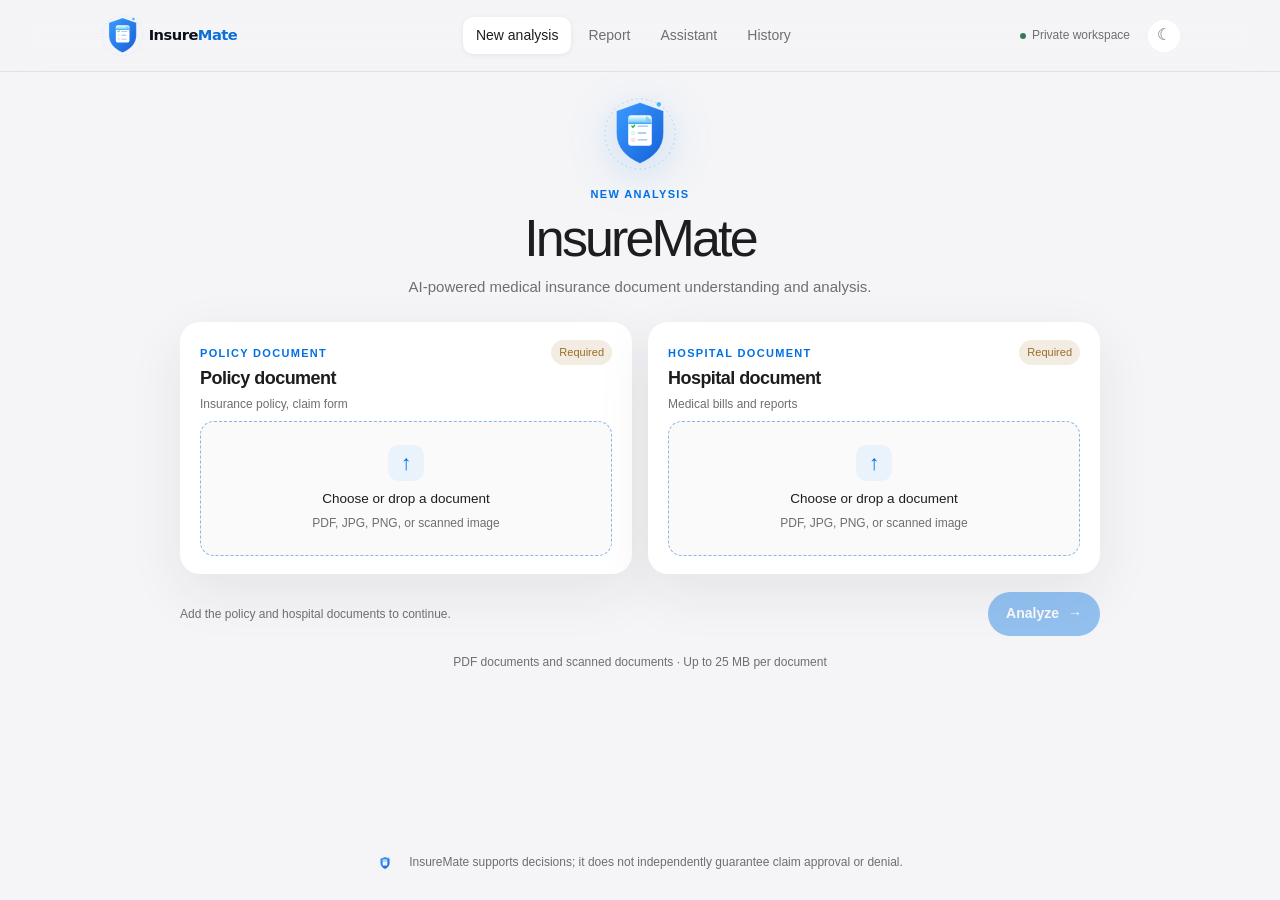
==== commit 61931e98: "initialized frontend application with core UI, styling, and app logic" ====
--- a/frontend/index.html
+++ b/frontend/index.html
@@ -9,14 +9,14 @@
   <link rel="icon" type="image/svg+xml" href="assets/insuremate-icon-light.svg" media="(prefers-color-scheme: light)">
   <link rel="icon" type="image/svg+xml" href="assets/insuremate-icon-dark.svg" media="(prefers-color-scheme: dark)">
   <link rel="apple-touch-icon" href="assets/insuremate-icon-light.svg">
-  <link rel="stylesheet" href="css/style.css?v=20261026_05">
+  <link rel="stylesheet" href="css/style.css?v=20261026_08">
 </head>
 <body>
   <div class="app-shell">
     <header class="topbar">
       <a class="brand" href="#new" aria-label="InsureMate home">
-        <img class="brand-logo dark-logo" src="assets/insuremate-logo-dark.svg" alt="InsureMate" height="34">
-        <img class="brand-logo light-logo" src="assets/insuremate-logo-light.svg" alt="InsureMate" height="34">
+        <img class="brand-logo dark-logo" src="assets/insuremate-logo-dark.svg" alt="InsureMate" height="48">
+        <img class="brand-logo light-logo" src="assets/insuremate-logo-light.svg" alt="InsureMate" height="48">
       </a>
       <nav class="topnav" aria-label="Primary navigation">
         <button class="nav-item active" data-view="new">New analysis</button>
@@ -63,7 +63,7 @@
     <table><tbody id="missing-evidence-tbody"></tbody></table>
   </div>
 
-  <script src="js/api.js?v=20261026_06"></script>
-  <script src="js/app.js?v=20261026_06"></script>
+  <script src="js/api.js?v=20261026_07"></script>
+  <script src="js/app.js?v=20261026_07"></script>
 </body>
 </html>
--- a/frontend/css/style.css
+++ b/frontend/css/style.css
@@ -15,13 +15,19 @@
 button { border: 0; cursor: pointer; color: inherit; }
 .app-shell { min-height: 100vh; display: flex; flex-direction: column; }
 .topbar { height: 72px; padding: 0 max(24px, calc((100% - 1080px) / 2)); display: flex; align-items: center; justify-content: space-between; gap: 26px; position: sticky; top: 0; z-index: 5; background: color-mix(in srgb, var(--bg) 82%, transparent); backdrop-filter: blur(18px); border-bottom: 1px solid var(--line); }
-.brand { display: inline-flex; align-items: center; text-decoration: none; }
-.brand-logo { height: 34px; width: auto; max-width: 170px; object-fit: contain; }
+.brand { display: inline-flex; align-items: center; text-decoration: none; transition: opacity .2s ease; }
+.brand:hover { opacity: .9; }
+.brand-logo { height: 48px; width: auto; max-width: 220px; object-fit: contain; }
+@media (max-width: 640px) {
+  .brand-logo { height: 38px; }
+}
 .footer-icon { vertical-align: middle; margin-right: 8px; }
-.hero-brand-badge { display: inline-flex; align-items: center; justify-content: center; margin-bottom: 10px; }
-.hero-icon-img { width: 52px; height: 56px; filter: drop-shadow(0 8px 18px rgba(0, 113, 227, 0.16)); }
+.hero-brand-badge { display: inline-flex; align-items: center; justify-content: center; margin-bottom: 12px; }
+.hero-icon-img { width: 78px; height: 82px; filter: drop-shadow(0 10px 24px rgba(0, 113, 227, 0.22)); }
+.empty-brand-badge { display: inline-flex; align-items: center; justify-content: center; margin: 0 auto 22px; }
+.empty-icon-img { width: 68px; height: 72px; filter: drop-shadow(0 10px 24px rgba(0, 113, 227, 0.22)); }
 .processing-brand-badge { display: inline-flex; align-items: center; justify-content: center; margin-bottom: 14px; }
-.processing-icon-img { width: 56px; height: 60px; filter: drop-shadow(0 8px 20px rgba(0, 113, 227, 0.2)); }
+.processing-icon-img { width: 68px; height: 72px; filter: drop-shadow(0 8px 20px rgba(0, 113, 227, 0.2)); }
 
 /* Theme-reactive SVG assets */
 html[data-theme="dark"] .light-logo,
@@ -163,10 +169,10 @@
 .review-checklist h2 { margin-bottom: 25px; }
 .review-checklist label { display: flex; gap: 10px; color: var(--muted); font-size: 14px; padding: 13px 0; border-top: 1px solid var(--line); }
 .review-checklist input { accent-color: var(--accent); }
-.empty-state { max-width: 560px; margin: 150px auto; text-align: center; }
-.empty-mark { margin: 0 auto 22px; color: var(--accent); background: var(--accent-soft); }
-.empty-state h1 { font-size: 50px; }
-.empty-state p { color: var(--muted); margin-bottom: 28px; }
+.empty-state { max-width: 560px; margin: 90px auto; text-align: center; }
+.empty-mark { display: none; }
+.empty-state h1 { font-size: 42px; }
+.empty-state p { color: var(--muted); margin-bottom: 26px; font-size: 15px; }
 .disclaimer { display: flex; align-items: center; justify-content: center; gap: 8px; color: var(--muted); font-size: 12px; padding: 28px 24px; }
 .disclaimer-icon { width: 16px; height: 16px; display: grid; place-items: center; border: 1px solid var(--muted); border-radius: 50%; font-size: 10px; }
 .toast { position: fixed; left: 50%; bottom: 28px; transform: translate(-50%, 20px); opacity: 0; pointer-events: none; background: var(--text); color: var(--bg); border-radius: 999px; padding: 11px 16px; font-size: 13px; transition: .3s ease; z-index: 10; }
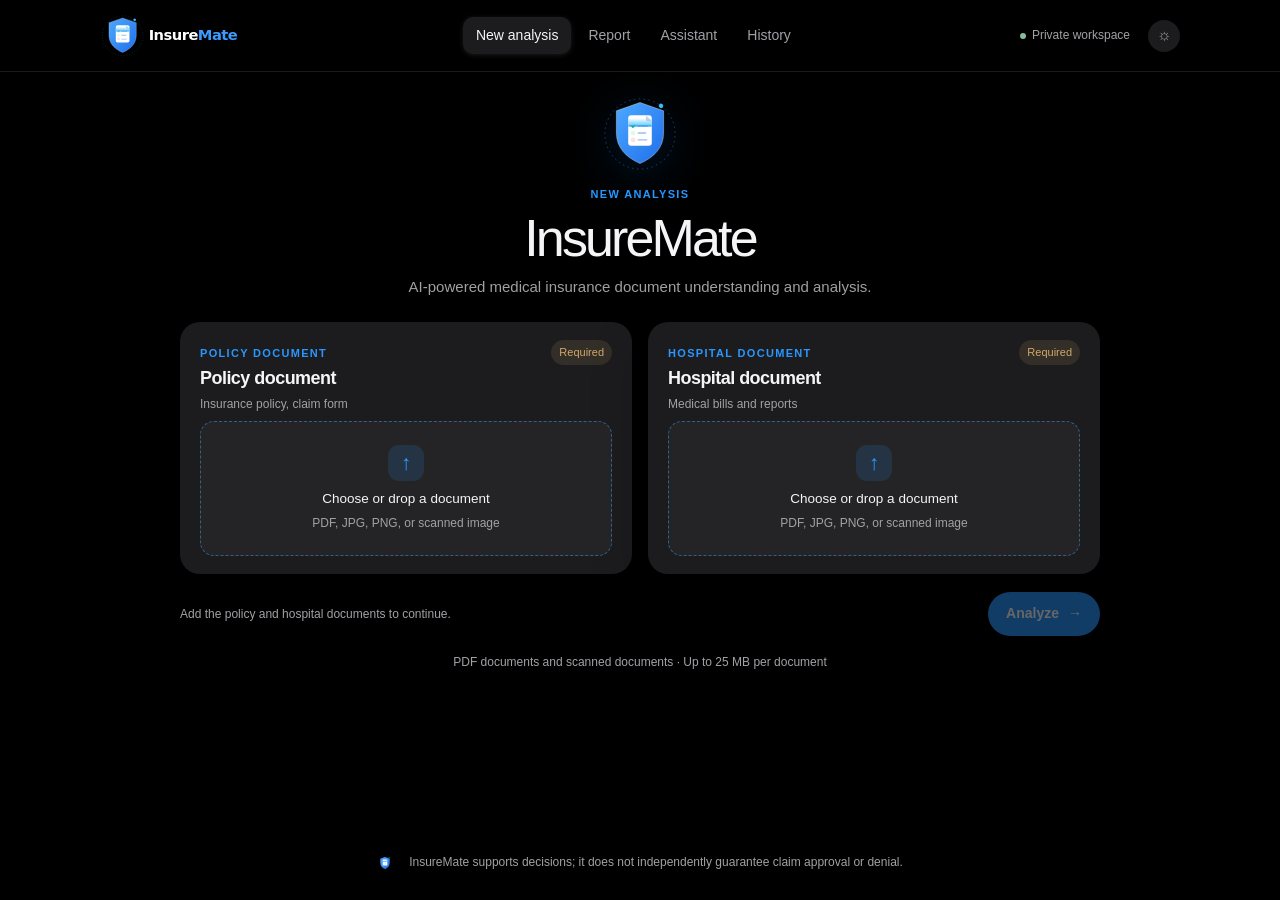
==== commit 9e8e36fa: "initialized core backend services, robust OCR extraction, API client, and frontend UI" ====
--- a/frontend/index.html
+++ b/frontend/index.html
@@ -1,15 +1,25 @@
 <!doctype html>
-<html lang="en" data-theme="light">
+<html lang="en" data-theme="dark">
 <head>
   <meta charset="UTF-8">
   <meta name="viewport" content="width=device-width, initial-scale=1">
   <meta name="description" content="InsureMate — AI-powered medical insurance document understanding and analysis.">
   <meta name="insuremate-api-base-url" content="">
   <title>InsureMate — Document understanding, made clear</title>
+  <script>
+    (function() {
+      try {
+        const saved = localStorage.getItem("insuremate_theme");
+        document.documentElement.dataset.theme = saved || "dark";
+      } catch (e) {
+        document.documentElement.dataset.theme = "dark";
+      }
+    })();
+  </script>
   <link rel="icon" type="image/svg+xml" href="assets/insuremate-icon-light.svg" media="(prefers-color-scheme: light)">
   <link rel="icon" type="image/svg+xml" href="assets/insuremate-icon-dark.svg" media="(prefers-color-scheme: dark)">
   <link rel="apple-touch-icon" href="assets/insuremate-icon-light.svg">
-  <link rel="stylesheet" href="css/style.css?v=20261026_08">
+  <link rel="stylesheet" href="css/style.css?v=20261026_10">
 </head>
 <body>
   <div class="app-shell">
--- a/frontend/css/style.css
+++ b/frontend/css/style.css
@@ -138,7 +138,12 @@
 .source-chip { display: inline-flex; gap: 9px; align-items: center; color: var(--accent); background: var(--accent-soft); border-radius: 999px; padding: 7px 11px; font-size: 12px; }
 .source-chip span { opacity: .7; }
 .chat-card { overflow: hidden; }
-.chat-messages { min-height: 340px; max-height: 500px; overflow-y: auto; padding: 30px; }
+.chat-messages { min-height: 340px; max-height: 520px; overflow-y: auto; padding: 30px; scroll-behavior: smooth; }
+.typing-dots { display: inline-flex; align-items: center; gap: 5px; padding: 8px 14px; background: var(--surface-soft); border-radius: 14px; }
+.typing-dots span { width: 7px; height: 7px; background: var(--muted); border-radius: 50%; animation: chatPulse 1.4s infinite ease-in-out both; }
+.typing-dots span:nth-child(1) { animation-delay: -0.32s; }
+.typing-dots span:nth-child(2) { animation-delay: -0.16s; }
+@keyframes chatPulse { 0%, 80%, 100% { transform: scale(0.4); opacity: 0.3; } 40% { transform: scale(1); opacity: 1; } }
 .chat-empty { text-align: center; padding: 30px 0; }
 .chat-orb { width: 48px; height: 48px; margin: 0 auto 17px; display: grid; place-items: center; color: var(--accent); background: var(--accent-soft); border-radius: 16px; font-size: 23px; }
 .chat-empty h2 { margin-bottom: 7px; }
@@ -225,6 +230,9 @@
 .history-row > div { display: grid; gap: 3px; flex: 1; min-width: 0; }.history-row strong { overflow: hidden; text-overflow: ellipsis; white-space: nowrap; font-weight: 500; }.history-row span { color: var(--muted); font-size: 12px; }
 .history-sheets { position: relative; width: 40px; height: 34px; flex: 0 0 auto; }.history-sheets i { position: absolute; width: 25px; height: 29px; border: 1px solid var(--line); border-radius: 4px; background: var(--surface-soft); }.history-sheets i:first-child { left: 2px; top: 0; transform: rotate(-7deg); }.history-sheets i:last-child { right: 2px; bottom: 0; transform: rotate(7deg); background: var(--surface); }
 .history-status { color: var(--muted); }.delete-history { background: transparent; color: var(--muted); font-size: 20px; padding: 3px 7px; }
+.history-load-more { display: flex; justify-content: center; align-items: center; padding: 20px 20px 10px; }
+.history-load-more .button { border-radius: 999px; padding: 11px 26px; font-size: 13px; font-weight: 500; cursor: pointer; transition: all .2s ease; }
+.history-load-more .button:hover { transform: translateY(-1px); }
 .empty-line, .empty-panel { padding: 34px 20px; color: var(--muted); text-align: center; background: var(--surface); border-radius: var(--radius); box-shadow: var(--shadow); }
 .empty-line .text-button { margin-left: 4px; }
 .report-layout { max-width: 1000px; }
